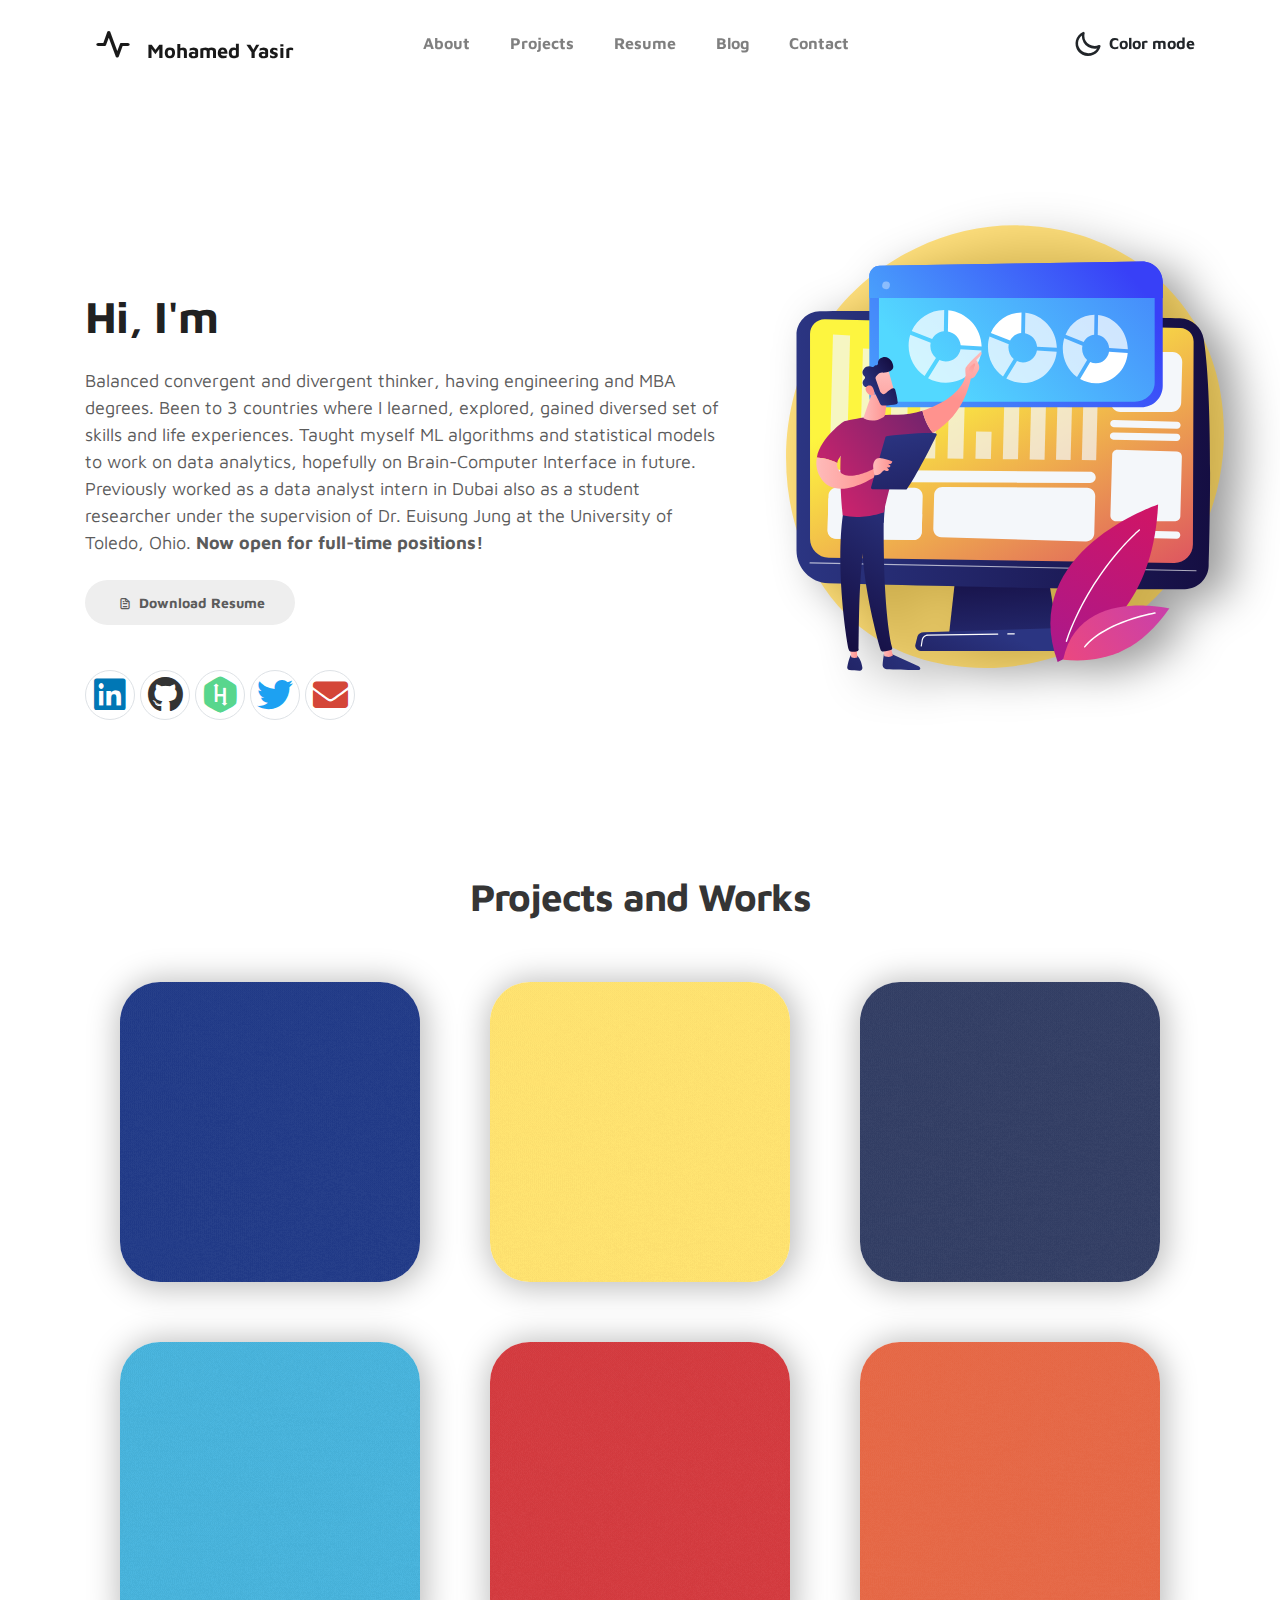
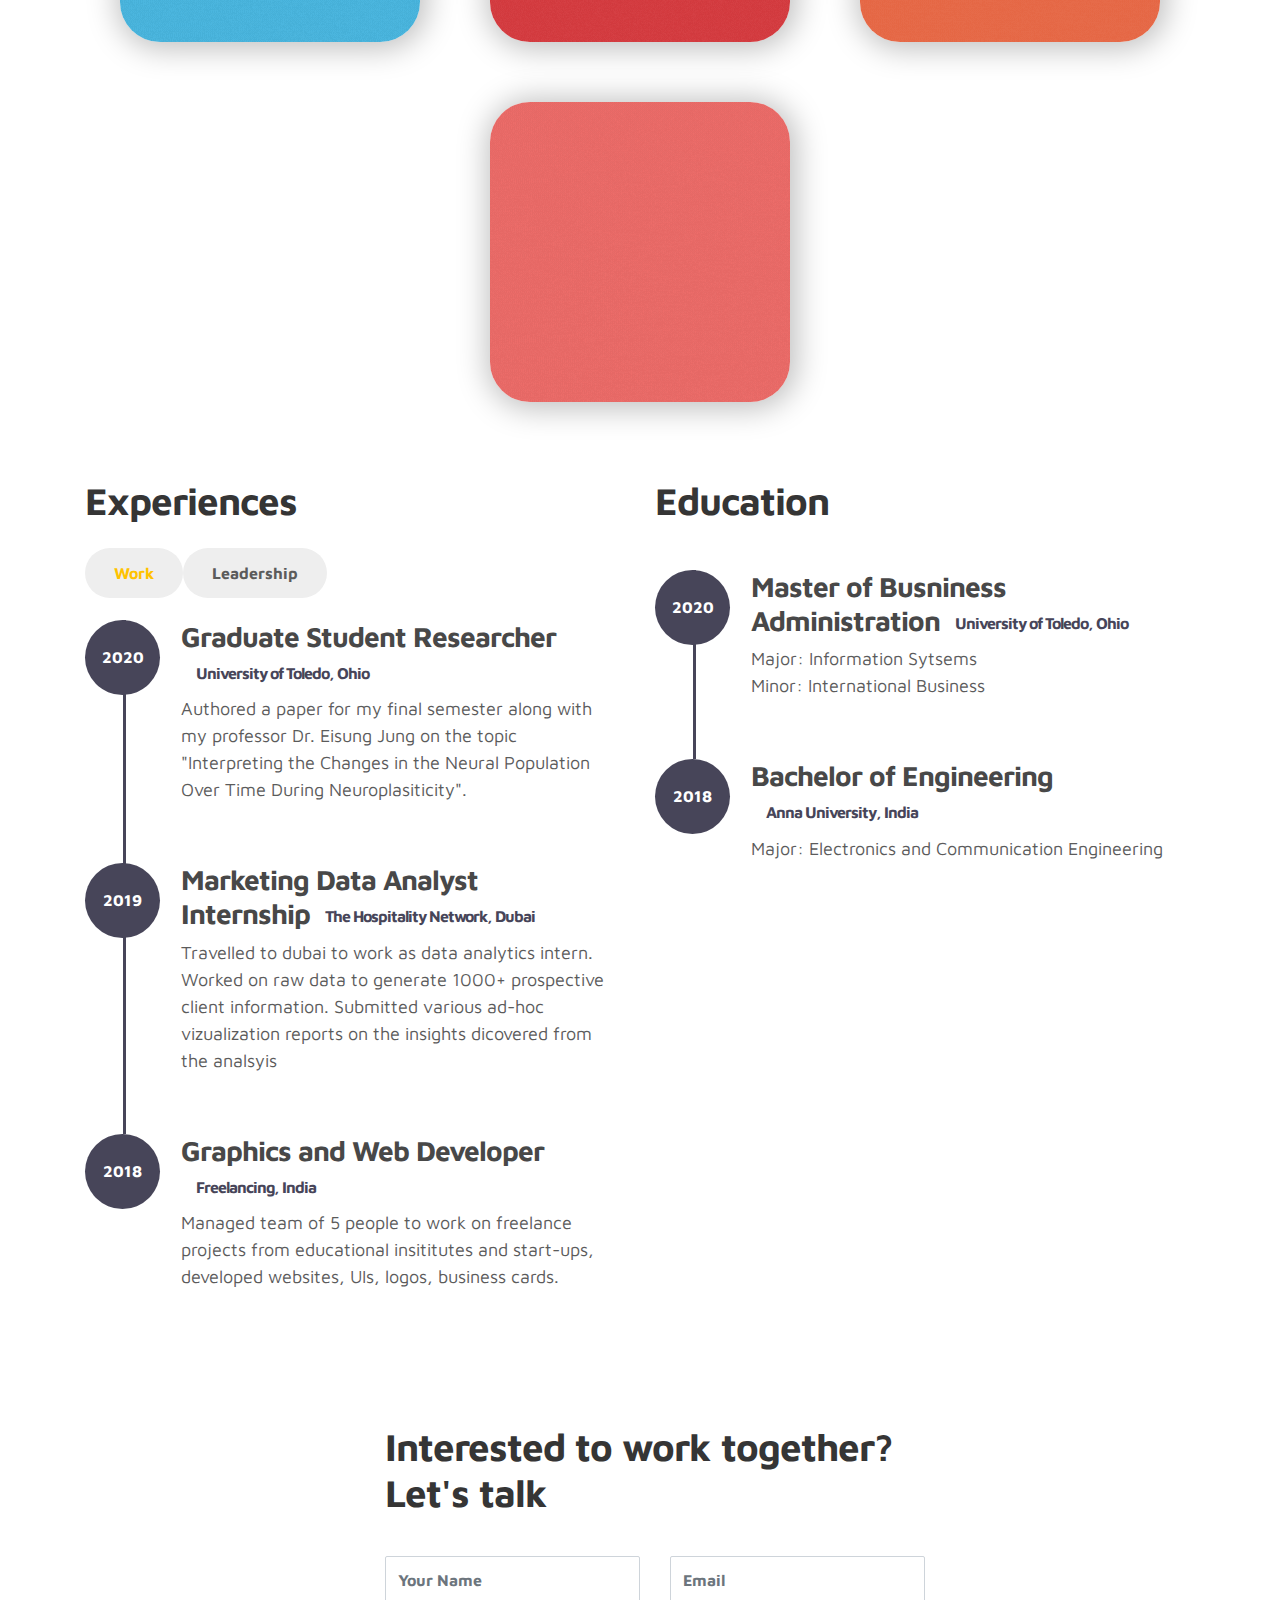
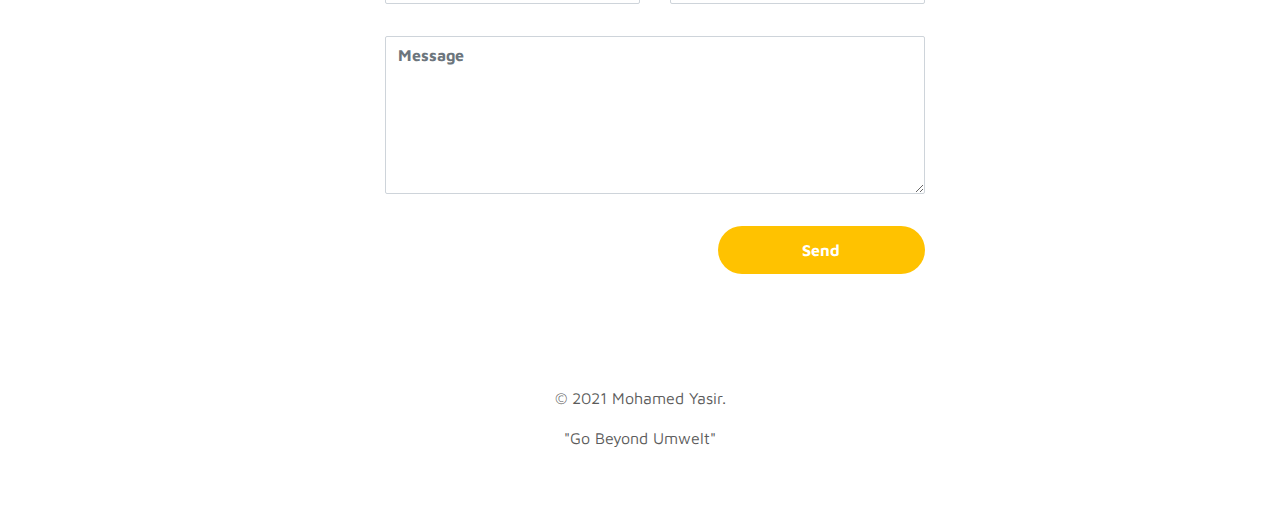
==== index.html @ 0eb39ad0 "Incorporating google analytics" ====
<!doctype html>
<html lang="en">
  <head>
    <meta charset="utf-8">
    <meta name="viewport" content="width=device-width, initial-scale=1, shrink-to-fit=no">
    <meta name="description" content="portfolio of mohamed yasir">
    <meta name="author" content="Mohamed Yasir">
    <meta name="keywords" content="Data Analyst, Data Analysis, MBA graduate, Information Systems, Electronics, Communication, Engineering, AI, Artificial Intelligence, Open, opentowork, Open to work, Openforfultimeopportunities, open for full-time opportunities, university of toledo, universityoftoledo, saranathancollegeofengineering, saranathan college of engineering, anna university, annauniversity, ETL, statistical analysis"

    <link rel="shortcut icon" type="image/x-icon" href="%PUBLIC_URL%/favicon.ico">
    
    <title>Mohamed Yasir</title>

    <link rel="stylesheet" href="css/bootstrap.min.css">
    <link rel="stylesheet" href="css/unicons.css">
    <link rel="stylesheet" href="css/owl.carousel.min.css">
    <link rel="stylesheet" href="css/owl.theme.default.min.css">
    <link rel="stylesheet" href="css/icons.css">
    <link rel="stylesheet" href="https://use.fontawesome.com/releases/v5.8.1/css/all.css">
    <link  rel="stylesheet" href="https://fonts.googleapis.com/icon?family=Material+Icons">
   
    

    <!-- MAIN STYLE -->
    <link rel="stylesheet" href="css/myasir-style.css">
    <!-- Global site tag (gtag.js) - Google Analytics -->
<script async src="https://www.googletagmanager.com/gtag/js?id=G-NYSW6CGJ9Y"></script>
<script>
  window.dataLayer = window.dataLayer || [];
  function gtag(){dataLayer.push(arguments);}
  gtag('js', new Date());

  gtag('config', 'G-NYSW6CGJ9Y');
</script>
    

  </head>
  <body><div id="wrapper">

    <!-- MENU -->
    <nav class="navbar navbar-expand-sm navbar-light">
        <div class="container">
            <a class="navbar-brand" href="index.html"><i class='uil uil-heart-rate'></i> Mohamed Yasir</a>

            <button class="navbar-toggler" type="button" data-toggle="collapse" data-target="#navbarNav" aria-controls="navbarNav" aria-expanded="false"
                aria-label="Toggle navigation">
                <span class="navbar-toggler-icon"></span>
                <span class="navbar-toggler-icon"></span>
                <span class="navbar-toggler-icon"></span>
            </button>

            <div class="collapse navbar-collapse" id="navbarNav">
                <ul class="navbar-nav mx-auto">
                    <li class="nav-item">
                        <a href="#about" class="nav-link"><span data-hover="About">About</span></a>
                    </li>
                    <li class="nav-item">
                        <a href="#project" class="nav-link"><span data-hover="Projects">Projects</span></a>
                    </li>
                    <li class="nav-item">
                        <a href="#resume" class="nav-link"><span data-hover="Resume">Resume</span></a>
                    </li>
                    <li class="nav-item">
                      <a href="blog.html" class="nav-link"><span data-hover="Blog">Blog </span></a>
                  </li>
                    
                    <li class="nav-item">
                        <a href="#contact" class="nav-link"><span data-hover="Contact">Contact</span></a>
                    </li>
                </ul>

                <ul class="navbar-nav ml-lg-auto">
                    <div class="ml-lg-4">
                      <div class="color-mode d-lg-flex justify-content-center align-items-center">
                        <i class="color-mode-icon"></i>
                        Color mode
                      </div>
                    </div>
                </ul>
            </div>
        </div>
    </nav>

    <!-- ABOUT -->
    <section class="about full-screen d-lg-flex justify-content-center align-items-center" id="about">
        <div class="container">
            <div class="row">
                
                <div class="col-lg-7 col-md-12 col-12 d-flex align-items-center">
                    <div class="about-text">
                        <h1 class="animated animated-text">
                            <span class="mr-2">Hi, I'm</span>
                                <div class="animated-info">
                                    <span class="animated-item">Mohamed Yasir</span>
                                    <span class="animated-item">a Data Analyst</span>
                                    <span class="animated-item">a Researcher</span>
                                    <span class="animated-item">Multipotentialite</span>
                                </div>
                        </h1>

                        <p>Balanced <a href="https://doi.org/10.1007/978-1-4614-3858-8_362">convergent and divergent thinker</a>, having engineering and MBA degrees. Been to 3 countries where I learned, explored, gained diversed set of skills and life experiences. Taught myself ML algorithms and statistical models to work on data analytics, hopefully on Brain-Computer Interface in future. Previously worked as a data analyst intern in Dubai also as a student researcher under the supervision of <a href="https://www.utoledo.edu/business/faculty/iotm/EuisungJung.html">Dr. Euisung Jung</a> at the University of Toledo, Ohio. <b>Now open for full-time positions!</b></p>
                        
                        <div class="custom-btn-group mt-4">
                          <a href="asset/Mohamed_Yasir Mohamed_Maideen Resume.pdf" class="btn mr-lg-2 custom-btn" target="_blank"><i class='uil uil-file-alt'></i> Download Resume</a>
                          
                        </div>
                        <div id="social">
                          <ul>
                            <li class="linkedin">
                              <a href="https://www.linkedin.com/in/mohamedyasir96/" target="_blank"><button class="border"><i class="fab fa-linkedin" style='font-size:36px'></i></button></a>
                            </li>
                        
                            <li class="github">
                              <a href="https://github.com/mohamedyasirmm" target="_blank"><button class="border"><i class="fab fa-github" style='font-size:36px'></i></button></a>
                            </li>
                        
                            <li class="hackerrank">
                              <a href="https://www.hackerrank.com/yasir_rockets" target="_blank"><button class="border"><i class="fab fa-hackerrank" style='font-size:36px'></i></button></a>
                            </li>
                            <li class="twitter">
                              <a href="https://twitter.com/mmdyasir" target="_blank"><button class="border"><i class="fab fa-twitter" style='font-size:36px'></i></button></a>
                            </li>
                            
                            <li class="email">
                              <a href="mailto:mohamedyasirmm@gmail.com" target="_blank"><button class="border"><i class="fas fa-envelope" style='font-size:35px'></i></button></a>
                            </li>
                          </ul>
                        </div>
                        
                    </div>
                </div>
                <div class="col-lg-5 col-md-12 col-12">
                  <div class="about-image">
                      <img src="images/photo/abo.svg" >
                  </div>
              </div>

                

            </div>
            
        </div>
    </section>

    <!-- PROJECTS -->
    <section class="project py-2" id="project">
        <div class="container">
                
                <div class="row">
                  <div class="col-lg-12 text-center mx-auto col-12">

                      <div class="col-lg-6 mx-auto">
                        <h2>Projects and Works</h2><br>
                      </div>

                      
                        <div class="cards-list">
  
                         <div class="card 1">
                         <div class="card_image">
                           <button data-toggle="modal" data-target="#open-modal"><img src="images/photo/A.gif" /></button>
                          </div>
                            
                            <div class="card_title title-black">
                            </div>
                          </div>
                                               
                            <div class="card 2">
                            <div class="card_image">
                              <button  data-toggle="modal" data-target="#open-modal2"><img src="images/photo/C.gif"></button>
                              </div>
                            <div class="card_title title-white">
                
                            </div>
                          </div>
                          
                          <div class="card 3">
                            <div class="card_image">
                              <button  data-toggle="modal" data-target="#open-modal3"><img src="images/photo/D.gif" /></button>
                            </div>
                            <div class="card_title">
                            </div>
                          </div>
                            
                            <div class="card 4">
                            <div class="card_image">
                              <button  data-toggle="modal" data-target="#open-modal4"><img src="images/photo/F.gif" /></button>
                              </div>
                            <div class="card_title title-black">
                            </div>
                            </div>
                            <div class="card 5">
                              <div class="card_image">
                                <button  data-toggle="modal" data-target="#open-modal5"><img src="images/photo/E.gif" /></button>
                                </div>
                              <div class="card_title title-black">
                              </div>
                              </div>
                              <div class="card 6">
                                <div class="card_image">
                                  <button  data-toggle="modal" data-target="#open-modal6"><img src="images/photo/G.gif" /></button>
                                  </div>
                                <div class="card_title title-black">
                                </div>
                                </div>
                          <div class="card 7">
                                  <div class="card_image">
                                    <button  data-toggle="modal" data-target="#open-modal7"><img src="images/photo/H.gif" /></button>
                                    </div>
                                  <div class="card_title title-black">
                                  </div>
                                  </div>
                          
                          </div>
                    
                      

                  </div>
                </div>
        </div>
        
        
        
        
    </section>
   

    <!-- resume -->
    <section class="resume py-5 d-lg-flex justify-content-center align-items-center" id="resume">
        <div class="container">
            <div class="row">

                <div class="col-lg-6 col-12">
                  <h2 class="mb-4">Experiences</h2>
                  <div id="myBtnContainerss">
                    <div class="btns-group">
                    <button class="btns activate" onclick="filterSelection('work')">Work</button>
                    <button class="btns" onclick="filterSelection('leadership')">Leadership</button>
                  </div>
                  </div>
                  <div class="timeline">
                    <div class="f work">
                    <div class="timeline-wrapper">
                        
                     
                        <div class="timeline-yr">
                             <span>2020</span>
                        </div>
                        <div class="timeline-info">
                             <h3><span>Graduate Student Researcher</span><small>University of Toledo, Ohio</small></h3>
                             <p>Authored a paper for my final semester along with my professor Dr. Eisung Jung on the topic "Interpreting the Changes in the Neural Population Over Time During Neuroplasiticity". </p>
                        </div>
                    </div>
                    <div class="timeline-wrapper">
                        <div class="timeline-yr">
                            <span>2019</span>
                        </div>
                        <div class="timeline-info">
                            <h3><span>Marketing Data Analyst Internship</span><small>The Hospitality Network, Dubai</small></h3>
                            <p>Travelled to dubai to work as data analytics intern. Worked on raw data to generate 1000+ prospective client information. Submitted various ad-hoc vizualization reports on the insights dicovered from the analsyis</p>
                        </div>
                    </div>
                    <div class="timeline-wrapper">
                      <div class="timeline-yr">
                          <span>2018</span>
                      </div>
                      <div class="timeline-info">
                          <h3><span>Graphics and Web Developer</span><small>Freelancing, India</small></h3>
                          <p>Managed team of 5 people to work on freelance projects from educational insititutes and start-ups, developed websites, UIs, logos, business cards. </p>
                      </div>
                  </div>
                  </div>
                    <div class="f leadership">
                    <div class="timeline-wrapper">
                        <div class="timeline-yr">
                            <span>2019</span>
                        </div>
                        <div class="timeline-info">
                            <h3><span>Event Coordinator and Speaker</span><small>Asian Studies Program, University of Toledo</small></h3>
                            <p>Programmed topics and time slots for speakers, prepared and delivered presentation. Budgeted, planned, and marketed along with the team members to gather 75+ audience. Collaborated with student organizations for wider reach.</p>
                        </div>
                        </div>
                        <div class="timeline-wrapper">
                            <div class="timeline-yr">
                                <span>2018</span>
                            </div>
                            <div class="timeline-info">
                                <h3><span>Student Placement Coordinator</span><small>PSG Institute of Management, India</small></h3>
                                <p>Oversaw variety of job placement and work-based learning activities for fellow students, helped college and recruiters to conduct interviews.</p>
                            </div>
                    </div></div></div></div>
                    <div class="col-lg-6 col-16">
                        <h2 class="mb-4 mobile-mt-z">Education</h2>
                    
                        <div class="timeline">
                            
                          <div class="timeline-wrapper">
                            <div class="timeline-yr">
                              <span>2020</span>
                            </div>
                            <div class="timeline-info">
                              <h3><span>Master of Busniness Administration</span><small>University of Toledo, Ohio</small></h3>
                                <p>Major: Information Sytsems<br> Minor: International Business </p>
                            </div>
                          </div>
                    
                          <div class="timeline-wrapper">
                            <div class="timeline-yr">
                              <span>2018</span>
                            </div>
                            <div class="timeline-info">
                              <h3><span>Bachelor of Engineering</span><small>Anna University, India</small></h3>
                                <p>Major: Electronics and Communication Engineering</p>
                                </div>
                                </div>
                                </div>
                            </div>
                        </div>
                        </div>
                    
                    
                    
    </section>

    <!-- CONTACT -->
    <section class="contact py-5" id="contact">
      <div class="container">
        <div class="row">
          
          

          <div class="col-lg-6 col-12">
            <div class="contact-form">
              <h2 class="mb-4">Interested to work together? Let's talk</h2>

              <form action="https://formcarry.com/s/ohJl9uE-f6S" method="post" target="_blank">
                <div class="row">
                  <div class="col-lg-6 col-12">
                    <input type="text" class="form-control" name="name" placeholder="Your Name" id="name">
                  </div>

                  <div class="col-lg-6 col-12">
                    <input type="email" class="form-control" name="email" placeholder="Email" id="email">
                  </div>

                  <div class="col-12">
                    <textarea name="message" rows="6" class="form-control" id="message" placeholder="Message"></textarea>
                  </div>

                  <div class="ml-lg-auto col-lg-5 col-12">
                    <input type="submit" class="form-control submit-btn" value="Send">
                  </div>
                </div>
              </form>
            </div>
          </div>

        </div>
      </div>
      
    </section>

    <!-- FOOTER -->
     <footer class="footer py-5">
          <div class="container">
               <div class="row">

                    <div class="col-lg-12 col-12">                                
                        <p class="copyright-text text-center">&copy; 2021 Mohamed Yasir.</p>
                        <p class="copyright-text text-center">"Go Beyond Umwelt"</a></p>
                    </div>
                    
               </div>
          </div>
          <div class="modal fade"  id="open-modal"  role="contentinfo"   aria-hidden="true" data-backdrop="false" data-keyboard="true" >
            <div class="modal-dialog modal-lg" >
              <div class="modal-dialog" role="document">
             
             
                <div class="modal-contents">
                  <button type="button"  class="modal-close" data-dismiss="modal">Close</button>
                  <h1>US Census 2020 Employee Assignment Application</h1>
                  <div class="description">A tool for US Census Bureau to handle data of employees, their assigned region, and collected resident’s information. It summarizes the process of collecting, recording, and retrieving the resident’s and employee’s information based on the conditions</div>
                  <div class="used"><ul><li><img src="images/photo/visio.svg"><img src="images/photo/vs.png"><img src="images/photo/sql.png"></li></ul></div> 
                 <div class="form_image"> <img src="images/photo/B.jpg"></div>
                  <a href="https://github.com/mohamedyasirmm/census2020formsapp" target="_blank" class="lin1" >👉 See more >> </a></div>
                </div>      
          </div>
        </div>
        <div class="modal fade" id="open-modal2"  role="contentinfo"   aria-hidden="true" data-backdrop="false" data-keyboard="true" >
          <div class="modal-dialog modal-lg">
            <div class="modal-dialog" role="document">
           
           
              <div class="modal-contents">
                <button type="button"  class="modal-close" data-dismiss="modal">Close</button>
                <h1>Automatic Public Distribution System <br>(APDS)</h1>
                <div class="description_apds">Engineered a smart dispensing system prototype to replace India’s current subsidiary goods distribution methods, intending to eliminate adulteration and errors caused by the middlemen. Won 1st place in national-level project symposium.</div>
                <div class="used1"><ul><li><img src="images/photo/apds1.png"><img src="images/photo/apds2.svg"><img src="images/photo/apds3.png"><img src="images/photo/apds4.jpg"></li></ul></div> 
               <div class="form_video">  <video controls >
                <source src="images/photo/vid1.mp4" type="video/mp4">
                
              Your browser does not support the video tag.
              </video> </div>
                <a href="https://www.ijert.org/research/automatic-public-distribution-system-IJERTV7IS020161.pdf" class="lin" target="_blank" >👉 read published article >> </a></div>
              
              </div>
   
        </div>
      </div>
      <div class="modal fade"  id="open-modal3"  role="contentinfo"   aria-hidden="true" data-backdrop="false" data-keyboard="true" >
        <div class="modal-dialog modal-lg" >
          <div class="modal-dialog" role="document">
         
         
            <div class="modal-contents">
              <button type="button"  class="modal-close" data-dismiss="modal">Close</button>
              <h1>Sales Preditiction and analysis<br>using Marketing Channel Metrics</h1>
              <div class="description_sda">Performed Exploratory Data Analysis(EDA) on sales data based on different marketing channels, Applied various regression models on the same data to predict sales by eliminating less important features using PCA, Also compared error rates of each model to choose the best suitable model. Calculated different market metrics that pictures the efficiency of the marketing channels from the given market sales data.
            </div>
            <div class="used2"><ul><li><img src="images/photo/python.svg"><img src="images/photo/sklearn.png"><img src="images/photo/numpy.svg"><img src="images/photo/pandas.png"><img src="images/photo/jupyter.png"></li></ul></div> 

             <div class="form_sda"> <img src="images/photo/graph.png"></div>
              <a href="https://github.com/mohamedyasirmm/DAsolution" target="_blank" class="lin2">👉 See more >> </a></div>  
            </div>      
      </div>
    </div>
    <div class="modal fade"  id="open-modal4"  role="contentinfo"   aria-hidden="true" data-backdrop="false" data-keyboard="true" >
      <div class="modal-dialog modal-lg" >
        <div class="modal-dialog" role="document">
       
       
          <div class="modal-contents">
            <button type="button"  class="modal-close" data-dismiss="modal">Close</button>
            <h1>Interpreting Neural Population Dynamics <br>over time During Neuroplasiticity</h1>
            <div class="description_research">Human brain is the inspiration for the advent of artificial intelligence which solves problems that human cannot handle. Still achieving human level intelligence and consciousness in a manmade machine is somewhere in distant future. Perception of the entire surrounding for a human being is just encoded as different patterns of neuronal excitations. Even triggering one of these excitations artificially would create a fake memory which is not even experienced by the brain in its lifetime. </div>
            <div class="description_research1 ">This natural data representation and information processing inside brain enables high level optimization and adaptation to behave with respect to the environment. The goal of this paper is to review the evolution of experiments that proved actions, thoughts and memories are being encoded as different neural excitation patterns and referring current works on internal dynamics of the neural populations while performing activities. Finally arriving at the hypotheses that the way brain encodes information can be interpreted by recording neural population that evolves while learning a new activity. Each updation through time recorded and labelled along with the movements that caused the excitations. Using this data repository to identify the general motifs that brain follows in encoding information and create memories.
          </div>
           <div class="form_pic"> <img src="images/photo/Chart1.png"></div>
           <div class="form_pic1"> <img src="images/photo/chart.png"></div>
            </div>  
          </div>      
    </div>
  </div>
    <div class="modal fade"  id="open-modal5"  role="contentinfo"   aria-hidden="true" data-backdrop="false" data-keyboard="true" >
      <div class="modal-dialog modal-lg" >
        <div class="modal-dialog" role="document">
       
       
          <div class="modal-contents">
            <button type="button"  class="modal-close" data-dismiss="modal">Close</button>
            <h1>Exploring India: <br> Culture - People - Relationship</h1>
            <div class="description1">Orchestrated an event to educate and discuss India’s culture, history, and geography among students and faculties from different countries as a part of Asian Studies Program.Worked along with distiguished professors from asian countries to present their views and experiences to the crowd.
          </div>
          <div class="description2">Designed this well received flyer which helped in gathering around 70+ audience who also gave positve feedback 
          </div>
            <div class="form_event"> <img  src="images/photo/event.jpeg"></div>
           <div class="form_event1"> <img  src="images/photo/flyer.jpg"></div>
           <div class="form_event2"> <img  src="images/photo/event1.jpeg"></div>

</div>  
          </div>      
    </div>
  </div>
  <div class="modal fade"  id="open-modal6"  role="contentinfo"   aria-hidden="true" data-backdrop="false" data-keyboard="true" >
    <div class="modal-dialog modal-lg" >
      <div class="modal-dialog" role="document">
     
     
        <div class="modal-contents">
          <button type="button"  class="modal-close" data-dismiss="modal">Close</button>
          <h1>Portfolio website</h1>
          <div class="description_web">Designed this personal porfolio website to showcase my data analysis, machine learning, research and designing skills. Having inspired from current apple's MacOS and Windows 11 frosted glass designs, I desinged this blurry backgrounds and glass slab looks for modal windows that showcases my works.   </div>
          <div class="used1"><ul><li><img src="images/photo/html.png"><img src="images/photo/css3.svg"><img src="images/photo/js.png"></li></ul></div> 
          <a href="https://github.com/mohamedyasirmm/myasir.github.io" target="_blank" class="lin3">👉<b> See more >></b> </a>
         <div class="form_web"> <img src="images/photo/web1.png"></div>
          </div>  
        </div>      
  </div>
    </div>
    <div class="modal fade"  id="open-modal7"  role="contentinfo"   aria-hidden="true" data-backdrop="false" data-keyboard="true" >
        <div class="modal-dialog modal-lg" >
          <div class="modal-dialog" role="document">
         
         
            <div class="modal-contents">
              <button type="button"  class="modal-close" data-dismiss="modal">Close</button>
              <h1>Covid-19 Infection Rate Analysis and Visualization</h1>
              <div class="description_web">Acquired dataset from CDC website and loaded to MS SQL server to perform data cleaning and calculations. Conducted time series analysis on death rate and visualized the findings using dashboards on Tableau.</div>
              <div class="used1"><ul><li><img src="images/photo/sql.png"><img src="images/photo/tableau1.svg"></li></ul></div> 
              <a href="https://github.com/mohamedyasirmm/CovidInfectionRateAnalysis" target="_blank" class="lin3">👉<b> See more >></b> </a>
             <div class="form_web"><img src="images/photo/Tab1.png"></div>
              </div>  
            </div>      
      </div>
    </div>
</div>

     </footer>

    
    <script src="js/jquery-3.3.1.min.js"></script>
    <script src="js/popper.min.js"></script>
    <script src="js/bootstrap.min.js"></script>
    <script src="js/Headroom.js"></script>
    <script src="js/jQuery.headroom.js"></script>
    <script src="js/owl.carousel.min.js"></script>
    <script src="js/smoothscroll.js"></script>
    <script src="js/custom.js"></script>
    <script src="js/button.js"></script>
    <script src="js/modal_blurr.js"></script>
    <script src="https://code.jquery.com/jquery-3.4.1.min.js" integrity="sha384-vk5WoKIaW/vJyUAd9n/wmopsmNhiy+L2Z+SBxGYnUkunIxVxAv/UtMOhba/xskxh" crossorigin="anonymous"></script>
</div>
  </body>
</html>
---- css/unicons.css ----
@font-face {
  font-family: 'unicons';
  src: url('../font/unicons.eot?42479262');
  src: url('../font/unicons.eot?42479262#iefix') format('embedded-opentype'),
       url('../font/unicons.woff2?42479262') format('woff2'),
       url('../font/unicons.woff?42479262') format('woff'),
       url('../font/unicons.ttf?42479262') format('truetype'),
       url('../font/unicons.svg?42479262#unicons') format('svg');
  font-weight: normal;
  font-style: normal;
}
/* Chrome hack: SVG is rendered more smooth in Windozze. 100% magic, uncomment if you need it. */
/* Note, that will break hinting! In other OS-es font will be not as sharp as it could be */
/*
@media screen and (-webkit-min-device-pixel-ratio:0) {
  @font-face {
    font-family: 'unicons';
    src: url('../font/unicons.svg?42479262#unicons') format('svg');
  }
}
*/
 
 [class^="uil-"]:before, [class*=" uil-"]:before {
  font-family: "unicons";
  font-style: normal;
  font-weight: normal;
  
 
  display: inline-block;
  text-decoration: inherit;
  width: 1em;
  margin-right: .2em;
  text-align: center;
  /* opacity: .8; */
 
  /* For safety - reset parent styles, that can break glyph codes*/
  font-variant: normal;
  text-transform: none;
 
  /* fix buttons height, for twitter bootstrap */
  line-height: 1em;
 
  /* Animation center compensation - margins should be symmetric */
  /* remove if not needed */
  margin-left: .2em;
 
  /* you can be more comfortable with increased icons size */
  /* font-size: 120%; */
 
  /* Font smoothing. That was taken from TWBS */
  -webkit-font-smoothing: antialiased;
  -moz-osx-font-smoothing: grayscale;
 
  /* Uncomment for 3D effect */
  /* text-shadow: 1px 1px 1px rgba(127, 127, 127, 0.3); */
}
 
.uil-abacus:before { content: '\e800'; } /* '' */
.uil-accessible-icon-alt:before { content: '\e801'; } /* '' */
.uil-adjust-alt:before { content: '\e802'; } /* '' */
.uil-adjust-circle:before { content: '\e803'; } /* '' */
.uil-adjust-half:before { content: '\e804'; } /* '' */
.uil-adjust:before { content: '\e805'; } /* '' */
.uil-airplay:before { content: '\e806'; } /* '' */
.uil-align-alt:before { content: '\e807'; } /* '' */
.uil-align-center-alt:before { content: '\e808'; } /* '' */
.uil-align-center-h:before { content: '\e809'; } /* '' */
.uil-align-center-justify:before { content: '\e80a'; } /* '' */
.uil-align-center-v:before { content: '\e80b'; } /* '' */
.uil-align-center:before { content: '\e80c'; } /* '' */
.uil-align-justify:before { content: '\e80d'; } /* '' */
.uil-align-left-justify:before { content: '\e80e'; } /* '' */
.uil-align-left:before { content: '\e80f'; } /* '' */
.uil-align-letter-right:before { content: '\e810'; } /* '' */
.uil-align-right-justify:before { content: '\e811'; } /* '' */
.uil-align-right:before { content: '\e812'; } /* '' */
.uil-align:before { content: '\e813'; } /* '' */
.uil-ambulance:before { content: '\e814'; } /* '' */
.uil-analysis:before { content: '\e815'; } /* '' */
.uil-analytics:before { content: '\e816'; } /* '' */
.uil-anchor:before { content: '\e817'; } /* '' */
.uil-android-phone-slash:before { content: '\e818'; } /* '' */
.uil-angle-double-down:before { content: '\e819'; } /* '' */
.uil-angle-double-left:before { content: '\e81a'; } /* '' */
.uil-angle-double-right:before { content: '\e81b'; } /* '' */
.uil-angle-double-up:before { content: '\e81c'; } /* '' */
.uil-angle-down:before { content: '\e81d'; } /* '' */
.uil-angle-left:before { content: '\e81e'; } /* '' */
.uil-angle-right-b:before { content: '\e81f'; } /* '' */
.uil-angle-right:before { content: '\e820'; } /* '' */
.uil-angle-up:before { content: '\e821'; } /* '' */
.uil-annoyed-alt:before { content: '\e822'; } /* '' */
.uil-annoyed:before { content: '\e823'; } /* '' */
.uil-apps:before { content: '\e824'; } /* '' */
.uil-archive-alt:before { content: '\e825'; } /* '' */
.uil-archive:before { content: '\e826'; } /* '' */
.uil-arrow-break:before { content: '\e827'; } /* '' */
.uil-arrow-circle-down:before { content: '\e828'; } /* '' */
.uil-arrow-circle-left:before { content: '\e829'; } /* '' */
.uil-arrow-circle-right:before { content: '\e82a'; } /* '' */
.uil-arrow-circle-up:before { content: '\e82b'; } /* '' */
.uil-arrow-compress-h:before { content: '\e82c'; } /* '' */
.uil-arrow-down-left:before { content: '\e82d'; } /* '' */
.uil-arrow-down-right:before { content: '\e82e'; } /* '' */
.uil-arrow-down:before { content: '\e82f'; } /* '' */
.uil-arrow-from-right:before { content: '\e830'; } /* '' */
.uil-arrow-from-top:before { content: '\e831'; } /* '' */
.uil-arrow-growth:before { content: '\e832'; } /* '' */
.uil-arrow-left:before { content: '\e833'; } /* '' */
.uil-arrow-random:before { content: '\e834'; } /* '' */
.uil-arrow-resize-diagonal:before { content: '\e835'; } /* '' */
.uil-arrow-right:before { content: '\e836'; } /* '' */
.uil-arrow-to-bottom:before { content: '\e837'; } /* '' */
.uil-arrow-to-right:before { content: '\e838'; } /* '' */
.uil-arrow-up-left:before { content: '\e839'; } /* '' */
.uil-arrow-up-right:before { content: '\e83a'; } /* '' */
.uil-arrow-up:before { content: '\e83b'; } /* '' */
.uil-arrows-h-alt:before { content: '\e83c'; } /* '' */
.uil-arrows-h:before { content: '\e83d'; } /* '' */
.uil-arrows-left-down:before { content: '\e83e'; } /* '' */
.uil-arrows-maximize:before { content: '\e83f'; } /* '' */
.uil-arrows-merge:before { content: '\e840'; } /* '' */
.uil-arrows-resize-h:before { content: '\e841'; } /* '' */
.uil-arrows-resize-v:before { content: '\e842'; } /* '' */
.uil-arrows-resize:before { content: '\e843'; } /* '' */
.uil-arrows-right-down:before { content: '\e844'; } /* '' */
.uil-arrows-shrink-h:before { content: '\e845'; } /* '' */
.uil-arrows-shrink-v:before { content: '\e846'; } /* '' */
.uil-arrows-up-right:before { content: '\e847'; } /* '' */
.uil-arrows-v-alt:before { content: '\e848'; } /* '' */
.uil-arrows-v:before { content: '\e849'; } /* '' */
.uil-at:before { content: '\e84a'; } /* '' */
.uil-atm-card:before { content: '\e84b'; } /* '' */
.uil-atom:before { content: '\e84c'; } /* '' */
.uil-auto-flash:before { content: '\e84d'; } /* '' */
.uil-award-alt:before { content: '\e84e'; } /* '' */
.uil-award:before { content: '\e84f'; } /* '' */
.uil-baby-carriage:before { content: '\e850'; } /* '' */
.uil-backpack:before { content: '\e851'; } /* '' */
.uil-backspace:before { content: '\e852'; } /* '' */
.uil-backward:before { content: '\e853'; } /* '' */
.uil-bag-alt:before { content: '\e854'; } /* '' */
.uil-bag-slash:before { content: '\e855'; } /* '' */
.uil-bag:before { content: '\e856'; } /* '' */
.uil-ball:before { content: '\e857'; } /* '' */
.uil-ban:before { content: '\e858'; } /* '' */
.uil-bars:before { content: '\e859'; } /* '' */
.uil-basketball-hoop:before { content: '\e85a'; } /* '' */
.uil-basketball:before { content: '\e85b'; } /* '' */
.uil-battery-bolt:before { content: '\e85c'; } /* '' */
.uil-battery-empty:before { content: '\e85d'; } /* '' */
.uil-bed-double:before { content: '\e85e'; } /* '' */
.uil-bed:before { content: '\e85f'; } /* '' */
.uil-bell-school:before { content: '\e860'; } /* '' */
.uil-bell-slash:before { content: '\e861'; } /* '' */
.uil-bill:before { content: '\e862'; } /* '' */
.uil-bitcoin-circle:before { content: '\e863'; } /* '' */
.uil-bitcoin:before { content: '\e864'; } /* '' */
.uil-bluetooth-b:before { content: '\e865'; } /* '' */
.uil-bolt-alt:before { content: '\e866'; } /* '' */
.uil-bolt-slash:before { content: '\e867'; } /* '' */
.uil-bolt:before { content: '\e868'; } /* '' */
.uil-book-alt:before { content: '\e869'; } /* '' */
.uil-book-medical:before { content: '\e86a'; } /* '' */
.uil-book-open:before { content: '\e86b'; } /* '' */
.uil-book-reader:before { content: '\e86c'; } /* '' */
.uil-book:before { content: '\e86d'; } /* '' */
.uil-bookmark-full:before { content: '\e86e'; } /* '' */
.uil-bookmark:before { content: '\e86f'; } /* '' */
.uil-books:before { content: '\e870'; } /* '' */
.uil-boombox:before { content: '\e871'; } /* '' */
.uil-border-alt:before { content: '\e872'; } /* '' */
.uil-border-bottom:before { content: '\e873'; } /* '' */
.uil-border-clear:before { content: '\e874'; } /* '' */
.uil-border-horizontal:before { content: '\e875'; } /* '' */
.uil-border-inner:before { content: '\e876'; } /* '' */
.uil-border-left:before { content: '\e877'; } /* '' */
.uil-border-out:before { content: '\e878'; } /* '' */
.uil-border-right:before { content: '\e879'; } /* '' */
.uil-border-top:before { content: '\e87a'; } /* '' */
.uil-border-vertical:before { content: '\e87b'; } /* '' */
.uil-box:before { content: '\e87c'; } /* '' */
.uil-briefcase-alt:before { content: '\e87d'; } /* '' */
.uil-briefcase:before { content: '\e87e'; } /* '' */
.uil-bright:before { content: '\e87f'; } /* '' */
.uil-brightness-empty:before { content: '\e880'; } /* '' */
.uil-brightness-half:before { content: '\e881'; } /* '' */
.uil-brightness-low:before { content: '\e882'; } /* '' */
.uil-brightness-minus:before { content: '\e883'; } /* '' */
.uil-brightness-plus:before { content: '\e884'; } /* '' */
.uil-brightness:before { content: '\e885'; } /* '' */
.uil-bring-bottom:before { content: '\e886'; } /* '' */
.uil-bring-front:before { content: '\e887'; } /* '' */
.uil-brush-alt:before { content: '\e888'; } /* '' */
.uil-bug:before { content: '\e889'; } /* '' */
.uil-building:before { content: '\e88a'; } /* '' */
.uil-bullseye:before { content: '\e88b'; } /* '' */
.uil-bus-alt:before { content: '\e88c'; } /* '' */
.uil-bus-school:before { content: '\e88d'; } /* '' */
.uil-bus:before { content: '\e88e'; } /* '' */
.uil-calcualtor:before { content: '\e88f'; } /* '' */
.uil-calculator-alt:before { content: '\e890'; } /* '' */
.uil-calendar-alt:before { content: '\e891'; } /* '' */
.uil-calendar-slash:before { content: '\e892'; } /* '' */
.uil-calender:before { content: '\e893'; } /* '' */
.uil-calling:before { content: '\e894'; } /* '' */
.uil-camera-plus:before { content: '\e895'; } /* '' */
.uil-camera-slash:before { content: '\e896'; } /* '' */
.uil-camera:before { content: '\e897'; } /* '' */
.uil-cancel:before { content: '\e898'; } /* '' */
.uil-capsule:before { content: '\e899'; } /* '' */
.uil-capture:before { content: '\e89a'; } /* '' */
.uil-car-sideview:before { content: '\e89b'; } /* '' */
.uil-car-slash:before { content: '\e89c'; } /* '' */
.uil-car-wash:before { content: '\e89d'; } /* '' */
.uil-car:before { content: '\e89e'; } /* '' */
.uil-card-atm:before { content: '\e89f'; } /* '' */
.uil-caret-right:before { content: '\e8a0'; } /* '' */
.uil-cart:before { content: '\e8a1'; } /* '' */
.uil-cell:before { content: '\e8a2'; } /* '' */
.uil-celsius:before { content: '\e8a3'; } /* '' */
.uil-chart-bar-alt:before { content: '\e8a4'; } /* '' */
.uil-chart-bar:before { content: '\e8a5'; } /* '' */
.uil-chart-down:before { content: '\e8a6'; } /* '' */
.uil-chart-growth-alt:before { content: '\e8a7'; } /* '' */
.uil-chart-growth:before { content: '\e8a8'; } /* '' */
.uil-chart-line:before { content: '\e8a9'; } /* '' */
.uil-chart-pie-alt:before { content: '\e8aa'; } /* '' */
.uil-chart-pie:before { content: '\e8ab'; } /* '' */
.uil-chart:before { content: '\e8ac'; } /* '' */
.uil-chat-bubble-user:before { content: '\e8ad'; } /* '' */
.uil-chat-info:before { content: '\e8ae'; } /* '' */
.uil-chat:before { content: '\e8af'; } /* '' */
.uil-check-circle:before { content: '\e8b0'; } /* '' */
.uil-check-square:before { content: '\e8b1'; } /* '' */
.uil-check:before { content: '\e8b2'; } /* '' */
.uil-circle-layer:before { content: '\e8b3'; } /* '' */
.uil-circle:before { content: '\e8b4'; } /* '' */
.uil-circuit:before { content: '\e8b5'; } /* '' */
.uil-clapper-board:before { content: '\e8b6'; } /* '' */
.uil-clipboard-alt:before { content: '\e8b7'; } /* '' */
.uil-clipboard-blank:before { content: '\e8b8'; } /* '' */
.uil-clipboard-notes:before { content: '\e8b9'; } /* '' */
.uil-clipboard:before { content: '\e8ba'; } /* '' */
.uil-clock-eight:before { content: '\e8bb'; } /* '' */
.uil-clock-five:before { content: '\e8bc'; } /* '' */
.uil-clock-nine:before { content: '\e8bd'; } /* '' */
.uil-clock-seven:before { content: '\e8be'; } /* '' */
.uil-clock-ten:before { content: '\e8bf'; } /* '' */
.uil-clock-three:before { content: '\e8c0'; } /* '' */
.uil-clock-two:before { content: '\e8c1'; } /* '' */
.uil-clock:before { content: '\e8c2'; } /* '' */
.uil-closed-captioning:before { content: '\e8c3'; } /* '' */
.uil-cloud-block:before { content: '\e8c4'; } /* '' */
.uil-cloud-bookmark:before { content: '\e8c5'; } /* '' */
.uil-cloud-check:before { content: '\e8c6'; } /* '' */
.uil-cloud-computing:before { content: '\e8c7'; } /* '' */
.uil-cloud-data-connection:before { content: '\e8c8'; } /* '' */
.uil-cloud-database-tree:before { content: '\e8c9'; } /* '' */
.uil-cloud-download:before { content: '\e8ca'; } /* '' */
.uil-cloud-drizzle:before { content: '\e8cb'; } /* '' */
.uil-cloud-exclamation:before { content: '\e8cc'; } /* '' */
.uil-cloud-hail:before { content: '\e8cd'; } /* '' */
.uil-cloud-heart:before { content: '\e8ce'; } /* '' */
.uil-cloud-info:before { content: '\e8cf'; } /* '' */
.uil-cloud-lock:before { content: '\e8d0'; } /* '' */
.uil-cloud-meatball:before { content: '\e8d1'; } /* '' */
.uil-cloud-moon-hail:before { content: '\e8d2'; } /* '' */
.uil-cloud-moon-meatball:before { content: '\e8d3'; } /* '' */
.uil-cloud-moon-rain:before { content: '\e8d4'; } /* '' */
.uil-cloud-moon-showers:before { content: '\e8d5'; } /* '' */
.uil-cloud-moon:before { content: '\e8d6'; } /* '' */
.uil-cloud-question:before { content: '\e8d7'; } /* '' */
.uil-cloud-rain-sun:before { content: '\e8d8'; } /* '' */
.uil-cloud-rain:before { content: '\e8d9'; } /* '' */
.uil-cloud-redo:before { content: '\e8da'; } /* '' */
.uil-cloud-set:before { content: '\e8db'; } /* '' */
.uil-cloud-share:before { content: '\e8dc'; } /* '' */
.uil-cloud-shield:before { content: '\e8dd'; } /* '' */
.uil-cloud-showers-alt:before { content: '\e8de'; } /* '' */
.uil-cloud-showers-heavy:before { content: '\e8df'; } /* '' */
.uil-cloud-showers:before { content: '\e8e0'; } /* '' */
.uil-cloud-slash:before { content: '\e8e1'; } /* '' */
.uil-cloud-sun-hail:before { content: '\e8e2'; } /* '' */
.uil-cloud-sun-meatball:before { content: '\e8e3'; } /* '' */
.uil-cloud-sun-rain-alt:before { content: '\e8e4'; } /* '' */
.uil-cloud-sun-rain:before { content: '\e8e5'; } /* '' */
.uil-cloud-sun-tear:before { content: '\e8e6'; } /* '' */
.uil-cloud-sun:before { content: '\e8e7'; } /* '' */
.uil-cloud-times:before { content: '\e8e8'; } /* '' */
.uil-cloud-unlock:before { content: '\e8e9'; } /* '' */
.uil-cloud-upload:before { content: '\e8ea'; } /* '' */
.uil-cloud-wifi:before { content: '\e8eb'; } /* '' */
.uil-cloud-wind:before { content: '\e8ec'; } /* '' */
.uil-cloud:before { content: '\e8ed'; } /* '' */
.uil-clouds:before { content: '\e8ee'; } /* '' */
.uil-club:before { content: '\e8ef'; } /* '' */
.uil-code:before { content: '\e8f0'; } /* '' */
.uil-coffee:before { content: '\e8f1'; } /* '' */
.uil-cog:before { content: '\e8f2'; } /* '' */
.uil-coins:before { content: '\e8f3'; } /* '' */
.uil-columns:before { content: '\e8f4'; } /* '' */
.uil-comment-alt-block:before { content: '\e8f5'; } /* '' */
.uil-comment-alt-chart-lines:before { content: '\e8f6'; } /* '' */
.uil-comment-alt-check:before { content: '\e8f7'; } /* '' */
.uil-comment-alt-dots:before { content: '\e8f8'; } /* '' */
.uil-comment-alt-download:before { content: '\e8f9'; } /* '' */
.uil-comment-alt-edit:before { content: '\e8fa'; } /* '' */
.uil-comment-alt-exclamation:before { content: '\e8fb'; } /* '' */
.uil-comment-alt-heart:before { content: '\e8fc'; } /* '' */
.uil-comment-alt-image:before { content: '\e8fd'; } /* '' */
.uil-comment-alt-info:before { content: '\e8fe'; } /* '' */
.uil-comment-alt-lines:before { content: '\e8ff'; } /* '' */
.uil-comment-alt-lock:before { content: '\e900'; } /* '' */
.uil-comment-alt-medical:before { content: '\e901'; } /* '' */
.uil-comment-alt-message:before { content: '\e902'; } /* '' */
.uil-comment-alt-notes:before { content: '\e903'; } /* '' */
.uil-comment-alt-plus:before { content: '\e904'; } /* '' */
.uil-comment-alt-question:before { content: '\e905'; } /* '' */
.uil-comment-alt-redo:before { content: '\e906'; } /* '' */
.uil-comment-alt-search:before { content: '\e907'; } /* '' */
.uil-comment-alt-share:before { content: '\e908'; } /* '' */
.uil-comment-alt-shield:before { content: '\e909'; } /* '' */
.uil-comment-alt-upload:before { content: '\e90a'; } /* '' */
.uil-comment-alt-verify:before { content: '\e90b'; } /* '' */
.uil-comment-alt:before { content: '\e90c'; } /* '' */
.uil-comment-block:before { content: '\e90d'; } /* '' */
.uil-comment-chart-line:before { content: '\e90e'; } /* '' */
.uil-comment-check:before { content: '\e90f'; } /* '' */
.uil-comment-dots:before { content: '\e910'; } /* '' */
.uil-comment-download:before { content: '\e911'; } /* '' */
.uil-comment-edit:before { content: '\e912'; } /* '' */
.uil-comment-exclamation:before { content: '\e913'; } /* '' */
.uil-comment-heart:before { content: '\e914'; } /* '' */
.uil-comment-image:before { content: '\e915'; } /* '' */
.uil-comment-info-alt:before { content: '\e916'; } /* '' */
.uil-comment-info:before { content: '\e917'; } /* '' */
.uil-comment-lines:before { content: '\e918'; } /* '' */
.uil-comment-lock:before { content: '\e919'; } /* '' */
.uil-comment-medical:before { content: '\e91a'; } /* '' */
.uil-comment-message:before { content: '\e91b'; } /* '' */
.uil-comment-notes:before { content: '\e91c'; } /* '' */
.uil-comment-plus:before { content: '\e91d'; } /* '' */
.uil-comment-question:before { content: '\e91e'; } /* '' */
.uil-comment-redo:before { content: '\e91f'; } /* '' */
.uil-comment-search:before { content: '\e920'; } /* '' */
.uil-comment-share:before { content: '\e921'; } /* '' */
.uil-comment-shield:before { content: '\e922'; } /* '' */
.uil-comment-slash:before { content: '\e923'; } /* '' */
.uil-comment-upload:before { content: '\e924'; } /* '' */
.uil-comment-verify:before { content: '\e925'; } /* '' */
.uil-comment:before { content: '\e926'; } /* '' */
.uil-comments-alt:before { content: '\e927'; } /* '' */
.uil-comments:before { content: '\e928'; } /* '' */
.uil-commnet-alt-slash:before { content: '\e929'; } /* '' */
.uil-compact-disc:before { content: '\e92a'; } /* '' */
.uil-compass:before { content: '\e92b'; } /* '' */
.uil-compress-alt-left:before { content: '\e92c'; } /* '' */
.uil-compress-alt:before { content: '\e92d'; } /* '' */
.uil-compress-arrows:before { content: '\e92e'; } /* '' */
.uil-compress-lines:before { content: '\e92f'; } /* '' */
.uil-compress-point:before { content: '\e930'; } /* '' */
.uil-compress-v:before { content: '\e931'; } /* '' */
.uil-compress:before { content: '\e932'; } /* '' */
.uil-computer-mouse:before { content: '\e933'; } /* '' */
.uil-confused:before { content: '\e934'; } /* '' */
.uil-constructor:before { content: '\e935'; } /* '' */
.uil-copy-alt:before { content: '\e936'; } /* '' */
.uil-copy-landscape:before { content: '\e937'; } /* '' */
.uil-copy:before { content: '\e938'; } /* '' */
.uil-copyright:before { content: '\e939'; } /* '' */
.uil-corner-down-left:before { content: '\e93a'; } /* '' */
.uil-corner-down-right-alt:before { content: '\e93b'; } /* '' */
.uil-corner-down-right:before { content: '\e93c'; } /* '' */
.uil-corner-left-down:before { content: '\e93d'; } /* '' */
.uil-corner-right-down:before { content: '\e93e'; } /* '' */
.uil-corner-up-left-alt:before { content: '\e93f'; } /* '' */
.uil-corner-up-left:before { content: '\e940'; } /* '' */
.uil-corner-up-right-alt:before { content: '\e941'; } /* '' */
.uil-corner-up-right:before { content: '\e942'; } /* '' */
.uil-creative-commons-pd-alt:before { content: '\e943'; } /* '' */
.uil-creative-commons-pd:before { content: '\e944'; } /* '' */
.uil-crockery:before { content: '\e945'; } /* '' */
.uil-crop-alt-rotate-left:before { content: '\e946'; } /* '' */
.uil-crop-alt-rotate-right:before { content: '\e947'; } /* '' */
.uil-crop-alt:before { content: '\e948'; } /* '' */
.uil-crosshair-alt:before { content: '\e949'; } /* '' */
.uil-crosshair:before { content: '\e94a'; } /* '' */
.uil-crosshairs:before { content: '\e94b'; } /* '' */
.uil-cube:before { content: '\e94c'; } /* '' */
.uil-data-sharing:before { content: '\e94d'; } /* '' */
.uil-database-alt:before { content: '\e94e'; } /* '' */
.uil-database:before { content: '\e94f'; } /* '' */
.uil-desert:before { content: '\e950'; } /* '' */
.uil-desktop-alt-slash:before { content: '\e951'; } /* '' */
.uil-desktop-alt:before { content: '\e952'; } /* '' */
.uil-desktop-cloud-alt:before { content: '\e953'; } /* '' */
.uil-desktop-slash:before { content: '\e954'; } /* '' */
.uil-desktop:before { content: '\e955'; } /* '' */
.uil-dialpad-alt:before { content: '\e956'; } /* '' */
.uil-dialpad:before { content: '\e957'; } /* '' */
.uil-diamond:before { content: '\e958'; } /* '' */
.uil-diary-alt:before { content: '\e959'; } /* '' */
.uil-diary:before { content: '\e95a'; } /* '' */
.uil-dice-five:before { content: '\e95b'; } /* '' */
.uil-dice-four:before { content: '\e95c'; } /* '' */
.uil-dice-one:before { content: '\e95d'; } /* '' */
.uil-dice-six:before { content: '\e95e'; } /* '' */
.uil-dice-three:before { content: '\e95f'; } /* '' */
.uil-dice-two:before { content: '\e960'; } /* '' */
.uil-direction:before { content: '\e961'; } /* '' */
.uil-directions:before { content: '\e962'; } /* '' */
.uil-dizzy-meh:before { content: '\e963'; } /* '' */
.uil-dna:before { content: '\e964'; } /* '' */
.uil-document-layout-center:before { content: '\e965'; } /* '' */
.uil-document-layout-left:before { content: '\e966'; } /* '' */
.uil-document-layout-right:before { content: '\e967'; } /* '' */
.uil-document:before { content: '\e968'; } /* '' */
.uil-dollar-alt:before { content: '\e969'; } /* '' */
.uil-dollar-sign-alt:before { content: '\e96a'; } /* '' */
.uil-dollar-sign:before { content: '\e96b'; } /* '' */
.uil-down-arrow:before { content: '\e96c'; } /* '' */
.uil-download-alt:before { content: '\e96d'; } /* '' */
.uil-dribbble:before { content: '\e96e'; } /* '' */
.uil-drill:before { content: '\e96f'; } /* '' */
.uil-dropbox:before { content: '\e970'; } /* '' */
.uil-dumbbell:before { content: '\e971'; } /* '' */
.uil-edit-alt:before { content: '\e972'; } /* '' */
.uil-edit:before { content: '\e973'; } /* '' */
.uil-ellipsis-h:before { content: '\e974'; } /* '' */
.uil-ellipsis-v:before { content: '\e975'; } /* '' */
.uil-emoji:before { content: '\e976'; } /* '' */
.uil-enter:before { content: '\e977'; } /* '' */
.uil-entry:before { content: '\e978'; } /* '' */
.uil-envelope-add:before { content: '\e979'; } /* '' */
.uil-envelope-alt:before { content: '\e97a'; } /* '' */
.uil-envelope-block:before { content: '\e97b'; } /* '' */
.uil-envelope-bookmark:before { content: '\e97c'; } /* '' */
.uil-envelope-check:before { content: '\e97d'; } /* '' */
.uil-envelope-download-alt:before { content: '\e97e'; } /* '' */
.uil-envelope-download:before { content: '\e97f'; } /* '' */
.uil-envelope-edit:before { content: '\e980'; } /* '' */
.uil-envelope-exclamation:before { content: '\e981'; } /* '' */
.uil-envelope-heart:before { content: '\e982'; } /* '' */
.uil-envelope-info:before { content: '\e983'; } /* '' */
.uil-envelope-lock:before { content: '\e984'; } /* '' */
.uil-envelope-minus:before { content: '\e985'; } /* '' */
.uil-envelope-open:before { content: '\e986'; } /* '' */
.uil-envelope-question:before { content: '\e987'; } /* '' */
.uil-envelope-receive:before { content: '\e988'; } /* '' */
.uil-envelope-redo:before { content: '\e989'; } /* '' */
.uil-envelope-search:before { content: '\e98a'; } /* '' */
.uil-envelope-send:before { content: '\e98b'; } /* '' */
.uil-envelope-share:before { content: '\e98c'; } /* '' */
.uil-envelope-shield:before { content: '\e98d'; } /* '' */
.uil-envelope-star:before { content: '\e98e'; } /* '' */
.uil-envelope-times:before { content: '\e98f'; } /* '' */
.uil-envelope-upload-alt:before { content: '\e990'; } /* '' */
.uil-envelope-upload:before { content: '\e991'; } /* '' */
.uil-envelope:before { content: '\e992'; } /* '' */
.uil-envelopes:before { content: '\e993'; } /* '' */
.uil-equal-circle:before { content: '\e994'; } /* '' */
.uil-euro-circle:before { content: '\e995'; } /* '' */
.uil-euro:before { content: '\e996'; } /* '' */
.uil-exchange-alt:before { content: '\e997'; } /* '' */
.uil-exchange:before { content: '\e998'; } /* '' */
.uil-exclamation-circle:before { content: '\e999'; } /* '' */
.uil-exclamation-octagon:before { content: '\e99a'; } /* '' */
.uil-exclamation-triangle:before { content: '\e99b'; } /* '' */
.uil-exclude:before { content: '\e99c'; } /* '' */
.uil-exit:before { content: '\e99d'; } /* '' */
.uil-expand-alt:before { content: '\e99e'; } /* '' */
.uil-expand-arrows-alt:before { content: '\e99f'; } /* '' */
.uil-expand-arrows:before { content: '\e9a0'; } /* '' */
.uil-expand-from-corner:before { content: '\e9a1'; } /* '' */
.uil-expand-left:before { content: '\e9a2'; } /* '' */
.uil-export:before { content: '\e9a3'; } /* '' */
.uil-exposure-alt:before { content: '\e9a4'; } /* '' */
.uil-exposure-increase:before { content: '\e9a5'; } /* '' */
.uil-external-link-alt:before { content: '\e9a6'; } /* '' */
.uil-eye-slash:before { content: '\e9a7'; } /* '' */
.uil-eye:before { content: '\e9a8'; } /* '' */
.uil-facebook:before { content: '\e9a9'; } /* '' */
.uil-fahrenheit:before { content: '\e9aa'; } /* '' */
.uil-fast-mail-alt:before { content: '\e9ab'; } /* '' */
.uil-fast-mail:before { content: '\e9ac'; } /* '' */
.uil-favorite:before { content: '\e9ad'; } /* '' */
.uil-feedback:before { content: '\e9ae'; } /* '' */
.uil-file-alt:before { content: '\e9af'; } /* '' */
.uil-file-blank:before { content: '\e9b0'; } /* '' */
.uil-file-block-alt:before { content: '\e9b1'; } /* '' */
.uil-file-bookmark-alt:before { content: '\e9b2'; } /* '' */
.uil-file-check-alt:before { content: '\e9b3'; } /* '' */
.uil-file-check:before { content: '\e9b4'; } /* '' */
.uil-file-contract-dollar:before { content: '\e9b5'; } /* '' */
.uil-file-copy-alt:before { content: '\e9b6'; } /* '' */
.uil-file-download-alt:before { content: '\e9b7'; } /* '' */
.uil-file-download:before { content: '\e9b8'; } /* '' */
.uil-file-edit-alt:before { content: '\e9b9'; } /* '' */
.uil-file-exclamation-alt:before { content: '\e9ba'; } /* '' */
.uil-file-exclamation:before { content: '\e9bb'; } /* '' */
.uil-file-heart:before { content: '\e9bc'; } /* '' */
.uil-file-info-alt:before { content: '\e9bd'; } /* '' */
.uil-file-landscape-alt:before { content: '\e9be'; } /* '' */
.uil-file-landscape:before { content: '\e9bf'; } /* '' */
.uil-file-lanscape-slash:before { content: '\e9c0'; } /* '' */
.uil-file-lock-alt:before { content: '\e9c1'; } /* '' */
.uil-file-medical-alt:before { content: '\e9c2'; } /* '' */
.uil-file-medical:before { content: '\e9c3'; } /* '' */
.uil-file-minus-alt:before { content: '\e9c4'; } /* '' */
.uil-file-minus:before { content: '\e9c5'; } /* '' */
.uil-file-network:before { content: '\e9c6'; } /* '' */
.uil-file-plus-alt:before { content: '\e9c7'; } /* '' */
.uil-file-plus:before { content: '\e9c8'; } /* '' */
.uil-file-question-alt:before { content: '\e9c9'; } /* '' */
.uil-file-question:before { content: '\e9ca'; } /* '' */
.uil-file-redo-alt:before { content: '\e9cb'; } /* '' */
.uil-file-search-alt:before { content: '\e9cc'; } /* '' */
.uil-file-share-alt:before { content: '\e9cd'; } /* '' */
.uil-file-shield-alt:before { content: '\e9ce'; } /* '' */
.uil-file-slash:before { content: '\e9cf'; } /* '' */
.uil-file-times-alt:before { content: '\e9d0'; } /* '' */
.uil-file-times:before { content: '\e9d1'; } /* '' */
.uil-file-upload-alt:before { content: '\e9d2'; } /* '' */
.uil-file-upload:before { content: '\e9d3'; } /* '' */
.uil-file:before { content: '\e9d4'; } /* '' */
.uil-files-landscapes-alt:before { content: '\e9d5'; } /* '' */
.uil-files-landscapes:before { content: '\e9d6'; } /* '' */
.uil-film:before { content: '\e9d7'; } /* '' */
.uil-filter-slash:before { content: '\e9d8'; } /* '' */
.uil-filter:before { content: '\e9d9'; } /* '' */
.uil-flask-potion:before { content: '\e9da'; } /* '' */
.uil-flask:before { content: '\e9db'; } /* '' */
.uil-flip-h-alt:before { content: '\e9dc'; } /* '' */
.uil-flip-h:before { content: '\e9dd'; } /* '' */
.uil-flip-v-alt:before { content: '\e9de'; } /* '' */
.uil-flip-v:before { content: '\e9df'; } /* '' */
.uil-flower:before { content: '\e9e0'; } /* '' */
.uil-focus-add:before { content: '\e9e1'; } /* '' */
.uil-focus-target:before { content: '\e9e2'; } /* '' */
.uil-focus:before { content: '\e9e3'; } /* '' */
.uil-folder-check:before { content: '\e9e4'; } /* '' */
.uil-folder-download:before { content: '\e9e5'; } /* '' */
.uil-folder-exclamation:before { content: '\e9e6'; } /* '' */
.uil-folder-heart:before { content: '\e9e7'; } /* '' */
.uil-folder-info:before { content: '\e9e8'; } /* '' */
.uil-folder-lock:before { content: '\e9e9'; } /* '' */
.uil-folder-medical:before { content: '\e9ea'; } /* '' */
.uil-folder-minus:before { content: '\e9eb'; } /* '' */
.uil-folder-network:before { content: '\e9ec'; } /* '' */
.uil-folder-plus:before { content: '\e9ed'; } /* '' */
.uil-folder-question:before { content: '\e9ee'; } /* '' */
.uil-folder-slash:before { content: '\e9ef'; } /* '' */
.uil-folder-times:before { content: '\e9f0'; } /* '' */
.uil-folder-upload:before { content: '\e9f1'; } /* '' */
.uil-folder:before { content: '\e9f2'; } /* '' */
.uil-food:before { content: '\e9f3'; } /* '' */
.uil-football-american:before { content: '\e9f4'; } /* '' */
.uil-football-ball:before { content: '\e9f5'; } /* '' */
.uil-football:before { content: '\e9f6'; } /* '' */
.uil-forecastcloud-moon-tear:before { content: '\e9f7'; } /* '' */
.uil-forwaded-call:before { content: '\e9f8'; } /* '' */
.uil-forward:before { content: '\e9f9'; } /* '' */
.uil-frown:before { content: '\e9fa'; } /* '' */
.uil-game-structure:before { content: '\e9fb'; } /* '' */
.uil-game:before { content: '\e9fc'; } /* '' */
.uil-gift:before { content: '\e9fd'; } /* '' */
.uil-glass-martini-alt-slash:before { content: '\e9fe'; } /* '' */
.uil-glass-martini-alt:before { content: '\e9ff'; } /* '' */
.uil-glass-martini:before { content: '\ea00'; } /* '' */
.uil-glass-tea:before { content: '\ea01'; } /* '' */
.uil-glass:before { content: '\ea02'; } /* '' */
.uil-globe:before { content: '\ea03'; } /* '' */
.uil-gold:before { content: '\ea04'; } /* '' */
.uil-google-drive:before { content: '\ea05'; } /* '' */
.uil-graduation-hat:before { content: '\ea06'; } /* '' */
.uil-graph-bar:before { content: '\ea07'; } /* '' */
.uil-grid:before { content: '\ea08'; } /* '' */
.uil-grids:before { content: '\ea09'; } /* '' */
.uil-grin-tongue-wink-alt:before { content: '\ea0a'; } /* '' */
.uil-grin-tongue-wink:before { content: '\ea0b'; } /* '' */
.uil-grin:before { content: '\ea0c'; } /* '' */
.uil-grip-horizontal-line:before { content: '\ea0d'; } /* '' */
.uil-hdd:before { content: '\ea0e'; } /* '' */
.uil-headphones-alt:before { content: '\ea0f'; } /* '' */
.uil-headphones:before { content: '\ea10'; } /* '' */
.uil-heart-alt:before { content: '\ea11'; } /* '' */
.uil-heart-medical:before { content: '\ea12'; } /* '' */
.uil-heart-rate:before { content: '\ea13'; } /* '' */
.uil-heart-sign:before { content: '\ea14'; } /* '' */
.uil-heart:before { content: '\ea15'; } /* '' */
.uil-heartbeat:before { content: '\ea16'; } /* '' */
.uil-history-alt:before { content: '\ea17'; } /* '' */
.uil-history:before { content: '\ea18'; } /* '' */
.uil-home-alt:before { content: '\ea19'; } /* '' */
.uil-home:before { content: '\ea1a'; } /* '' */
.uil-horizontal-align-center:before { content: '\ea1b'; } /* '' */
.uil-horizontal-align-left:before { content: '\ea1c'; } /* '' */
.uil-horizontal-align-right:before { content: '\ea1d'; } /* '' */
.uil-horizontal-distribution-center:before { content: '\ea1e'; } /* '' */
.uil-horizontal-distribution-left:before { content: '\ea1f'; } /* '' */
.uil-horizontal-distribution-right:before { content: '\ea20'; } /* '' */
.uil-hunting:before { content: '\ea21'; } /* '' */
.uil-image-alt-slash:before { content: '\ea22'; } /* '' */
.uil-image-block:before { content: '\ea23'; } /* '' */
.uil-image-broken:before { content: '\ea24'; } /* '' */
.uil-image-check:before { content: '\ea25'; } /* '' */
.uil-image-download:before { content: '\ea26'; } /* '' */
.uil-image-edit:before { content: '\ea27'; } /* '' */
.uil-image-lock:before { content: '\ea28'; } /* '' */
.uil-image-minus:before { content: '\ea29'; } /* '' */
.uil-image-plus:before { content: '\ea2a'; } /* '' */
.uil-image-question:before { content: '\ea2b'; } /* '' */
.uil-image-redo:before { content: '\ea2c'; } /* '' */
.uil-image-resize-landscape:before { content: '\ea2d'; } /* '' */
.uil-image-resize-square:before { content: '\ea2e'; } /* '' */
.uil-image-search:before { content: '\ea2f'; } /* '' */
.uil-image-share:before { content: '\ea30'; } /* '' */
.uil-image-shield:before { content: '\ea31'; } /* '' */
.uil-image-slash:before { content: '\ea32'; } /* '' */
.uil-image-times:before { content: '\ea33'; } /* '' */
.uil-image-upload:before { content: '\ea34'; } /* '' */
.uil-image-v:before { content: '\ea35'; } /* '' */
.uil-image:before { content: '\ea36'; } /* '' */
.uil-images:before { content: '\ea37'; } /* '' */
.uil-incoming-call:before { content: '\ea38'; } /* '' */
.uil-info-circle:before { content: '\ea39'; } /* '' */
.uil-instagram:before { content: '\ea3a'; } /* '' */
.uil-invoice:before { content: '\ea3b'; } /* '' */
.uil-jackhammer:before { content: '\ea3c'; } /* '' */
.uil-kayak:before { content: '\ea3d'; } /* '' */
.uil-key-skeleton-alt:before { content: '\ea3e'; } /* '' */
.uil-key-skeleton:before { content: '\ea3f'; } /* '' */
.uil-keyboard-alt:before { content: '\ea40'; } /* '' */
.uil-keyboard-hide:before { content: '\ea41'; } /* '' */
.uil-keyboard-show:before { content: '\ea42'; } /* '' */
.uil-keyboard:before { content: '\ea43'; } /* '' */
.uil-keyhole-circle:before { content: '\ea44'; } /* '' */
.uil-keyhole-square-full:before { content: '\ea45'; } /* '' */
.uil-keyhole-square:before { content: '\ea46'; } /* '' */
.uil-kid:before { content: '\ea47'; } /* '' */
.uil-label-alt:before { content: '\ea48'; } /* '' */
.uil-label:before { content: '\ea49'; } /* '' */
.uil-lamp:before { content: '\ea4a'; } /* '' */
.uil-laptop-cloud:before { content: '\ea4b'; } /* '' */
.uil-laptop:before { content: '\ea4c'; } /* '' */
.uil-laughing:before { content: '\ea4d'; } /* '' */
.uil-layer-group-slash:before { content: '\ea4e'; } /* '' */
.uil-layer-group:before { content: '\ea4f'; } /* '' */
.uil-layers-alt:before { content: '\ea50'; } /* '' */
.uil-layers-slash:before { content: '\ea51'; } /* '' */
.uil-layers:before { content: '\ea52'; } /* '' */
.uil-left-arrow-from-left:before { content: '\ea53'; } /* '' */
.uil-left-arrow-to-left:before { content: '\ea54'; } /* '' */
.uil-left-indent-alt:before { content: '\ea55'; } /* '' */
.uil-left-indent:before { content: '\ea56'; } /* '' */
.uil-life-ring:before { content: '\ea57'; } /* '' */
.uil-lightbulb-alt:before { content: '\ea58'; } /* '' */
.uil-lightbulb:before { content: '\ea59'; } /* '' */
.uil-line-alt:before { content: '\ea5a'; } /* '' */
.uil-line-spacing:before { content: '\ea5b'; } /* '' */
.uil-link-alt:before { content: '\ea5c'; } /* '' */
.uil-link-broken:before { content: '\ea5d'; } /* '' */
.uil-link-h:before { content: '\ea5e'; } /* '' */
.uil-link:before { content: '\ea5f'; } /* '' */
.uil-list-ui-alt:before { content: '\ea60'; } /* '' */
.uil-list-ul:before { content: '\ea61'; } /* '' */
.uil-location-arrow-alt:before { content: '\ea62'; } /* '' */
.uil-location-arrow:before { content: '\ea63'; } /* '' */
.uil-location-pin-alt:before { content: '\ea64'; } /* '' */
.uil-location-point:before { content: '\ea65'; } /* '' */
.uil-location:before { content: '\ea66'; } /* '' */
.uil-lock-access:before { content: '\ea67'; } /* '' */
.uil-lock-alt:before { content: '\ea68'; } /* '' */
.uil-lock-open-alt:before { content: '\ea69'; } /* '' */
.uil-lock-slash:before { content: '\ea6a'; } /* '' */
.uil-lock:before { content: '\ea6b'; } /* '' */
.uil-mailbox-alt:before { content: '\ea6c'; } /* '' */
.uil-mailbox:before { content: '\ea6d'; } /* '' */
.uil-map-marker-alt:before { content: '\ea6e'; } /* '' */
.uil-map-marker-edit:before { content: '\ea6f'; } /* '' */
.uil-map-marker-info:before { content: '\ea70'; } /* '' */
.uil-map-marker-minus:before { content: '\ea71'; } /* '' */
.uil-map-marker-plus:before { content: '\ea72'; } /* '' */
.uil-map-marker-question:before { content: '\ea73'; } /* '' */
.uil-map-marker-shield:before { content: '\ea74'; } /* '' */
.uil-map-marker-slash:before { content: '\ea75'; } /* '' */
.uil-map-marker:before { content: '\ea76'; } /* '' */
.uil-map-pin-alt:before { content: '\ea77'; } /* '' */
.uil-map-pin:before { content: '\ea78'; } /* '' */
.uil-map:before { content: '\ea79'; } /* '' */
.uil-mars:before { content: '\ea7a'; } /* '' */
.uil-maximize-left:before { content: '\ea7b'; } /* '' */
.uil-medal:before { content: '\ea7c'; } /* '' */
.uil-medical-drip:before { content: '\ea7d'; } /* '' */
.uil-medical-square-full:before { content: '\ea7e'; } /* '' */
.uil-medical-square:before { content: '\ea7f'; } /* '' */
.uil-medical:before { content: '\ea80'; } /* '' */
.uil-medkit:before { content: '\ea81'; } /* '' */
.uil-meeting-board:before { content: '\ea82'; } /* '' */
.uil-meh-alt:before { content: '\ea83'; } /* '' */
.uil-meh-closed-eye:before { content: '\ea84'; } /* '' */
.uil-meh:before { content: '\ea85'; } /* '' */
.uil-message:before { content: '\ea86'; } /* '' */
.uil-microphone-slash:before { content: '\ea87'; } /* '' */
.uil-microphone:before { content: '\ea88'; } /* '' */
.uil-minus-circle:before { content: '\ea89'; } /* '' */
.uil-minus-path:before { content: '\ea8a'; } /* '' */
.uil-minus-square-full:before { content: '\ea8b'; } /* '' */
.uil-minus-square:before { content: '\ea8c'; } /* '' */
.uil-minus:before { content: '\ea8d'; } /* '' */
.uil-missed-call:before { content: '\ea8e'; } /* '' */
.uil-mobey-bill-slash:before { content: '\ea8f'; } /* '' */
.uil-mobile-android-alt:before { content: '\ea90'; } /* '' */
.uil-mobile-android:before { content: '\ea91'; } /* '' */
.uil-mobile-vibrate:before { content: '\ea92'; } /* '' */
.uil-modem:before { content: '\ea93'; } /* '' */
.uil-money-bill-stack:before { content: '\ea94'; } /* '' */
.uil-money-bill:before { content: '\ea95'; } /* '' */
.uil-money-insert:before { content: '\ea96'; } /* '' */
.uil-money-stack:before { content: '\ea97'; } /* '' */
.uil-money-withdraw:before { content: '\ea98'; } /* '' */
.uil-money-withdrawal:before { content: '\ea99'; } /* '' */
.uil-moneybag-alt:before { content: '\ea9a'; } /* '' */
.uil-moneybag:before { content: '\ea9b'; } /* '' */
.uil-monitor-heart-rate:before { content: '\ea9c'; } /* '' */
.uil-monitor:before { content: '\ea9d'; } /* '' */
.uil-moon-eclipse:before { content: '\ea9e'; } /* '' */
.uil-moon:before { content: '\ea9f'; } /* '' */
.uil-moonset:before { content: '\eaa0'; } /* '' */
.uil-mountains-sun:before { content: '\eaa1'; } /* '' */
.uil-mountains:before { content: '\eaa2'; } /* '' */
.uil-mouse-alt:before { content: '\eaa3'; } /* '' */
.uil-mouse:before { content: '\eaa4'; } /* '' */
.uil-multiply:before { content: '\eaa5'; } /* '' */
.uil-music-note:before { content: '\eaa6'; } /* '' */
.uil-music-tune-slash:before { content: '\eaa7'; } /* '' */
.uil-music:before { content: '\eaa8'; } /* '' */
.uil-n-a:before { content: '\eaa9'; } /* '' */
.uil-navigator:before { content: '\eaaa'; } /* '' */
.uil-nerd:before { content: '\eaab'; } /* '' */
.uil-newspaper:before { content: '\eaac'; } /* '' */
.uil-ninja:before { content: '\eaad'; } /* '' */
.uil-no-entry:before { content: '\eaae'; } /* '' */
.uil-notebooks:before { content: '\eaaf'; } /* '' */
.uil-notes:before { content: '\eab0'; } /* '' */
.uil-object-group:before { content: '\eab1'; } /* '' */
.uil-object-ungroup:before { content: '\eab2'; } /* '' */
.uil-octagon:before { content: '\eab3'; } /* '' */
.uil-outgoing-call:before { content: '\eab4'; } /* '' */
.uil-package:before { content: '\eab5'; } /* '' */
.uil-padlock:before { content: '\eab6'; } /* '' */
.uil-paint-tool:before { content: '\eab7'; } /* '' */
.uil-panorama-h-alt:before { content: '\eab8'; } /* '' */
.uil-panorama-h:before { content: '\eab9'; } /* '' */
.uil-panorama-v:before { content: '\eaba'; } /* '' */
.uil-paperclip:before { content: '\eabb'; } /* '' */
.uil-paragraph:before { content: '\eabc'; } /* '' */
.uil-parcel:before { content: '\eabd'; } /* '' */
.uil-parking-square:before { content: '\eabe'; } /* '' */
.uil-pathfinder-unite:before { content: '\eabf'; } /* '' */
.uil-pathfinder:before { content: '\eac0'; } /* '' */
.uil-pause-circle:before { content: '\eac1'; } /* '' */
.uil-pause:before { content: '\eac2'; } /* '' */
.uil-pen:before { content: '\eac3'; } /* '' */
.uil-pentagon:before { content: '\eac4'; } /* '' */
.uil-phone-alt:before { content: '\eac5'; } /* '' */
.uil-phone-pause:before { content: '\eac6'; } /* '' */
.uil-phone-slash:before { content: '\eac7'; } /* '' */
.uil-phone-times:before { content: '\eac8'; } /* '' */
.uil-phone-volume:before { content: '\eac9'; } /* '' */
.uil-phone:before { content: '\eaca'; } /* '' */
.uil-picture:before { content: '\eacb'; } /* '' */
.uil-plane-arrival:before { content: '\eacc'; } /* '' */
.uil-plane-departure:before { content: '\eacd'; } /* '' */
.uil-plane-fly:before { content: '\eace'; } /* '' */
.uil-plane:before { content: '\eacf'; } /* '' */
.uil-play-circle:before { content: '\ead0'; } /* '' */
.uil-play:before { content: '\ead1'; } /* '' */
.uil-plug:before { content: '\ead2'; } /* '' */
.uil-plus-circle:before { content: '\ead3'; } /* '' */
.uil-plus-square:before { content: '\ead4'; } /* '' */
.uil-plus:before { content: '\ead5'; } /* '' */
.uil-podium:before { content: '\ead6'; } /* '' */
.uil-polygon:before { content: '\ead7'; } /* '' */
.uil-post-stamp:before { content: '\ead8'; } /* '' */
.uil-postcard:before { content: '\ead9'; } /* '' */
.uil-pound-circle:before { content: '\eada'; } /* '' */
.uil-pound:before { content: '\eadb'; } /* '' */
.uil-power:before { content: '\eadc'; } /* '' */
.uil-prescription-bottle:before { content: '\eadd'; } /* '' */
.uil-presentation-check:before { content: '\eade'; } /* '' */
.uil-presentation-edit:before { content: '\eadf'; } /* '' */
.uil-presentation-line:before { content: '\eae0'; } /* '' */
.uil-presentation-lines-alt:before { content: '\eae1'; } /* '' */
.uil-presentation-minus:before { content: '\eae2'; } /* '' */
.uil-presentation-play:before { content: '\eae3'; } /* '' */
.uil-presentation-plus:before { content: '\eae4'; } /* '' */
.uil-presentation-times:before { content: '\eae5'; } /* '' */
.uil-presentation:before { content: '\eae6'; } /* '' */
.uil-previous:before { content: '\eae7'; } /* '' */
.uil-pricetag-alt:before { content: '\eae8'; } /* '' */
.uil-print-slash:before { content: '\eae9'; } /* '' */
.uil-print:before { content: '\eaea'; } /* '' */
.uil-processor:before { content: '\eaeb'; } /* '' */
.uil-pump:before { content: '\eaec'; } /* '' */
.uil-puzzle-piece:before { content: '\eaed'; } /* '' */
.uil-question-circle:before { content: '\eaee'; } /* '' */
.uil-rainbow:before { content: '\eaef'; } /* '' */
.uil-raindrops-alt:before { content: '\eaf0'; } /* '' */
.uil-raindrops:before { content: '\eaf1'; } /* '' */
.uil-receipt-alt:before { content: '\eaf2'; } /* '' */
.uil-receipt:before { content: '\eaf3'; } /* '' */
.uil-record-audio:before { content: '\eaf4'; } /* '' */
.uil-redo:before { content: '\eaf5'; } /* '' */
.uil-refresh:before { content: '\eaf6'; } /* '' */
.uil-registered:before { content: '\eaf7'; } /* '' */
.uil-repeat:before { content: '\eaf8'; } /* '' */
.uil-restaurant:before { content: '\eaf9'; } /* '' */
.uil-right-indent-alt:before { content: '\eafa'; } /* '' */
.uil-rope-way:before { content: '\eafb'; } /* '' */
.uil-rotate-360:before { content: '\eafc'; } /* '' */
.uil-rss-alt:before { content: '\eafd'; } /* '' */
.uil-rss-interface:before { content: '\eafe'; } /* '' */
.uil-rss:before { content: '\eaff'; } /* '' */
.uil-ruler-combined:before { content: '\eb00'; } /* '' */
.uil-ruler:before { content: '\eb01'; } /* '' */
.uil-sad-cry:before { content: '\eb02'; } /* '' */
.uil-sad-crying:before { content: '\eb03'; } /* '' */
.uil-sad-dizzy:before { content: '\eb04'; } /* '' */
.uil-sad-squint:before { content: '\eb05'; } /* '' */
.uil-sad:before { content: '\eb06'; } /* '' */
.uil-scaling-left:before { content: '\eb07'; } /* '' */
.uil-scaling-right:before { content: '\eb08'; } /* '' */
.uil-scenery:before { content: '\eb09'; } /* '' */
.uil-schedule:before { content: '\eb0a'; } /* '' */
.uil-science:before { content: '\eb0b'; } /* '' */
.uil-screw:before { content: '\eb0c'; } /* '' */
.uil-scroll-h:before { content: '\eb0d'; } /* '' */
.uil-scroll:before { content: '\eb0e'; } /* '' */
.uil-search-alt:before { content: '\eb0f'; } /* '' */
.uil-search-minus:before { content: '\eb10'; } /* '' */
.uil-search-plus:before { content: '\eb11'; } /* '' */
.uil-search:before { content: '\eb12'; } /* '' */
.uil-server-alt:before { content: '\eb13'; } /* '' */
.uil-server-connection:before { content: '\eb14'; } /* '' */
.uil-server-network-alt:before { content: '\eb15'; } /* '' */
.uil-server-network:before { content: '\eb16'; } /* '' */
.uil-server:before { content: '\eb17'; } /* '' */
.uil-servers:before { content: '\eb18'; } /* '' */
.uil-servicemark:before { content: '\eb19'; } /* '' */
.uil-share-alt:before { content: '\eb1a'; } /* '' */
.uil-shield-check:before { content: '\eb1b'; } /* '' */
.uil-shield-exclamation:before { content: '\eb1c'; } /* '' */
.uil-shield-question:before { content: '\eb1d'; } /* '' */
.uil-shield-slash:before { content: '\eb1e'; } /* '' */
.uil-shield:before { content: '\eb1f'; } /* '' */
.uil-ship:before { content: '\eb20'; } /* '' */
.uil-shop:before { content: '\eb21'; } /* '' */
.uil-shopping-basket:before { content: '\eb22'; } /* '' */
.uil-shopping-cart-alt:before { content: '\eb23'; } /* '' */
.uil-shopping-trolley:before { content: '\eb24'; } /* '' */
.uil-shovel:before { content: '\eb25'; } /* '' */
.uil-shrink:before { content: '\eb26'; } /* '' */
.uil-shuffle:before { content: '\eb27'; } /* '' */
.uil-shutter-alt:before { content: '\eb28'; } /* '' */
.uil-shutter:before { content: '\eb29'; } /* '' */
.uil-sick:before { content: '\eb2a'; } /* '' */
.uil-sign-alt:before { content: '\eb2b'; } /* '' */
.uil-sign-in-alt:before { content: '\eb2c'; } /* '' */
.uil-sign-left:before { content: '\eb2d'; } /* '' */
.uil-sign-out-alt:before { content: '\eb2e'; } /* '' */
.uil-sign-right:before { content: '\eb2f'; } /* '' */
.uil-signal-alt-3:before { content: '\eb30'; } /* '' */
.uil-signal-alt:before { content: '\eb31'; } /* '' */
.uil-signal:before { content: '\eb32'; } /* '' */
.uil-silence:before { content: '\eb33'; } /* '' */
.uil-silent-squint:before { content: '\eb34'; } /* '' */
.uil-sim-card:before { content: '\eb35'; } /* '' */
.uil-sitemap:before { content: '\eb36'; } /* '' */
.uil-skip-forward-alt:before { content: '\eb37'; } /* '' */
.uil-skip-forward-circle:before { content: '\eb38'; } /* '' */
.uil-skip-forward:before { content: '\eb39'; } /* '' */
.uil-sliders-v-alt:before { content: '\eb3a'; } /* '' */
.uil-sliders-v:before { content: '\eb3b'; } /* '' */
.uil-smile-beam:before { content: '\eb3c'; } /* '' */
.uil-smile-dizzy:before { content: '\eb3d'; } /* '' */
.uil-smile-squint-wink-alt:before { content: '\eb3e'; } /* '' */
.uil-smile-squint-wink:before { content: '\eb3f'; } /* '' */
.uil-smile-wink-alt:before { content: '\eb40'; } /* '' */
.uil-smile-wink:before { content: '\eb41'; } /* '' */
.uil-smile:before { content: '\eb42'; } /* '' */
.uil-snow-flake:before { content: '\eb43'; } /* '' */
.uil-snowflake-alt:before { content: '\eb44'; } /* '' */
.uil-snowflake:before { content: '\eb45'; } /* '' */
.uil-sort-amount-down:before { content: '\eb46'; } /* '' */
.uil-sort-amount-up:before { content: '\eb47'; } /* '' */
.uil-sort:before { content: '\eb48'; } /* '' */
.uil-sorting:before { content: '\eb49'; } /* '' */
.uil-space-key:before { content: '\eb4a'; } /* '' */
.uil-spade:before { content: '\eb4b'; } /* '' */
.uil-sperms:before { content: '\eb4c'; } /* '' */
.uil-spin:before { content: '\eb4d'; } /* '' */
.uil-sport:before { content: '\eb4e'; } /* '' */
.uil-square-full:before { content: '\eb4f'; } /* '' */
.uil-square-shape:before { content: '\eb50'; } /* '' */
.uil-square:before { content: '\eb51'; } /* '' */
.uil-squint:before { content: '\eb52'; } /* '' */
.uil-star-half-alt:before { content: '\eb53'; } /* '' */
.uil-star:before { content: '\eb54'; } /* '' */
.uil-step-backward-alt:before { content: '\eb55'; } /* '' */
.uil-step-backward-circle:before { content: '\eb56'; } /* '' */
.uil-step-backward:before { content: '\eb57'; } /* '' */
.uil-step-forward:before { content: '\eb58'; } /* '' */
.uil-stop-circle:before { content: '\eb59'; } /* '' */
.uil-stopwatch-slash:before { content: '\eb5a'; } /* '' */
.uil-stopwatch:before { content: '\eb5b'; } /* '' */
.uil-store-alt:before { content: '\eb5c'; } /* '' */
.uil-store:before { content: '\eb5d'; } /* '' */
.uil-streering:before { content: '\eb5e'; } /* '' */
.uil-stretcher:before { content: '\eb5f'; } /* '' */
.uil-subject:before { content: '\eb60'; } /* '' */
.uil-subway-alt:before { content: '\eb61'; } /* '' */
.uil-subway:before { content: '\eb62'; } /* '' */
.uil-suitcase-alt:before { content: '\eb63'; } /* '' */
.uil-suitcase:before { content: '\eb64'; } /* '' */
.uil-sun:before { content: '\eb65'; } /* '' */
.uil-sunset:before { content: '\eb66'; } /* '' */
.uil-surprise:before { content: '\eb67'; } /* '' */
.uil-swatchbook:before { content: '\eb68'; } /* '' */
.uil-swimmer:before { content: '\eb69'; } /* '' */
.uil-symbol:before { content: '\eb6a'; } /* '' */
.uil-sync-exclamation:before { content: '\eb6b'; } /* '' */
.uil-sync-slash:before { content: '\eb6c'; } /* '' */
.uil-sync:before { content: '\eb6d'; } /* '' */
.uil-syringe:before { content: '\eb6e'; } /* '' */
.uil-table:before { content: '\eb6f'; } /* '' */
.uil-tablet:before { content: '\eb70'; } /* '' */
.uil-tablets:before { content: '\eb71'; } /* '' */
.uil-tachometer-fast:before { content: '\eb72'; } /* '' */
.uil-tag-alt:before { content: '\eb73'; } /* '' */
.uil-tag:before { content: '\eb74'; } /* '' */
.uil-tape:before { content: '\eb75'; } /* '' */
.uil-taxi:before { content: '\eb76'; } /* '' */
.uil-tear:before { content: '\eb77'; } /* '' */
.uil-technology:before { content: '\eb78'; } /* '' */
.uil-telescope:before { content: '\eb79'; } /* '' */
.uil-temperature-empty:before { content: '\eb7a'; } /* '' */
.uil-temperature-half:before { content: '\eb7b'; } /* '' */
.uil-temperature-minus:before { content: '\eb7c'; } /* '' */
.uil-temperature-plus:before { content: '\eb7d'; } /* '' */
.uil-temperature-quarter:before { content: '\eb7e'; } /* '' */
.uil-temperature-three-quarter:before { content: '\eb7f'; } /* '' */
.uil-temperature:before { content: '\eb80'; } /* '' */
.uil-text:before { content: '\eb81'; } /* '' */
.uil-th-large:before { content: '\eb82'; } /* '' */
.uil-th-slash:before { content: '\eb83'; } /* '' */
.uil-th:before { content: '\eb84'; } /* '' */
.uil-thermometer:before { content: '\eb85'; } /* '' */
.uil-thumbs-down:before { content: '\eb86'; } /* '' */
.uil-thumbs-up:before { content: '\eb87'; } /* '' */
.uil-thunderstorm-moon:before { content: '\eb88'; } /* '' */
.uil-thunderstorm-sun:before { content: '\eb89'; } /* '' */
.uil-thunderstorm:before { content: '\eb8a'; } /* '' */
.uil-ticket:before { content: '\eb8b'; } /* '' */
.uil-times-circle:before { content: '\eb8c'; } /* '' */
.uil-times-square:before { content: '\eb8d'; } /* '' */
.uil-times:before { content: '\eb8e'; } /* '' */
.uil-toggle-off:before { content: '\eb8f'; } /* '' */
.uil-toggle-on:before { content: '\eb90'; } /* '' */
.uil-top-arrow-from-top:before { content: '\eb91'; } /* '' */
.uil-top-arrow-to-top:before { content: '\eb92'; } /* '' */
.uil-tornado:before { content: '\eb93'; } /* '' */
.uil-trademark-circle:before { content: '\eb94'; } /* '' */
.uil-trademark:before { content: '\eb95'; } /* '' */
.uil-traffic-barrier:before { content: '\eb96'; } /* '' */
.uil-trash-alt:before { content: '\eb97'; } /* '' */
.uil-trash:before { content: '\eb98'; } /* '' */
.uil-trees:before { content: '\eb99'; } /* '' */
.uil-triangle:before { content: '\eb9a'; } /* '' */
.uil-trophy:before { content: '\eb9b'; } /* '' */
.uil-trowel:before { content: '\eb9c'; } /* '' */
.uil-truck-case:before { content: '\eb9d'; } /* '' */
.uil-truck-loading:before { content: '\eb9e'; } /* '' */
.uil-truck:before { content: '\eb9f'; } /* '' */
.uil-tv-retro-slash:before { content: '\eba0'; } /* '' */
.uil-tv-retro:before { content: '\eba1'; } /* '' */
.uil-umbrella:before { content: '\eba2'; } /* '' */
.uil-unamused:before { content: '\eba3'; } /* '' */
.uil-unlock-alt:before { content: '\eba4'; } /* '' */
.uil-unlock:before { content: '\eba5'; } /* '' */
.uil-upload-alt:before { content: '\eba6'; } /* '' */
.uil-upload:before { content: '\eba7'; } /* '' */
.uil-usd-circle:before { content: '\eba8'; } /* '' */
.uil-usd-square:before { content: '\eba9'; } /* '' */
.uil-user-check:before { content: '\ebaa'; } /* '' */
.uil-user-circle:before { content: '\ebab'; } /* '' */
.uil-user-exclamation:before { content: '\ebac'; } /* '' */
.uil-user-hard-hat:before { content: '\ebad'; } /* '' */
.uil-user-minus:before { content: '\ebae'; } /* '' */
.uil-user-plus:before { content: '\ebaf'; } /* '' */
.uil-user-square:before { content: '\ebb0'; } /* '' */
.uil-user-times:before { content: '\ebb1'; } /* '' */
.uil-user:before { content: '\ebb2'; } /* '' */
.uil-users-alt:before { content: '\ebb3'; } /* '' */
.uil-utensils-alt:before { content: '\ebb4'; } /* '' */
.uil-utensils:before { content: '\ebb5'; } /* '' */
.uil-vector-square-alt:before { content: '\ebb6'; } /* '' */
.uil-vector-square:before { content: '\ebb7'; } /* '' */
.uil-venus:before { content: '\ebb8'; } /* '' */
.uil-vertical-align-bottom:before { content: '\ebb9'; } /* '' */
.uil-vertical-align-center:before { content: '\ebba'; } /* '' */
.uil-vertical-align-top:before { content: '\ebbb'; } /* '' */
.uil-vertical-distribute-bottom:before { content: '\ebbc'; } /* '' */
.uil-vertical-distribution-center:before { content: '\ebbd'; } /* '' */
.uil-vertical-distribution-top:before { content: '\ebbe'; } /* '' */
.uil-video-slash:before { content: '\ebbf'; } /* '' */
.uil-video:before { content: '\ebc0'; } /* '' */
.uil-voicemail-rectangle:before { content: '\ebc1'; } /* '' */
.uil-voicemail:before { content: '\ebc2'; } /* '' */
.uil-volleyball:before { content: '\ebc3'; } /* '' */
.uil-volume-down:before { content: '\ebc4'; } /* '' */
.uil-volume-mute:before { content: '\ebc5'; } /* '' */
.uil-volume-off:before { content: '\ebc6'; } /* '' */
.uil-volume-up:before { content: '\ebc7'; } /* '' */
.uil-volume:before { content: '\ebc8'; } /* '' */
.uil-wall:before { content: '\ebc9'; } /* '' */
.uil-wallet:before { content: '\ebca'; } /* '' */
.uil-watch-alt:before { content: '\ebcb'; } /* '' */
.uil-watch:before { content: '\ebcc'; } /* '' */
.uil-water-drop-slash:before { content: '\ebcd'; } /* '' */
.uil-water-glass:before { content: '\ebce'; } /* '' */
.uil-water:before { content: '\ebcf'; } /* '' */
.uil-web-grid-alt:before { content: '\ebd0'; } /* '' */
.uil-web-grid:before { content: '\ebd1'; } /* '' */
.uil-web-section-alt:before { content: '\ebd2'; } /* '' */
.uil-web-section:before { content: '\ebd3'; } /* '' */
.uil-webcam:before { content: '\ebd4'; } /* '' */
.uil-weight:before { content: '\ebd5'; } /* '' */
.uil-wheel-barrow:before { content: '\ebd6'; } /* '' */
.uil-wheelchair-alt:before { content: '\ebd7'; } /* '' */
.uil-wheelchair:before { content: '\ebd8'; } /* '' */
.uil-wifi-router:before { content: '\ebd9'; } /* '' */
.uil-wifi-slash:before { content: '\ebda'; } /* '' */
.uil-wifi:before { content: '\ebdb'; } /* '' */
.uil-wind:before { content: '\ebdc'; } /* '' */
.uil-window-grid:before { content: '\ebdd'; } /* '' */
.uil-window-maximize:before { content: '\ebde'; } /* '' */
.uil-window-restore:before { content: '\ebdf'; } /* '' */
.uil-window-section:before { content: '\ebe0'; } /* '' */
.uil-window:before { content: '\ebe1'; } /* '' */
.uil-windsock:before { content: '\ebe2'; } /* '' */
.uil-wrench:before { content: '\ebe3'; } /* '' */
.uil-yellow:before { content: '\ebe4'; } /* '' */
.uil-yen-circle:before { content: '\ebe5'; } /* '' */
.uil-yen:before { content: '\ebe6'; } /* '' */
.uil-youtube-alt:before { content: '\ebe7'; } /* '' */
.uil-youtube:before { content: '\ebe8'; } /* '' */
---- css/myasir-style.css ----
@import url("https://fonts.googleapis.com/css?family=Maven+Pro:400,700");
body {
  font-family: "Maven Pro", sans-serif;
  padding-top: 70px;
  
}

*{
  margin: 0;
  padding: 0;
  text-decoration: none;
  color: inherit;

}
.full-screen {
  padding: 8rem 0;
  
}
.coming_soon img{
  position: relative;
  height:550px;
  width: 550px;
  top:-100px;
}
.note p{
  text-align: center;
  top:500px;
  left: 250px;
  position: absolute;
  width: 1000px;

}
.project{
  margin-top: -50px;
  margin-bottom: 10px;
}
.resume{
  margin-top: -20px;
}.small-text {
  color: #5b5b5b;
  font-size: 14px;
  font-weight: bold;
  padding: 8px 16px;
  border-radius: 50px;
  letter-spacing: 0.2px;
}

ul {
  margin: 0;
  padding: 0;
}
ul li {
  list-style: none;
}

a {
  color: #5b5b5b;
  font-weight: normal;
  text-decoration: none !important;
  transition: all 0.4s ease;
}
a:hover {
  color: #ffc200 !important;
}

.navbar-brand .uil {
  font-size: 40px;
}

p {
  font-size: 18px;
  font-weight: 300;
  line-height: 1.5;
  color: #5b5b5b;
}

h1, h2, h3, h4, h5, h6 {
  font-weight: bold;
  letter-spacing: -1px;
}

h1 {
  color: #212121;
  font-size: 2.8em;
  margin: 24px 0;
}

h2 {
  color: #353535;
  font-size: 2.4em;
  font-weight: bold;
}

h3 {
  color: #484848;
}

h3,
b, strong {
  font-weight: bold;
}

.custom-btn {
  background: #eee;
  color: #5b5b5b;
  font-weight: bold;
  border-radius: 50px;
  padding: 13px 29px;
  font-size: 14px;
  line-height: normal;
  overflow: hidden;
  transition: all 0.4s ease;
}
.custom-btn:hover {
  color: #ffc200;
}
.custom-btn.custom-btn-bg {
  background: #474559;
  color: #ffffff;
}
.custom-btn.custom-btn-bg:hover {
  background: #ffc200;
  color: #ffffff !important;
}

.animated {
  position: relative;
}

.animated-info {
  display: inline-block;
  vertical-align: top;
  margin-top: 5px;
  min-width: 300px;
  position: relative;
}

.animated-item {
  color: #ffc200;
}

.animated-item {
  font-size: 39px;
  line-height: inherit;
  display: block;
  opacity: 0;
  overflow: hidden;
  position: absolute;
  top: 0;
  right: 0;
  left: 0;
  animation: BottomTotop 8s linear infinite 0s;
}
.animated-item:nth-child(2n+2) {
  animation-delay: 2s;
}
.animated-item:nth-child(3n+3) {
  animation-delay: 4s;
}
.animated-item:nth-child(4n+4) {
  animation-delay: 6s;
}

@keyframes BottomTotop {
  0% {
    opacity: 0;
  }
  5% {
    opacity: 0;
    transform: translateY(5px);
  }
  10% {
    opacity: 1;
    transform: translateY(0px);
  }
  25% {
    opacity: 1;
    transform: translateY(0px);
  }
  30% {
    opacity: 0;
    transform: translateY(5px);
  }
  80% {
    opacity: 0;
  }
  100% {
    opacity: 0;
  }
}
.about-image img{
  height:590px;
  width:590px;
  position: relative; 
  top:-45px; 
  left:-40px; 
  filter: drop-shadow(22px 10px 22px  rgb(0,0,0,0.4))
}
.cards-list_pics {
 
  display: flex;  
  flex-wrap: wrap;
}

.cards {
  margin: 30px auto;
  width: 480px;
  height: 750px;
  border:transparent;
  background:transparent;
  border-radius: 30px;
  box-shadow: 2px 2px 30px 5px rgba(0,0,0,0.25);
  transition: 0.4s;
  object-fit: fill;
}
.cards .card_images img{
  width: 480px;
  height: 750px;
  border-radius: 30px;
}

.cards:hover {
  transform: scale(0.9, 0.9);
  box-shadow: 2px 2px 30px 10px rgba(0,0,0,0.25);
  outline: none;
}


.cards-list {
  z-index: 0;
  width: 100%;
  display: flex;
  justify-content: space-around;
  flex-wrap: wrap;
}

.card {
  margin: 30px auto;
  width: 300px;
  height: 300px;
  border:transparent;
  background:transparent;
  border-radius: 40px;
  box-shadow: 2px 2px 30px 5px rgba(0,0,0,0.25);
  cursor: pointer;
  transition: 0.4s;
}


.card .card_image {
  width: inherit;
  height: inherit;
  border-radius: 40px;
}
.card .card_image button{
 
  
  border:transparent;
  background:transparent;
  color: transparent;
  border-radius: 40px;
  object-fit:fill;
  margin: -0px 0px 0px 0px;

}

.card .card_image img {
  width: 300px;
  height:300px;
  border:transparent;
  background:transparent;
  color: transparent;
  border-radius: 40px;
  object-fit: cover;
}

.card .card_title {
  text-align: center;
  border-radius: 0px 0px 40px 40px;
  font-weight: bold;
  font-size: 30px;
  margin-top: -60px;
  height: 40px;
}

.card:hover {
  transform: scale(0.9, 0.9);
  box-shadow: 2px 2px 30px 10px rgba(0,0,0,0.25);
  outline: none;
}

.title-white {
  color: white;
}

.title-black {
  color: black;
}





  .modal > div {
    margin: 35px 0px 0px center;
    position:relative;
    top: 10%;
    transform: translate(-50%, -50%);
    padding: 2em;
    pointer-events: visible;
    background: rgba( 91, 91, 91, 0.50 );
    border-radius: 2rem;
    border: 1px solid rgba( 255, 255, 255, 0.18 );
    box-shadow: 0 5px 28px 3px rgb(93, 93, 93, 0.38);
    width: 900px;
    -ms-overflow-style: none;  /* IE and Edge */
    scrollbar-width: none; 
    overflow-x: hidden;
    
  }
  .modal::-webkit-scrollbar {
    display: none;
  }
  


  .modal-lg{
    position: relative;
    max-width: 80% !important;
    
  }
  .modal-dialog{
    
    pointer-events: visible;
    color:white;
    font-weight: bold;
    position: absolute; 
    width: inherit; 
    
  }
.modal .modal-contents{
    position: relative;
    width:inherit;
    left: 10px; 
    
    
  }
  .modal h1{
   position:relative;
   top:-45px;
   color:black;
   bottom: 0px;
   left: 20px;
   text-shadow: 0 5px 32px 3px rgb(85, 85, 85, 0.58);


  }
 
.modal-contents .description{
  position: inherit;
  top: 30px;
  width: 320px;
  left:20px;
  text-align:justify;
  background:transparent;
  color:rgb(250,250,250);
  text-shadow: 0 5px 32px  rgb(85, 85, 85, 0.58);

}
.modal-contents .description_apds{
  position: inherit;
  top: 20px;
  width: 320px;
  left:20px;
  text-align:justify;
  background:transparent;
  color:rgb(250,250,250);
  text-shadow: 0 5px 32px  rgb(85, 85, 85, 0.58);

}
.modal-contents .description_sda{
  position: inherit;
  top: px;
  width: 330px;
  left:20px;
  text-align:justify;
  background:transparent;
  color:rgb(250,250,250);
  text-shadow: 0 5px 32px  rgb(85, 85, 85, 0.58);

}
.modal-contents .description_web{
  position: inherit;
  top: px;
  width: 330px;
  left:20px;
  text-align:justify;
  background:transparent;
  color:rgb(250,250,250);
  text-shadow: 0 5px 32px  rgb(85, 85, 85, 0.58);

}
.modal-dialog .used img{
  position: relative;
  top: 50px;
  left: 13px;
  padding:10px;
  height: 80px;
  width: 80px;

}
.modal-dialog .used1 img{
  position: relative;
  top: 55px;
  left: 10px;
  padding:10px;
  height: 80px;
  width: 80px;

}
.modal-dialog .used2 img{
  position: relative;
  top: 30px;
  left: 15px;
  padding:10px;
  height: 80px;
  width: 80px;
}

 
.modal-contents .description1{
  position: relative;
  top: 5px;
  width: 420px;
  left: 25px;
  text-align:justify;
  
  background:transparent;
  color:rgb(250,250,250);
  text-shadow: 0 5px 32px 3px rgb(85, 85, 85, 0.58);

}

.modal-contents .description2{  
  
  width: 400px;
  position: relative;
  text-align:justify;
  top: 195px;
  left: 490px;
  background:transparent;
  color:rgb(250,250,250);
  text-shadow: 0 5px 32px 3px  rgb(85, 85, 85, 0.58);

}

.modal-contents .description_research{  
  
  width: 320px;
  position: absolute;
  text-align:justify;
  top: 160px;
  right:100px;
  background:transparent;
  color:rgb(250,250,250);
  text-shadow: 0 5px 32px 3px  rgb(85, 85, 85, 0.58);

}
.modal-contents .description_research1{  
  
  width: 830px;
  position: absolute;
  text-align:justify;
  top: 875px;
  left:40px;
  padding-bottom:30px;
  background:transparent;
  color:rgb(250,250,250);
  text-shadow: 0 5px 32px 3px  rgb(85, 85, 85, 0.58);

}
.modal-contents .description_web{
  position: relative;
  top: 30px;
  width: 375px;
  left: 15px;
  text-align:justify;
  
  background:transparent;
  color:rgb(250,250,250);
  text-shadow: 0 5px 32px 3px rgb(85, 85, 85, 0.58);

}

.modal-contents .form_image img{
  position: absolute;
  height: 310px;
  width:500px;
  left:370px;
  top:162px;
  box-shadow: 0 5px 32px 3px rgb(85, 85, 85, 0.48);
  border-radius: 1rem;
  border: 1px solid rgba( 255, 255, 255, 0.18 );

}
.modal-contents .form_sda img{
  position: absolute;
  height: 300px;
  width:490px;
  left:380px;
  top:162px;
  box-shadow: 0 5px 32px rgb(85, 85, 85, 0.48);
  border-radius: 1rem;
  border: 1px solid rgba( 255, 255, 255, 0.18 );

}
.modal-contents .form_pic img{
  position: absolute;
  height: 290px;
  width:535px;
  left:22px;
  top:164px;
  box-shadow: 0 5px 32px 3px rgb(85, 85, 85, 0.48);
  border-radius: 1rem;
  border: 1px solid rgba( 255, 255, 255, 0.18 );

}
.modal-contents .form_pic1 img{
  position: absolute;
  height: 340px;
  width:635px;
  left:140px;
  top:510px;
  box-shadow: 0 5px 32px 3px rgb(85, 85, 85, 0.48);
  border-radius: 1rem;
  border: 1px solid rgba( 255, 255, 255, 0.18 );

}

.modal-contents .form_web img{
  position: absolute;
  height: 305px;
  width:500px;
  right:90px;
  top:120px;
  box-shadow: 0 5px 32px 3px rgb(85, 85, 85, 0.48);
  border-radius: 1rem;
  border: 1px solid rgba( 255, 255, 255, 0.18 );

}



.modal-contents .form_video video{
  position: absolute;
  height: 300px;
  width:500px;
  left:370px;
  top: 162px;
  object-fit: cover;
  box-shadow: 0 5px 32px rgb(85, 85, 85, 0.58);
  border-radius: 1rem;
  border: 1px solid rgba( 255, 255, 255, 0.18 );

}



.modal-close  {
    background-color: transparent;
    border-color:transparent;    
    cursor: pointer;  
    line-height: 1px;
    height: 15px;
    border-radius: 2em;
    font-size: 15px;
    color: black;
    font-weight:bold;
    text-shadow: 0 5px 32px rgb(85, 85, 85, 0.58);

    text-align: center;
    text-decoration: none;
    pointer-events: visible;
    
    top:-24px;
    left:865px;
    position: relative;
  }
  .modal-close:hover {
      color: #ffc200;
      border-color:transparent;
          text-shadow: 0 4px 32px rgba(255, 194, 0, 0.40);
  

      outline: none;
    
          }
  
  .modal > div {
      height: 700px;
      width: 1000px !important;
      

    }
.modal-contents .lin{
  color:brown; 
  top:70px; 
  left:25px;
   position: relative; 
   text-shadow: 0px 1px 15px rgb(0, 0, 0, 0.40);
             
}
.modal-contents .lin1{
  color:brown;
   top:80px; 
   left:20px; 
   position: relative;
}
.modal-contents .lin2{
  color:brown; 
  top:50px; 
  left:25px; 
  position: relative;
}
.modal-contents .lin3{
  color:brown; 
  top:80px; 
  left:30px; 
  position: relative;
}
.modal-contents .form_event img{
  position: absolute;
  left: 500px;
  height:293px; 
  width: 370px;
  top: 140px;
  box-shadow: 0 5px 32px 3px rgb(85, 85, 85, 0.48);
  border-radius: 1rem;
  border: 1px solid rgba( 255, 255, 255, 0.18 );
}
.modal-contents .form_event1 img{
  height:515px; 
  width: 410px;
  left: 30px;
  box-shadow: 0 5px 32px 3px rgb(85, 85, 85, 0.48);
  border-radius: 1rem;
  border: 1px solid rgba( 255, 255, 255, 0.18 );
  position: relative;
}
.modal-contents .form_event2 img{
  height:315px; 
  width: 445px;
  box-shadow: 0 5px 32px 3px rgb(85, 85, 85, 0.48);
  border-radius: 1rem;
  border: 1px solid rgba( 255, 255, 255, 0.18 );
  position: absolute;
  left: 470px;
  top:650px;
}
 

.modalBlur > *:not(.modal) {
  filter: blur(7px);
}
.container.modalDesaturate > *:not(.modal) {
  filter: blur(7px);
}
/* === SOFTEN THE MODAL BACKDROP SO THE EFFECT IS MORE VISIBLE === */





#social {
  display: table-cell;
  vertical-align: middle;
}

#social ul {
  text-align: center;
  padding-left: 0px;
  margin: 0 auto;
  
}

#social li {
  display: inline-block;
  list-style-type: none;
  margin-left: 0px;
  margin-top: 45px;
  
}

/** Linkedin **/

.linkedin {
  width: 50px;
  height: 50px; 
  
}

.linkedin .border {
  background: transparent;
  outline:none;
  color: #0077b5;
  width: 50px;
  height: 50px;
  -webkit-border-radius: 100px;
  -moz-border-radius: 100px;
  border-radius: 100px;  
  transition: all .2s ease-in-out;
}

.linkedin .border:hover {
  background: #0077b5;
  border-color: #436aaf;
  color: rgba(255,255,255, 0.9);
  transform: scale(1.2);
}

.fa.fa-linkedin {
  font-size: 25px;
}

/** Github **/

.github {
  width: 50px;
  height: 50px;
}

.github .border {
  background: transparent;
  outline: none;
  color:#333;
  width: 50px;
  height: 50px;
  -webkit-border-radius: 100px;
  -moz-border-radius: 100px;
  border-radius: 100px;
  border: 2px solid rgba(255,255,255, 0.3);
  transition: all .2s ease-in-out;
}

.github .border:hover {
  background: #333;
  border-color: #72c6e6;
  color: rgba(255,255,255, 0.9);
  transform: scale(1.2);
}

.fa.fa-github{
  font-size: 25px;
}

/** HackerRank **/

.hackerrank {
  width: 50px;
  height: 50px;
}

.hackerrank .border {
  background: transparent;
  outline: none;
  color: #58d68d ;
  width: 50px;
  height: 50px;
  -webkit-border-radius: 100px;
  -moz-border-radius: 100px;
  border-radius: 100px;
  border: 2px solid rgba(255,255,255, 0.3);
  transition: all .2s ease-in-out;
}

.hackerrank .border:hover {
  background:  #58d68d ;
  border-color: #7495af;
  color: rgba(255,255,255, 0.9);
  transform: scale(1.2);
}

.fa.fa-hackerrank{
  font-size: 25px;
}
/* Twitter */
.twitter {
  width: 50px;
  height: 50px;  
}

.twitter .border {
  background: transparent;
  outline:none;
  color: #1DA1F2;
  width: 50px;
  height: 50px;
  border-radius: 100px; 
  transition: all .2s ease-in-out;
}

.twitter .border:hover {
  background: #1DA1F2;
  border-color: #436aaf;
  color: rgba(255,255,255, 0.9);
  transform: scale(1.2);
}

.fa.fa-twitter {
  font-size: 25px;
}

/** email **/

.email {
  width: 50px;
  height: 50px;
}

.email .border {
  background: transparent;
  outline: none;
  color:#d44638;
  width: 50px;
  height: 50px;
  -webkit-border-radius: 100px;
  -moz-border-radius: 100px;
  border-radius: 100px;
  border: 2px solid rgba(255,255,255, 0.3);
  transition: all .2s ease-in-out;
}

.email .border:hover {
  background: #d44638;
  border-color: #ff78ac;
  color: rgba(255,255,255, 0.9);
  transform: scale(1.2);
}

.fa.fa-dribbble {
  font-size: 25px;
}

#social ul li {
  transition: ease .3s;
}

#social ul:hover > li {
  opacity: 0.5;
}

#social ul:hover > li:hover {
  opacity: 1;
}
.navbar {
  position: fixed;
  top: 0;
  right: 0;
  left: 0;
  z-index: 999999;
  will-change: transform;
  transition: transform 200ms linear;
}
.navbar[class*="-unpinned"] {
  transform: translate(0, -150%);
}
.navbar[class*="-pinned"] {
  transform: translate(0, 0);
}
.navbar[class*="headroom--not-top"] {
  background: #ffffff;
  border-bottom: 1px solid #f0f0f0;
  padding-top: 0;
  padding-bottom: 0;
}

.navbar-brand {
  font-weight: bold;
}

.navbar-expand-sm .navbar-nav .nav-link {
  padding: 0 20px;
}

.nav-link {
  font-weight: bold;
  font-size: 16px;
  overflow: hidden;
}
.nav-link span {
  position: relative;
  display: inline-block;
  transition: transform 0.3s;
}
.nav-link span:before {
  position: absolute;
  top: 100%;
  content: attr(data-hover);
  transform: translate3d(0, 0, 0);
}

.navbar-light .navbar-nav .nav-link:focus,
.navbar-light .navbar-nav .nav-link:hover {
  color: #ffc200;
  font-weight: bold;
}
.navbar-light .navbar-nav .nav-link:focus span,
.navbar-light .navbar-nav .nav-link:hover span {
  transform: translateY(-100%);
}

.navbar-light .navbar-toggler-icon {
  background: none;
}

.navbar-toggler {
  border: 0;
  padding: 0;
  width: 32px;
  height: 32px;
  line-height: 32px;
  outline: none;
  cursor: pointer;
  margin-right: 10px;
}
.navbar-toggler:focus {
  outline: none;
}
.navbar-toggler[aria-expanded="true"] .navbar-toggler-icon:first-child {
  transform: rotate(45deg);
  top: 6px;
}
.navbar-toggler[aria-expanded="true"] .navbar-toggler-icon:nth-child(2) {
  display: none;
}
.navbar-toggler[aria-expanded="true"] .navbar-toggler-icon:last-child {
  transform: rotate(-45deg);
  bottom: 1px;
}
.navbar-toggler .navbar-toggler-icon {
  background: #212121;
  display: block;
  width: 100%;
  height: 2px;
  margin: 5px 0;
  transition: all 0.4s ease;
  position: relative;
}

.copyright-text {
  font-size: 16px;
  font-weight: normal;
  display: block;
}

.color-mode {
  font-weight: bold;
  cursor: pointer;
}

.color-mode-icon {
  position: relative;
  right: 6px;
}
.color-mode-icon:after {
  font-family: 'unicons';
  content: '\ea9f';
  font-size: 30px;
  font-weight: 300;
  font-style: normal;
}
.color-mode-icon.active:after {
  font-family: 'unicons';
  content: '\eb65';
  font-size: 30px;
  color: #ffffff;
}

.dark-mode {
  background: #0c0c0d;
}
.dark-mode .navbar-light .navbar-nav .nav-link {
  color: rgba(255, 255, 255, 0.8);
}
.dark-mode .navbar-light .navbar-nav .nav-link:hover {
  color: #ffc200;
}
.dark-mode .navbar[class*="headroom--not-top"] {
  background: #0c0c0d;
  border-bottom: 1px solid #1f1f1f;
}
.dark-mode .small-text {
  background: #0d0c15;
  color: #ffffff;
}
.dark-mode .feature-card .uil,
.dark-mode .navbar-light .navbar-brand,
.dark-mode h1, .dark-mode h2, .dark-mode h3, .dark-mode h4, .dark-mode h5, .dark-mode h6,
.dark-mode .color-mode {
  color: #ffffff;
}
.dark-mode .owl-carousel .owl-nav button.owl-next,
.dark-mode .owl-carousel .owl-nav button.owl-prev,
.dark-mode .owl-carousel button.owl-dot {
  color: #ffffff;
}

.timeline-wrapper {
  position: relative;
  padding: 22px 0;
}

.timeline-wrapper:last-child:before {
  height: 0;
}
.timeline-wrapper:before {
  content: "";
  background: #474559;
  width: 3px;
  height: 100%;
  position: absolute;
  left: 38px;
}
.f {
  
  display: none;
}


.show {
  display: block;
}



/* Style the buttons */

.btns-group button {
  background-color: #eee;
  border-radius: 50px; 
  border:none; 
  color: #5b5b5b; 
  font-weight: bold;
  padding: 13px 29px; 
  cursor: pointer; 
  float: left; 
}

.btns-group button:not(:last-child) {
  border-right: none; /* Prevent double borders */
}

/* Clear floats (clearfix hack) */
.btns-group:after {
  content: "";
  clear: both;
  display: table;
}

/* Add a background color on hover */
.btns-group button:hover {
  color: #ffc200;
}

.btns.activate {
  border: none;
  outline: none;
  background-color: #eee;
  color: #ffc200;
}

.timeline-yr {
  background: #474559;
  border-radius: 100%;
  position: absolute;
  width: 75px;
  height: 75px;
  line-height: 75px;
  text-align: center;
}
.timeline-yr span {
  color: #ffffff;
  font-size: 16px;
  font-weight: bold;
  display: block;
  line-height: 75px;
}

.timeline-info {
  display: inline-block;
  vertical-align: top;
  max-width: 432px;
  margin-left: 6em;
}
.timeline-info small {
  color: #474559;
  font-size: 16px;
  font-weight: bold;
  display: inline-block;
  vertical-align: middle;
  margin-left: 15px;
  
  
}


.contact-form {
  position: relative;
  left:300px;
}
.contact-form .form-control {
  background: transparent;
  border-radius: 2px;
  outline: none;
  box-shadow: none;
  font-weight: bold;
  margin: 16px 0;
}
.contact-form .form-control:not(textarea) {
  height: 48px;
}
.contact-form .form-control:hover, .contact-form .form-control:focus {
  border-color: #ffc200;
}
.contact-form .submit-btn {
  background: #ffc200;
  border-radius: 50px;
  color: #ffffff;
  font-weight: bold;
  border: 0;
  cursor: pointer;
  transition: all 0.4s ease;
}
.contact-form .submit-btn:hover {
  background: #474559;
}

.contact-info {
  background: #474559;
  border-radius: 0 0 3px 3px;
  position: relative;
  bottom: 8px;
}
.contact-info p, .contact-info a {
  color: #f7f3f3;
}
.card_top h2{
  position: relative;
  margin-top:-80px;
  text-align: center;
  font-size: 20px;
}
.cards-list_pics {
  margin-top: 0px;
}

@media (max-width: 991px) {
  .full-screen {
    padding-bottom: 4rem;
  }
  .about-text{
    margin-top: -100px;
  }

  .color-mode {
    display: none;
  }

  .about-image img {
    
    width: 600px;
    height: 600px;
  }

  .mobile-mt-2,
  .contact-form {
    left:0px;
  }

  .contact-info {
    padding: 0 2rem;
  }
  .modal-contents h1{
    font-size: 25px;
    left:5px;
    width: 720px;
    
  }
  .modal-close{
    left:550px;
    top:-40px;
  }
  .modal-contents .description{
    font-size: 15px;
    width: 575px;
    left:0px;
    top:270px;
  }
  .modal-contents .form_image img{
    
    width: 550px;
    height: 290px;
    top:60px;
    left:10px;
  }
  .modal-contents .used img{
    width: 60px;
    height: 60px;
    top:280px;
    left:0px;
  }
  .modal-contents .lin1 {
    top: 280px;
    left:460px; 
  }
 
  .modal-contents .form_video video{
    left:20px;
    top: 90px;
    height: 280px;
    width: 530px;
    
  }
  .modal-contents .description_apds{
    width: 570px;
    left:5px;
    top: 260px;
  }
  .modal-contents .used1 img{
    left: 0px;
    top:280px;
  
  }
  .modal-contents .lin{
    left: 365px;
    top: 250px;
    padding-bottom: 20px;
  
  }
  .modal-contents .description_sda{
    width: 570px;
    left: 0px;
    top:280px;
  }
  .modal-contents .form_sda img{
    left: 30px;
    top: 100px;
    width: 510px;
    height: 290px;
  
  }
  .modal-contents .used2 img{
    top : 290px;
    left: 0px;
    height: 60px;
    width: 60px;
  }
  .modal-contents .lin2{
    top: 245px;
    left: 440px;
    padding-bottom: 30px;
  }
  .modal-contents .form_pic img{
    width:570px;
    height: 250px;
    left: 5px;
    top: 90px;
  
  }
  .modal-contents .description_research{
    left:0px;
    top:360px;
    width: 585px;
  
  }
  .modal-contents .form_pic1 img{
    left:5px;
    width: 570px;
    height: 265px;
    top: 550px;
  }
  .modal-contents .description_research1{
   left:0px;
   width:585px;
   top:835px;
   padding-bottom: 30px; 
  
  }
  
  .modal-contents .form_event img{
    top: 110px;
    left: 100px;
    width: 350px;
    height: 270px;
  }
  .modal-contents .description1{
    top: 260px;
    left:0px;
    width: 585px;
    
  }
  .modal-contents .description2{
    top: 760px;
    left: 0px;
    width:585px;
  }
  .modal-contents .form_event1 img{
    left: 110px;
    top:230px;
    width: 340px;
    height: 460px;
  }
  
  .modal-contents .form_event2 img {
    left:110px;
    top:1055px;
    width:350px;
    height: 250px; 
    
      
  }
  .modal-contents .description_web{
    left:0px;
    top:285px;
    width: 580px;
  
  
  }
  .modal-contents .form_web img{
    left:35px;
    top:60px;
    width: 510px;
    height: 310px;
  }
  .modal-contents .lin3{
    top:240px;
    left:450px;
    padding-bottom: 30px;
  }
  .coming_soon img{
  
    height:380px;
    width: 400px;
    top:-120px;
    left: 200px;
  }
  .note p{
    position: relative;
    text-align: center;
    top:300px;
    left:10px;
    position: absolute;
    width: 800px;
    font-size: 15px;
  
  }
  .cards-list_pics{
    margin-top: -150px;
  }
  .cards {
    width: 380px;
    height: 700px;    
   
  }
  .cards .card_images img{
    
    width: 380px;
    height: 700px;
   
  }
  .cards-list{
    margin-top: -20px;  

  }
  .cards-list .card{
    height:160px;
    width:160px;
    border-radius: 20px;
   
  }
  .card .card_image img{
    height:160px;
    width:160px;
    border-radius: 20px;
  }
  .card .card_image button{
    height:160px;
    width:160px;
    border-radius: 20px;
    object-fit: fill;
  
  }
  .card_top h2{
    position: relative;
    top:-90px;
    left: 10px;   
   
  } 
  
}
@media (max-width: 767px) {
  h1 {
    font-size: 2.4em;
  }
  .about-text{
    margin-top:10px;
  }
  .about-image img{
    position: relative;
    left:-20px;
    height: 390px;
    width:390px;
    top:10px;
  }
  .about-text p{
    margin-top:40px;
  }
  h2 {
    font-size: 2em;
  }
  .animated{
    font-size: 35px;
    top: -20px;
  }

  .animated-info .animated-item {
    top:40px;
    font-size: 35px;
    width: 280px;
    left:-120px;

  }
  .navbar-collapse {
    background: #ffffff;
    text-align: center;
    padding-bottom: 20px;
  }

  .navbar-expand-sm .navbar-nav .nav-link {
    padding: 3px 20px;
  }
  .contact-form{
    left:0px;
  }
  


.modal-close{
  left:275px;
  top:-28px;
}
video{
  position:fixed;
  width:60%;
  height:30%;

}


.modal-contents h1{
  font-size: 25px;
  left:-30px;
  width: 320px;
  
}
.modal-contents .description{
  font-size: 15px;
  width: 275px;
  left:-30px;
  top:150px;
}
.modal-contents .form_image img{
  
  width: 300px;
  height: 190px;
  top:80px;
}
.modal-contents .used img{
  width: 60px;
  height: 60px;
  top:150px;
  left:-30px;
}
.modal-contents .lin1 {
  top: 160px;
  left:160px;
  padding-bottom: 20px;

}
.modal-contents .description_apds{
  left: -30px;
  width: 310px;
  top: 300px;
}
.modal-contents .form_video video{
  left:-35px;
  top: 110px;
  height: 210px;
  width: 330px;
  
}
.modal-contents .description_apds{
  width: 290px;
  left:-20px;
  top: 180px;
}
.modal-contents .used1 img{
  left: -40px;
  top:190px;

}
.modal-contents .lin{
  left: 65px;
  top: 200px;
  padding-bottom: 20px;

}
.modal-contents .description_sda{
  width: 310px;
  left: -30px;
  top:160px;
}
.modal-contents .form_sda img{
  left:-20px;
  top: 140px;
  width: 290px;
  height: 200px;

}
.modal-contents .used2 img{
  top : 180px;
  left: -30px;
  height: 60px;
  width: 60px;
}
.modal-contents .lin2{
  top: 185px;
  left: 150px;
  padding-bottom: 30px;
}
.modal-contents .form_pic img{
  width:310px;
  height: 200px;
  left: -30px;
  top: 140px;

}
.modal-contents .description_research{
  left:-30px;
  top:360px;
  width: 310px;

}
.modal-contents .form_pic1 img{
  left:-30px;
  width: 310px;
  height: 200px;
  top: 710px;
}
.modal-contents .description_research1{
 left:-30px;
 width:310px;
 top:925px;
 padding-bottom: 30px;


}

.modal-contents .form_event img{
  top: 110px;
  left: -30px;
  width: 310px;
  height: 260px;
}
.modal-contents .description1{
  top: 220px;
  left:-30px;
  width: 310px;
  
}
.modal-contents .description2{
  top: 750px;
  left: -30px;
  width:310px;
}
.modal-contents .form_event1 img{
  left: -30px;
  top:150px;
  width: 310px;
  height: 480px;
}
.modal-contents .form_event2 img {
  left:-30px;
  top:1215px;
  width:310px;
  height: 220px; 
  
  
  
}
.modal-contents .form_event2 img {
  left:-30px;
  top:1215px;
  width:310px;
  height: 220px; 
  
    
}
.modal-contents .description_web{
  left:-30px;
  top:180px;
  width: 310px;


}
.modal-contents .form_web img{
  left:-30px;
  top:60px;
  width: 310px;
  height: 210px;
}
.modal-contents .lin3{
  top:200px;
  left:150px;
  padding-bottom: 30px;
}
.coming_soon img{
  
  height:400px;
  width: 400px;
  top:-120px;
  left:10px;
}
.note p{
  position: relative;
  text-align: center;
  top:300px;
  left:10px;
  position: absolute;
  width: 390px;
  font-size: 15px;

}
.cards-list_pics {
  margin-top: -80px;
}

.cards {
  width: 380px;
  height: 700px;  
 
}
.cards .card_images img{
  
  width: 380px;
  height: 700px;
 
}

.card_top h2{
  position: relative;
  top:-40px;
  left: 0px; 
}
.cards-list{
  margin-top: -20px;
}
.cards-list .card{
  height:160px;
  width:160px;
  border-radius: 20px;
 
}
.card .card_image img{
  height:160px;
  width:160px;
  border-radius: 20px;
}
.card .card_image button{
  height:160px;
  width:160px;
  border-radius: 20px;
  object-fit: fill;
}
}
@media (max-width: 580px) {
	.animated-info {
		min-width: 200px;
	}
  
 
  .full-screen {
    padding: 2rem 0;
  }
  .animated-item {
    font-size: 30px;
    width: 225px;

  }

  .custom-btn-group {
    text-align: center;
  }

  .custom-btn {
    display: block;
    margin: 10px 0;
  }

  .owl-theme .owl-nav {
    display: none;
  }

  .timeline-info small {
    display: block;
    margin: 10px 0 0 0;
  }
  .modal>div{
  
    margin: 10px;
    margin-top:10px;
    margin-left: 35px;
    height: 550px;
    left: 50px;
    
    
  
    
  }
  .modal{
    left:-68px;
    width: 450px;
  }
  .modal-contents h1{
    font-size: 25px;
    left:-30px;
    width: 320px;
    
  }
  .modal-contents .description{
    font-size: 15px;
    width: 275px;
    left:-30px;
    top:150px;
  }
  .modal-contents .form_image img{
    left: -30px;
    width: 300px;
    height: 180px;
    top:80px;
  }
  .modal-contents .used img{
    width: 60px;
    height: 60px;
    top:150px;
    left:-30px;
  }
  .modal-contents .lin1 {
    top: 160px;
    left:140px;
    padding-bottom: 20px;

  }
  .modal .modal-close{
    left:225px;
    top:-28px;
  }
  .modal-contents .form_video video{
   
    
    width: 315px;
  }
 
 
 
  
}
@media (max-width: 320px) {
  .animated-text {
    margin-top: 0;
  }
  .animated {
    font-size: 30px;
    top:5px;
  }
  .animated-info .animated-item{
    left:0px;
    width:240px;
    top:0px;
    font-size: 30px;;
  }
  .about-image img{
    width: 250px;
    height: 250px;
    left:5px;
    
  }
  
  .about-text p{
    text-align: left;
    font-size: 12px;
  }
  #social ul li {
    margin-top:5px;
    
    
  }

  .full-screen {
    padding: 2rem 0;
  }
.navbar-brand{
  font-size: 90%;;
}

  .mobile-block {
    display: block;
  }

  .contact-info {
    flex-direction: column;
  }
  .timeline-info h3{
    font-size: 20px;
  }
  .timeline-info p{
    font-size: 12px;
  }
  .modal>div{
  
    margin: 60px;
    margin-top:10px;
    margin-left: 35px;
    height: 550px;
    left: 40px;
   
    
  
    
  }
  .modal{
    left:-60px;
    width: 350px;
  }
  .modal-contents h1{
    font-size: 18px;
    left:-30px;
    width: 240px;
    
  }
  .modal-contents .description{
    font-size: 15px;
    width: 215px;
    left:-30px;
    top:150px;
  }
  .modal-contents .form_image img{
    left: -40px;
    width: 240px;
    height: 180px;
    top:75px;
  }
  .modal-contents .used img{
    width: 60px;
    height: 60px;
    top:150px;
    left:-30px;
  }
  .modal-contents .lin1 {
    top: 160px;
    left:50px;
    padding-bottom: 20px;

  }
  .modal .modal-close{
    left:145px;
    top:-28px;
  }
  .modal-contents .description_apds{
    
    width: 220px;
    font-size: 12px;
  }
 
  .modal-contents .form_video video{
    
    width: 235px;
    height: 190px;
    top:80px;
  }
  .modal-contents .description_apds{
    width: 230px;
    left:-30px;
    top: 150px;
    font-size: 12px;
  }
  .modal-contents .used1 img{
    left: -45px;
    top:150px;
    width: 65px;
    height: 65px;;

  }
  .modal-contents .lin{
    left: -10px;
    top: 150px;
  }
  .modal-contents .used2 img{
    
    height: 50px;
    width: 50px;
  }
  .modal-contents .form_sda img{
    left:-40px;
    top: 110px;
    width: 250px;
    height: 180px;
  
  }
  .modal-contents .description_sda{
    width: 280px;
    left: -30px;
    top:150px;
    font-size: 12px;
  }
  .modal-contents .lin2{
    
    left: 70px;
    
  }
  .modal-contents .form_pic img{
    width:245px;
    height: 155px;
    left: -40px;
    top: 110px;
  
  }
  .modal-contents .description_research{
    left:-35px;
    top:280px;
    width: 240px;
    font-size: 12px;
  
  }
  .modal-contents .form_pic1 img{
   
    width:245px;
    height: 155px;
    top: 530px;
    left: -40px;
  }
  .modal-contents .description_research1{
    left:-35px;
    top:700px;
    width: 240px;
    font-size: 12px;
   
  
  
  }
  .modal-contents .form_event img{
    top: 70px;
    width: 230px;
    height: 190px;
  }
  .modal-contents .description1{
    top: 160px;
    width: 230px;
    font-size: 12px;
    
  }
  .modal-contents .description2{
    top: 480px;
    width:230px;
    font-size:12px;
  }
  .modal-contents .form_event1 img{
    top:95px;
    width: 230px;
    height: 300px;
  }
  .modal-contents .form_event2 img {
    
    top:825px;
    width:310px;
    height: 220px;    
    
  }
   
  .modal-contents .description_web{
    
    top:130px;
    width: 230px;
    font-size: 12px;
  
  
  }
  .modal-contents .form_web img{
    
    top:40px;
    width: 235px;
    height: 170px;
  }
  .modal-contents .lin3{
    top:160px;
    left:60px;
    padding-bottom: 30px;
  }
  .coming_soon img{
    position: relative;
    height:270px;
    width: 270px;
    top:-70px;
  }
  .note p{
    position: relative;
    text-align: center;
    top:270px;
    left:0;
    position: absolute;
    width: 270px;
    font-size: 15px;
  
  }
  .cards-list_pics{
    margin-top: 80px;
    margin-left:5px;
  }
  .cards {
    
    width: 260px;
    height: 450px;
  
    
    
   
  }
  .cards .card_images img{
    width: 260px;
    height: 450px;
   
  }
  .cards .card_images{
    width: 260px;
    height: 450px;
    
   
  }
  .card_top h2{
    position: relative;
    top:120px;
    text-align: center;
    font-size: 20px;
    left:0px;
  }
  
  .cards-list{
    margin-top: -30px;
   

  }
  .cards-list .card{
    height:100px;
    width:100px;
    border-radius: 20px;
   
  }
  .card .card_image img{
    height:100px;
    width:100px;
    border-radius: 20px;
    


  }
  .card .card_image button{
    height:100px;
    width:100px;
    border-radius: 20px;
    object-fit: fill;
  
  }
  

 }
@media only screen 
  and (min-device-width: 375px) 
  and (max-device-width: 812px) 
  and (-webkit-min-device-pixel-ratio: 3)
  and (orientation: landscape) { 
    .full-screen {
      padding-bottom: 4rem;
    }
    .about-text{
      margin-top: -100px;
    }
  
    .color-mode {
      display: none;
    }
  
    .about-image img {
      
      width: 600px;
      height: 600px;
    }
  
    .mobile-mt-2,
    .contact-form {
      left:0px;
    }
  
    .contact-info {
      padding: 0 2rem;
    }
    .modal-contents h1{
      font-size: 25px;
      left:5px;
      width: 720px;
      
    }
    .modal-close{
      left:550px;
      top:-40px;
    }
    .modal-contents .description{
      font-size: 15px;
      width: 575px;
      left:0px;
      top:270px;
    }
    .modal-contents .form_image img{
      
      width: 550px;
      height: 290px;
      top:60px;
      left:10px;
    }
    .modal-contents .used img{
      width: 60px;
      height: 60px;
      top:280px;
      left:0px;
    }
    .modal-contents .lin1 {
      top: 280px;
      left:460px; 
    }
   
    .modal-contents .form_video video{
      left:20px;
      top: 90px;
      height: 280px;
      width: 530px;
      
    }
    .modal-contents .description_apds{
      width: 570px;
      left:5px;
      top: 260px;
    }
    .modal-contents .used1 img{
      left: 0px;
      top:280px;
    
    }
    .modal-contents .lin{
      left: 365px;
      top: 250px;
      padding-bottom: 20px;
    
    }
    .modal-contents .description_sda{
      width: 570px;
      left: 0px;
      top:280px;
    }
    .modal-contents .form_sda img{
      left: 30px;
      top: 100px;
      width: 510px;
      height: 290px;
    
    }
    .modal-contents .used2 img{
      top : 290px;
      left: 0px;
      height: 60px;
      width: 60px;
    }
    .modal-contents .lin2{
      top: 245px;
      left: 440px;
      padding-bottom: 30px;
    }
    .modal-contents .form_pic img{
      width:570px;
      height: 250px;
      left: 5px;
      top: 90px;
    
    }
    .modal-contents .description_research{
      left:0px;
      top:360px;
      width: 585px;
    
    }
    .modal-contents .form_pic1 img{
      left:5px;
      width: 570px;
      height: 265px;
      top: 550px;
    }
    .modal-contents .description_research1{
     left:0px;
     width:585px;
     top:835px;
     padding-bottom: 30px; 
    
    }
    
    .modal-contents .form_event img{
      top: 110px;
      left: 100px;
      width: 350px;
      height: 270px;
    }
    .modal-contents .description1{
      top: 260px;
      left:0px;
      width: 585px;
      
    }
    .modal-contents .description2{
      top: 760px;
      left: 0px;
      width:585px;
    }
    .modal-contents .form_event1 img{
      left: 110px;
      top:230px;
      width: 340px;
      height: 460px;
    }
    
    .modal-contents .form_event2 img {
      left:110px;
      top:1055px;
      width:350px;
      height: 250px; 
      
        
    }
    .modal-contents .description_web{
      left:0px;
      top:285px;
      width: 580px;
    
    
    }
    .modal-contents .form_web img{
      left:35px;
      top:60px;
      width: 510px;
      height: 310px;
    }
    .modal-contents .lin3{
      top:240px;
      left:450px;
      padding-bottom: 30px;
    }
    .coming_soon img{
    
      height:380px;
      width: 400px;
      top:-120px;
      left: 200px;
    }
    .note p{
      position: relative;
      text-align: center;
      top:300px;
      left:10px;
      position: absolute;
      width: 800px;
      font-size: 15px;
    
    }
    .cards-list_pics{
      margin-top: -150px;
    }
    .cards {
      width: 380px;
      height: 700px;    
     
    }
    .cards .card_images img{
      
      width: 380px;
      height: 700px;
     
    }
    .cards-list{
      margin-top: -20px;  
  
    }
    .cards-list .card{
      height:160px;
      width:160px;
      border-radius: 20px;
     
    }
    .card .card_image img{
      height:160px;
      width:160px;
      border-radius: 20px;
    }
    .card .card_image button{
      height:160px;
      width:160px;
      border-radius: 20px;
      object-fit: fill;
    
    }
    .card_top h2{
      position: relative;
      top:-90px;
      left: 10px;   
     
    } 

}
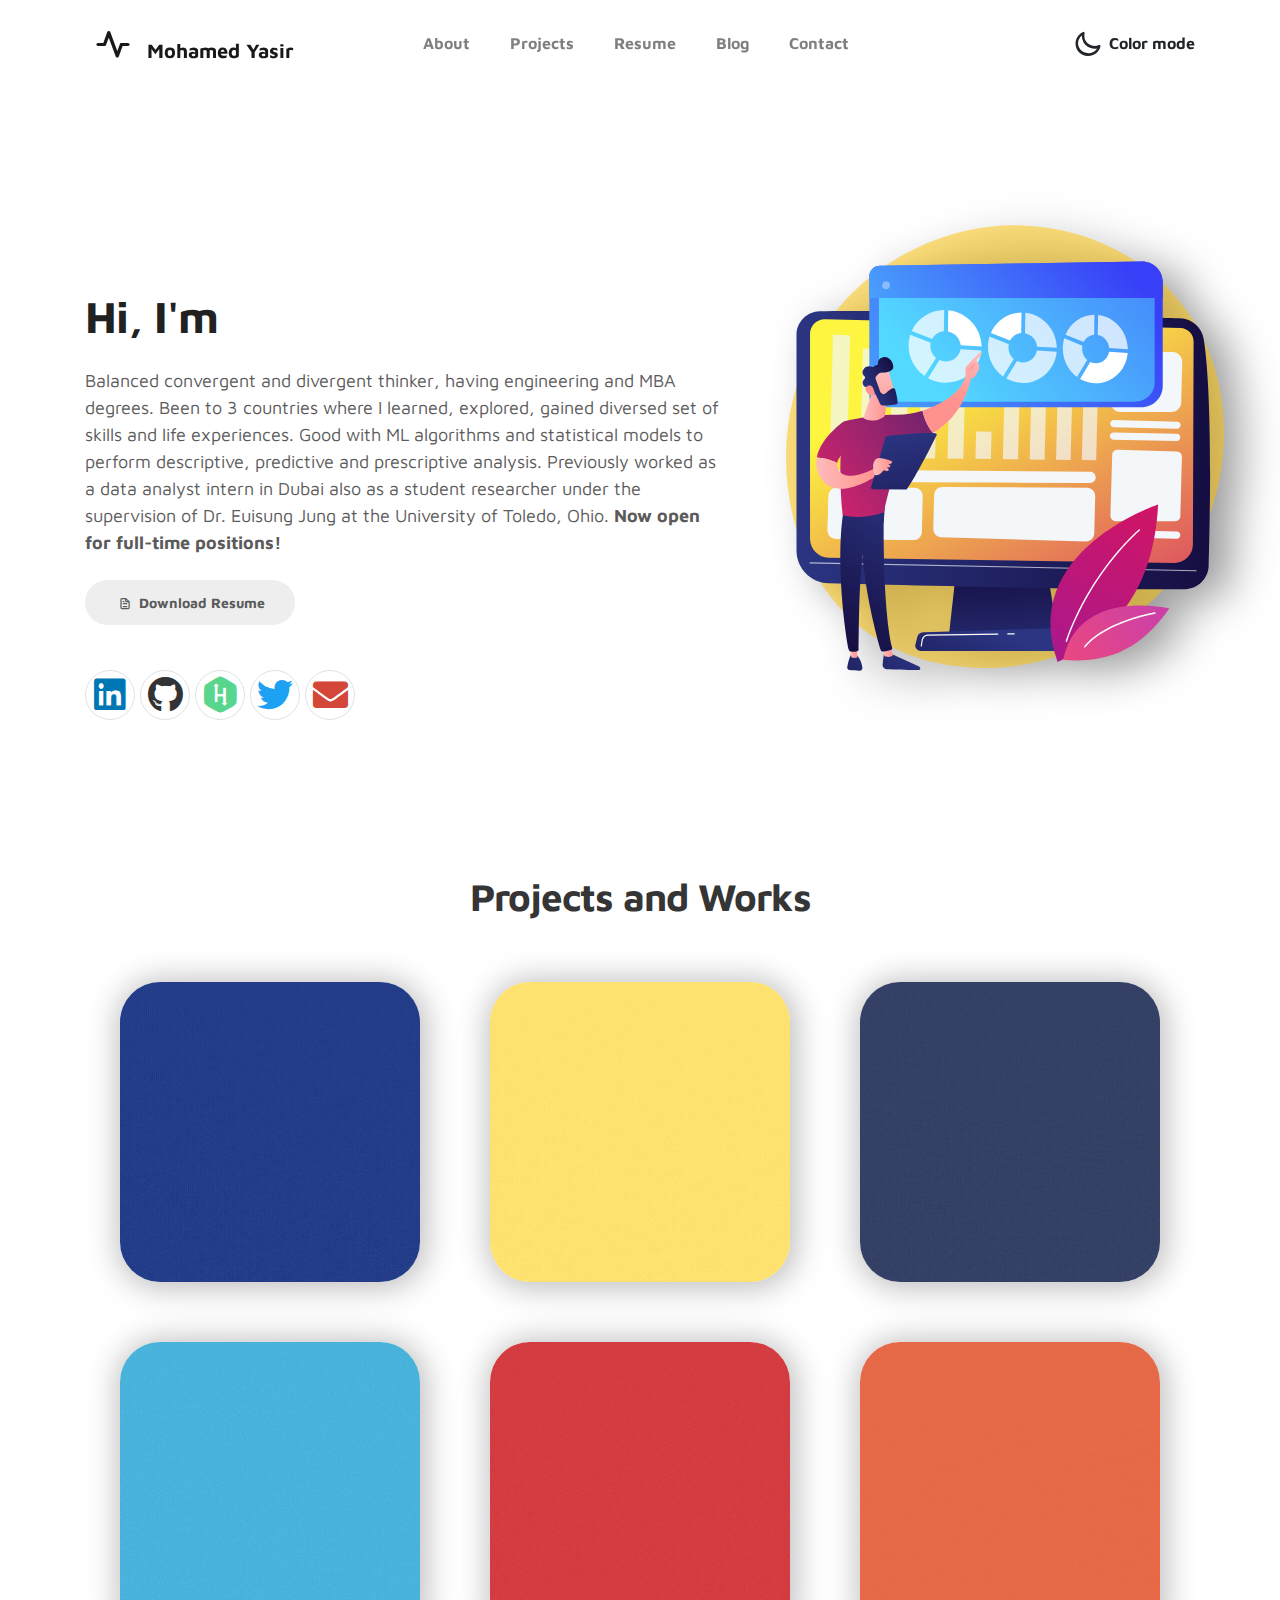
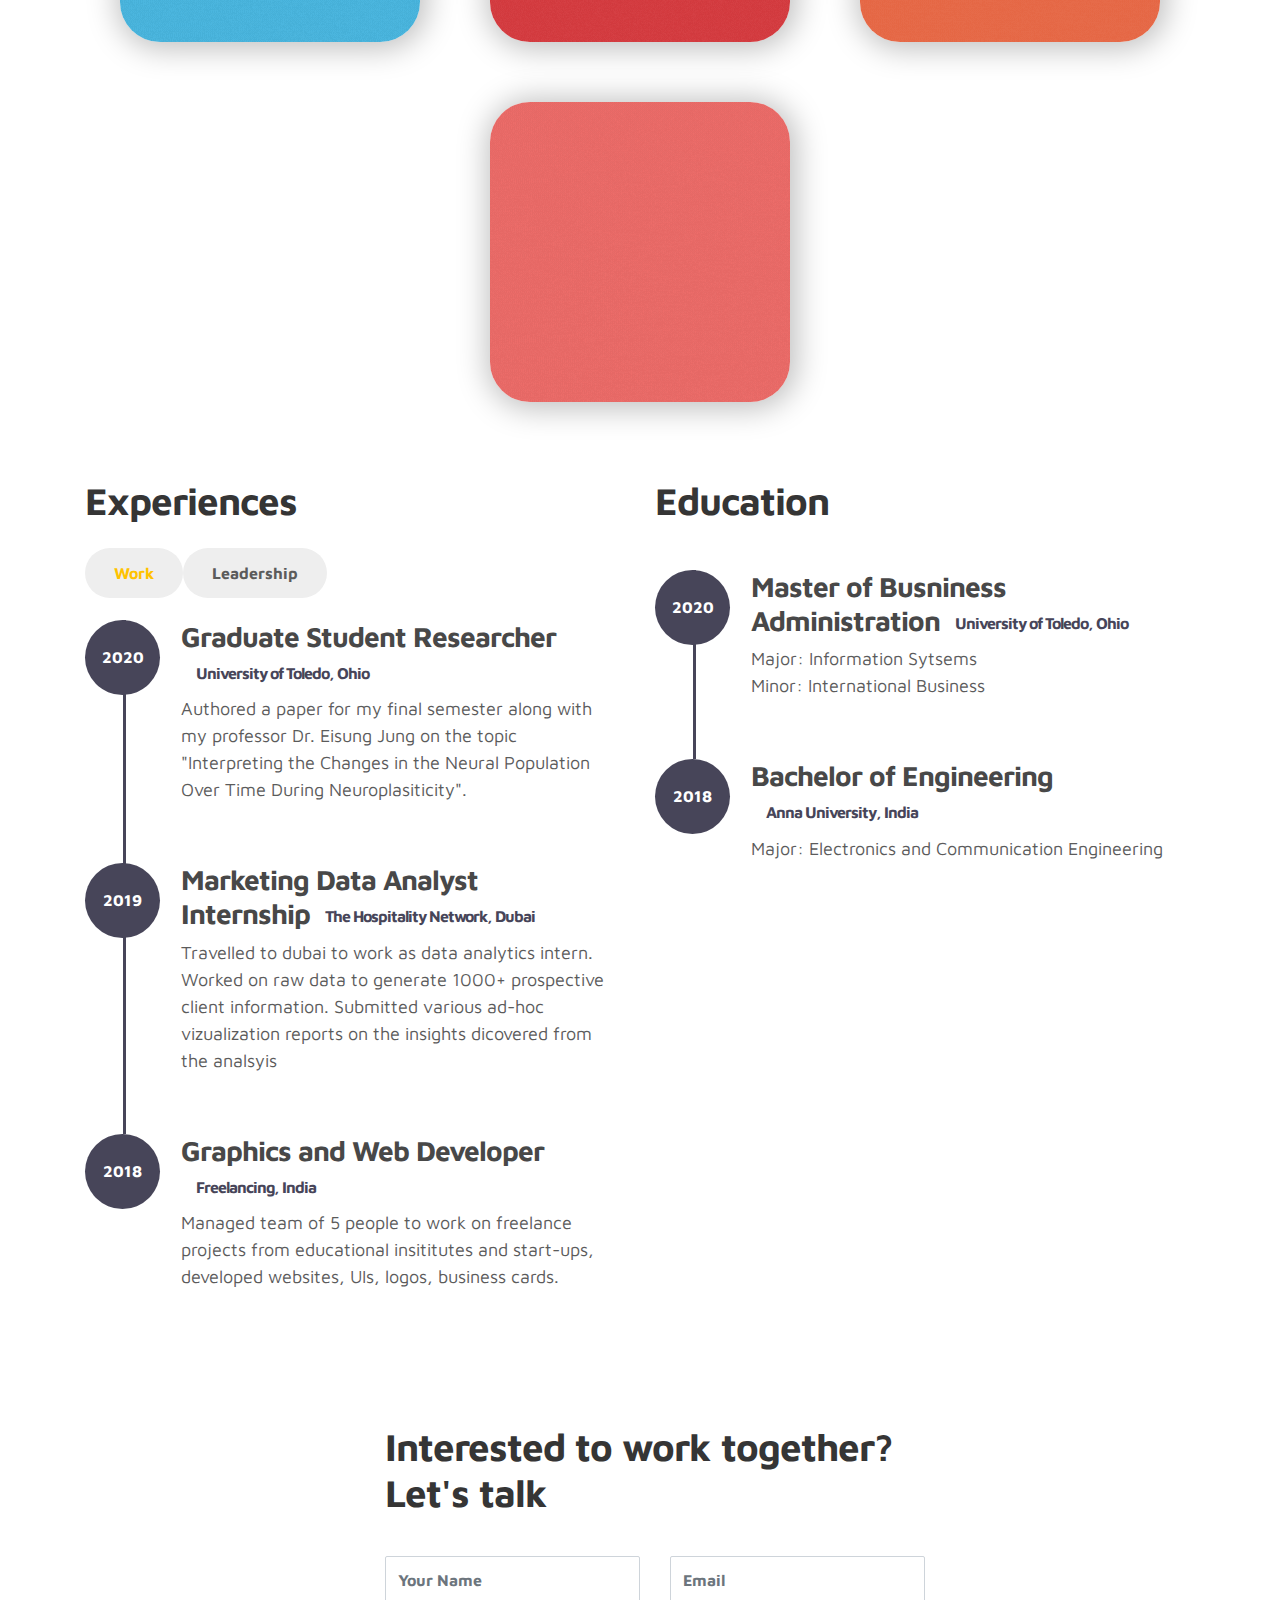
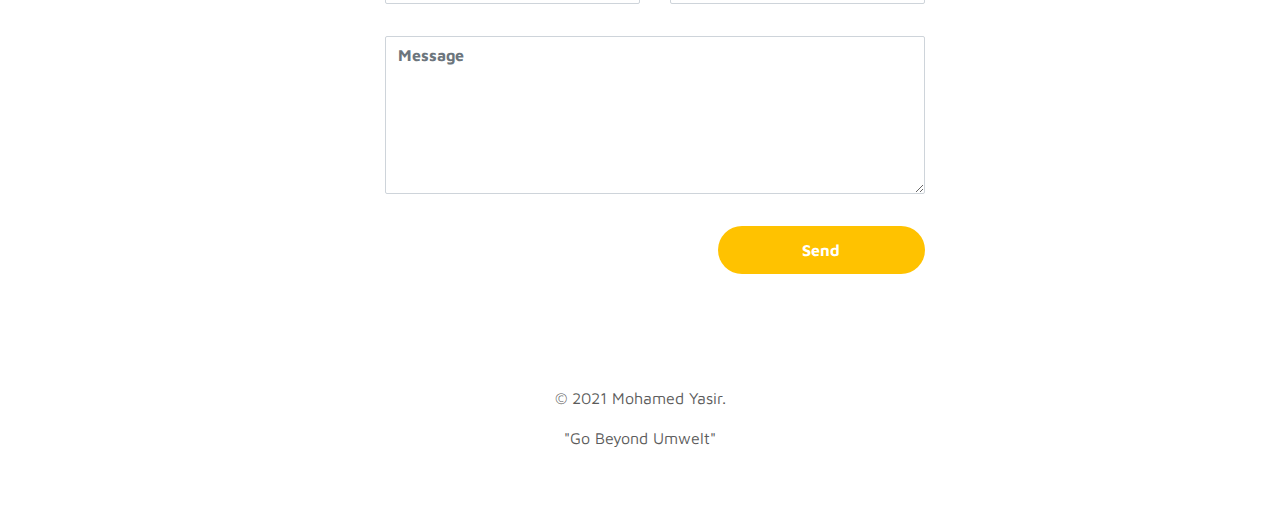
==== commit 3b59a618: "Update index.html" ====
--- a/index.html
+++ b/index.html
@@ -98,7 +98,7 @@
                                 </div>
                         </h1>
 
-                        <p>Balanced <a href="https://doi.org/10.1007/978-1-4614-3858-8_362">convergent and divergent thinker</a>, having engineering and MBA degrees. Been to 3 countries where I learned, explored, gained diversed set of skills and life experiences. Taught myself ML algorithms and statistical models to work on data analytics, hopefully on Brain-Computer Interface in future. Previously worked as a data analyst intern in Dubai also as a student researcher under the supervision of <a href="https://www.utoledo.edu/business/faculty/iotm/EuisungJung.html">Dr. Euisung Jung</a> at the University of Toledo, Ohio. <b>Now open for full-time positions!</b></p>
+                        <p>Balanced <a href="https://doi.org/10.1007/978-1-4614-3858-8_362">convergent and divergent thinker</a>, having engineering and MBA degrees. Been to 3 countries where I learned, explored, gained diversed set of skills and life experiences. Good with ML algorithms and statistical models to perform descriptive, predictive and prescriptive analysis. Previously worked as a data analyst intern in Dubai also as a student researcher under the supervision of <a href="https://www.utoledo.edu/business/faculty/iotm/EuisungJung.html">Dr. Euisung Jung</a> at the University of Toledo, Ohio. <b>Now open for full-time positions!</b></p>
                         
                         <div class="custom-btn-group mt-4">
                           <a href="asset/Mohamed_Yasir Mohamed_Maideen Resume.pdf" class="btn mr-lg-2 custom-btn" target="_blank"><i class='uil uil-file-alt'></i> Download Resume</a>
@@ -416,7 +416,7 @@
             <div class="modal-contents">
               <button type="button"  class="modal-close" data-dismiss="modal">Close</button>
               <h1>Sales Preditiction and analysis<br>using Marketing Channel Metrics</h1>
-              <div class="description_sda">Performed Exploratory Data Analysis(EDA) on sales data based on different marketing channels, Applied various regression models on the same data to predict sales by eliminating less important features using PCA, Also compared error rates of each model to choose the best suitable model. Calculated different market metrics that pictures the efficiency of the marketing channels from the given market sales data.
+              <div class="description_sda">Evaluated marketing channels by performing Exploratory Data Analysis in Jupyter Notebook. Eliminated less important channels in driving sales using PCA and applied 4+ regression models to predict future sales.
             </div>
             <div class="used2"><ul><li><img src="images/photo/python.svg"><img src="images/photo/sklearn.png"><img src="images/photo/numpy.svg"><img src="images/photo/pandas.png"><img src="images/photo/jupyter.png"></li></ul></div> 
 
@@ -486,7 +486,7 @@
             <div class="modal-contents">
               <button type="button"  class="modal-close" data-dismiss="modal">Close</button>
               <h1>Covid-19 Infection Rate Analysis and Visualization</h1>
-              <div class="description_web">Acquired dataset from CDC website and loaded to MS SQL server to perform data cleaning and calculations. Conducted time series analysis on death rate and visualized the findings using dashboards on Tableau.</div>
+              <div class="description_web">Acquired dataset from CDC resources and loaded to MS SQL server to perform data cleaning and aggregation. Forecasted worldwide infection rate and visualized the findings using the dashboard on Tableau.</div>
               <div class="used1"><ul><li><img src="images/photo/sql.png"><img src="images/photo/tableau1.svg"></li></ul></div> 
               <a href="https://github.com/mohamedyasirmm/CovidInfectionRateAnalysis" target="_blank" class="lin3">👉<b> See more >></b> </a>
              <div class="form_web"><img src="images/photo/Tab1.png"></div>
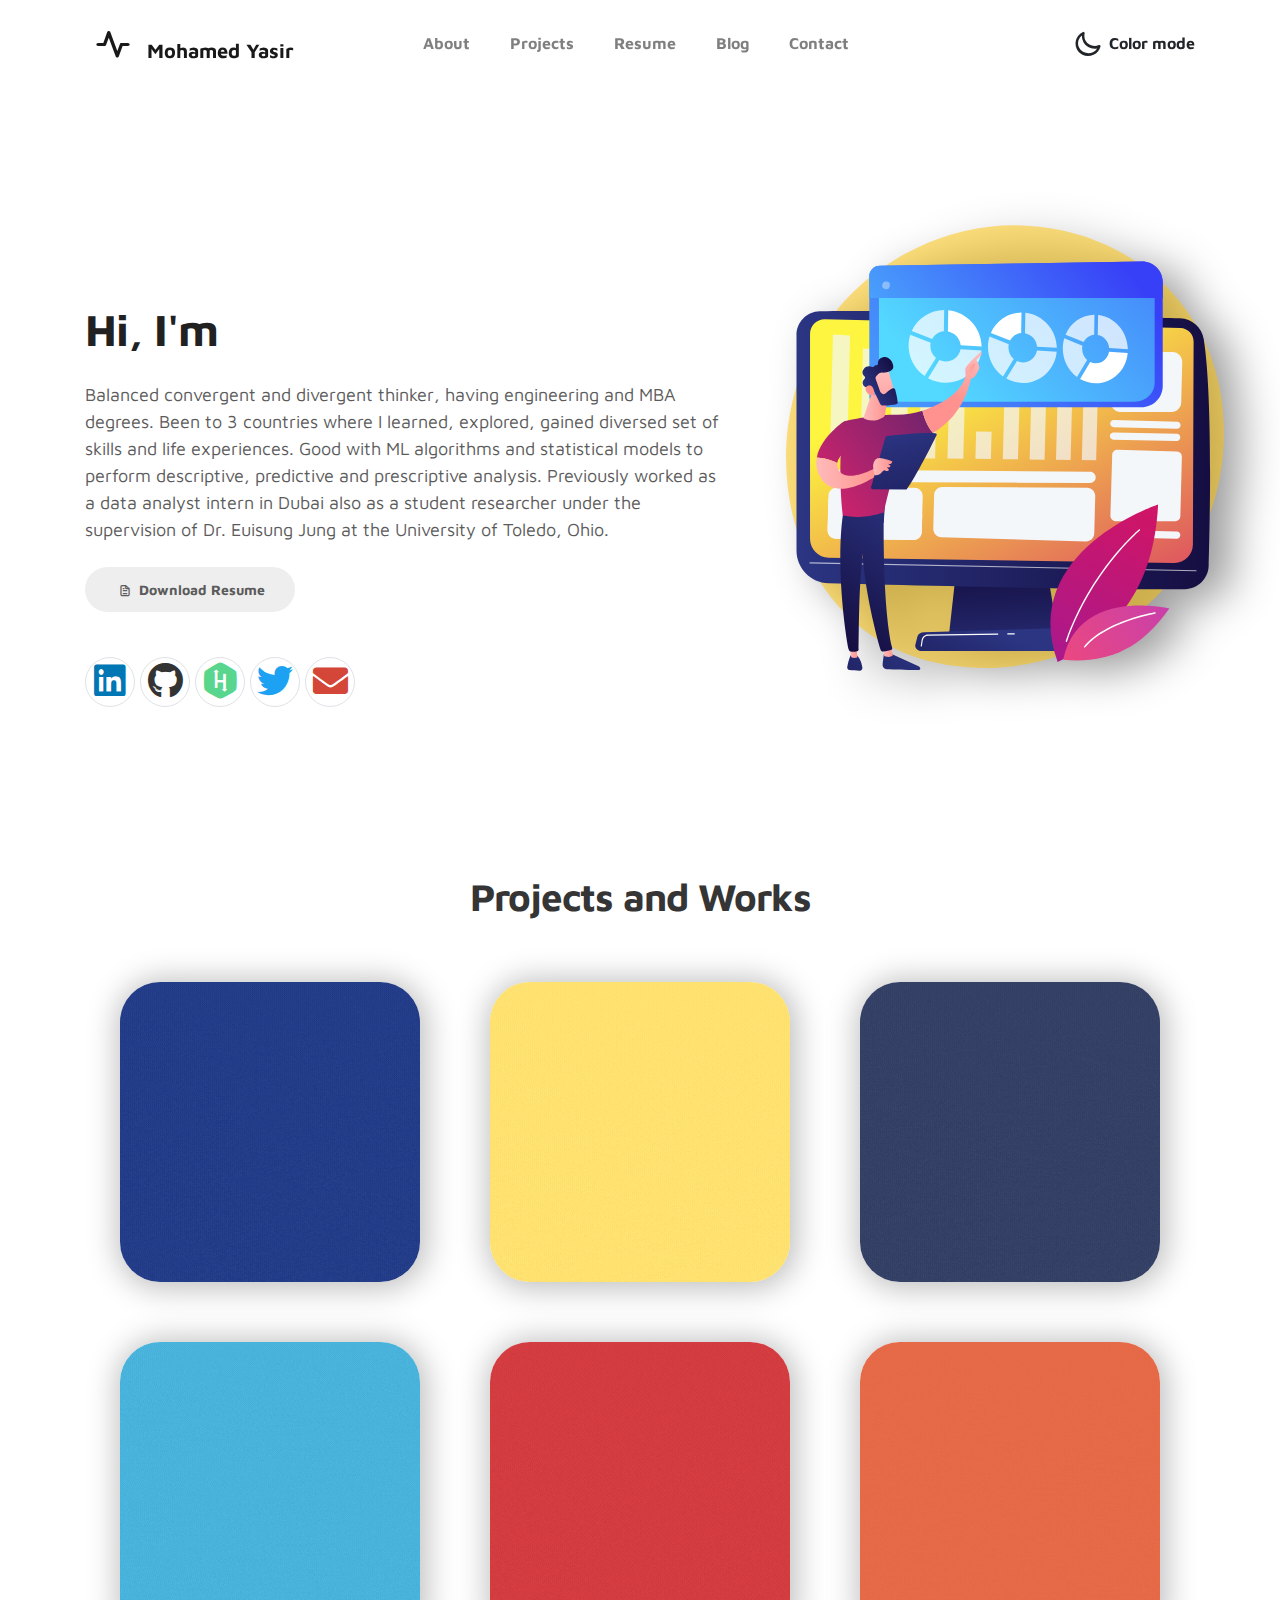
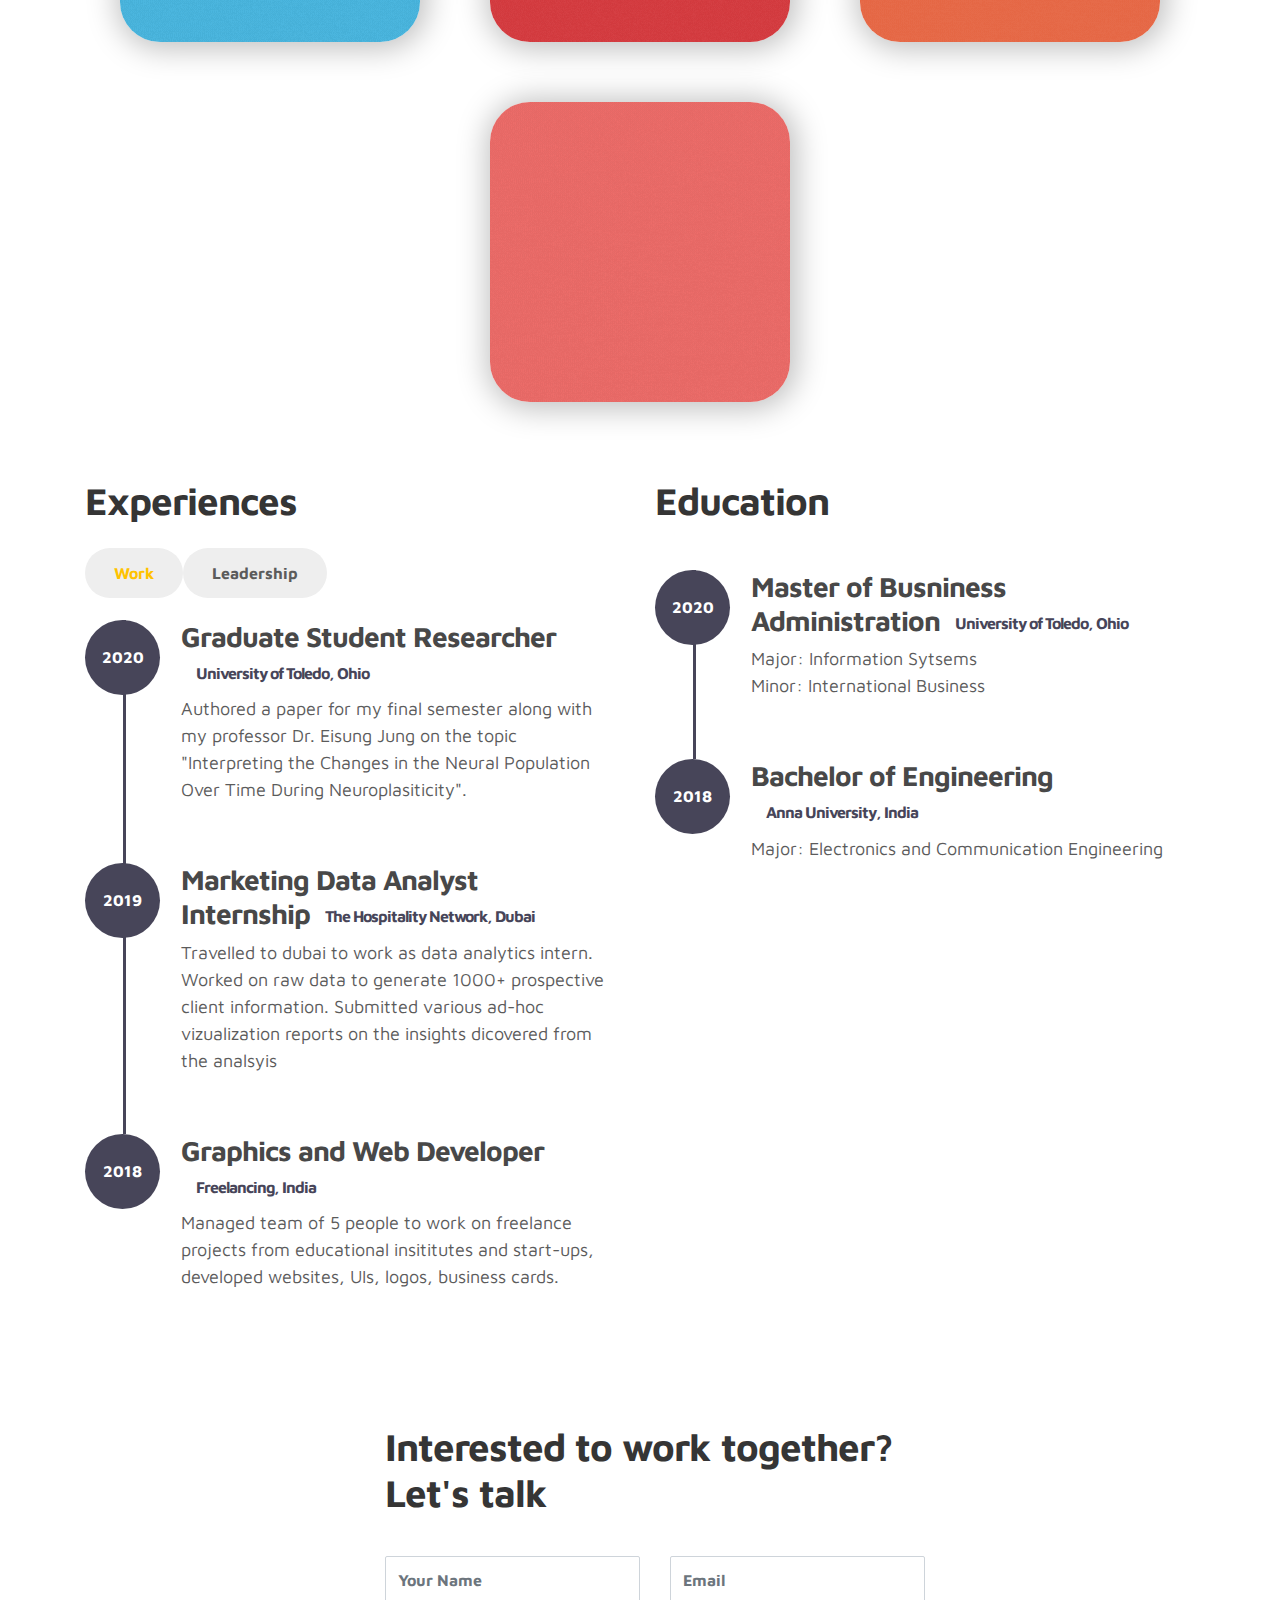
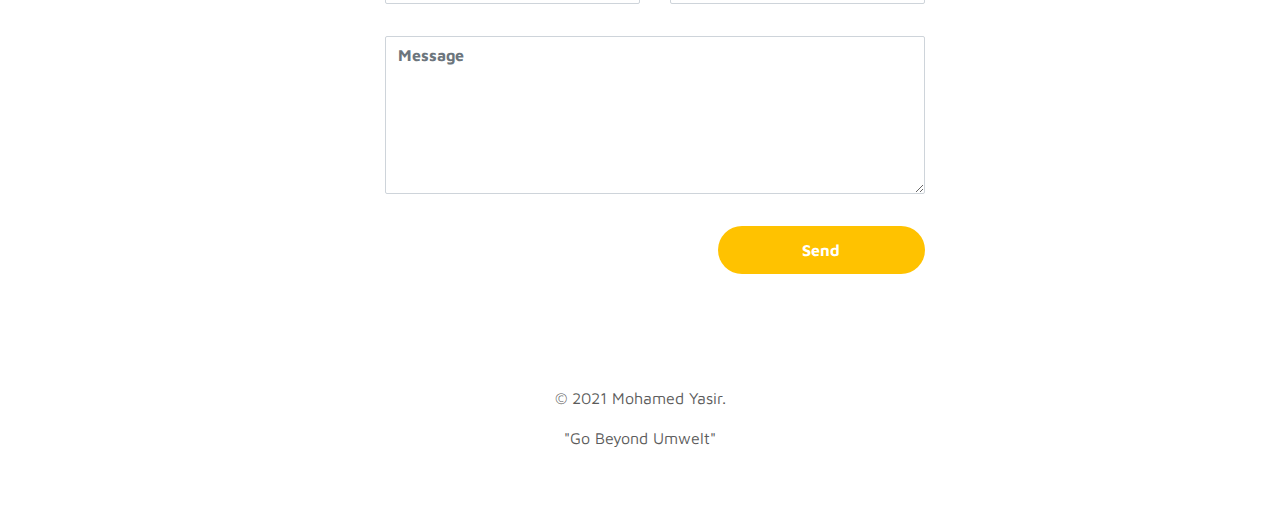
==== commit b6ffbfe2: "Update index.html" ====
--- a/index.html
+++ b/index.html
@@ -98,7 +98,7 @@
                                 </div>
                         </h1>
 
-                        <p>Balanced <a href="https://doi.org/10.1007/978-1-4614-3858-8_362">convergent and divergent thinker</a>, having engineering and MBA degrees. Been to 3 countries where I learned, explored, gained diversed set of skills and life experiences. Good with ML algorithms and statistical models to perform descriptive, predictive and prescriptive analysis. Previously worked as a data analyst intern in Dubai also as a student researcher under the supervision of <a href="https://www.utoledo.edu/business/faculty/iotm/EuisungJung.html">Dr. Euisung Jung</a> at the University of Toledo, Ohio. <b>Now open for full-time positions!</b></p>
+                        <p>Balanced <a href="https://doi.org/10.1007/978-1-4614-3858-8_362">convergent and divergent thinker</a>, having engineering and MBA degrees. Been to 3 countries where I learned, explored, gained diversed set of skills and life experiences. Good with ML algorithms and statistical models to perform descriptive, predictive and prescriptive analysis. Previously worked as a data analyst intern in Dubai also as a student researcher under the supervision of <a href="https://www.utoledo.edu/business/faculty/iotm/EuisungJung.html">Dr. Euisung Jung</a> at the University of Toledo, Ohio.</p>
                         
                         <div class="custom-btn-group mt-4">
                           <a href="asset/Mohamed_Yasir Mohamed_Maideen Resume.pdf" class="btn mr-lg-2 custom-btn" target="_blank"><i class='uil uil-file-alt'></i> Download Resume</a>
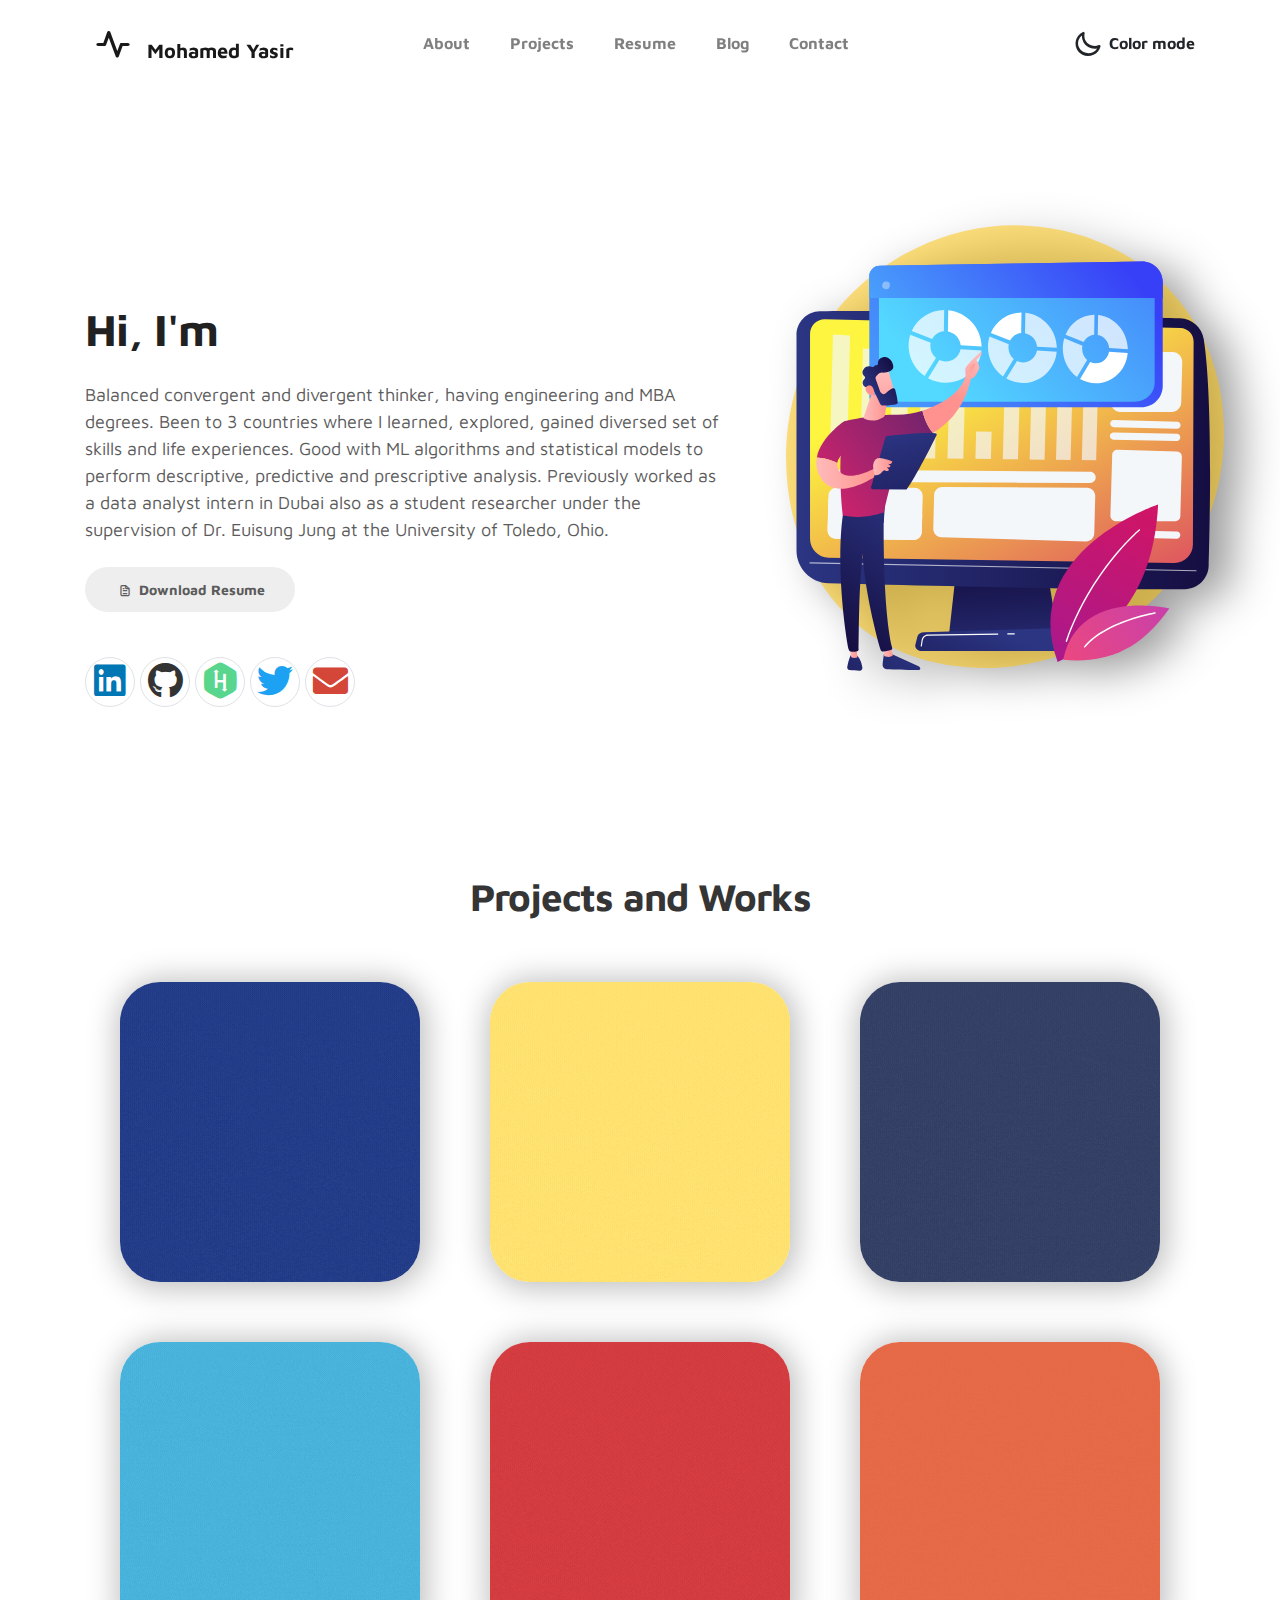
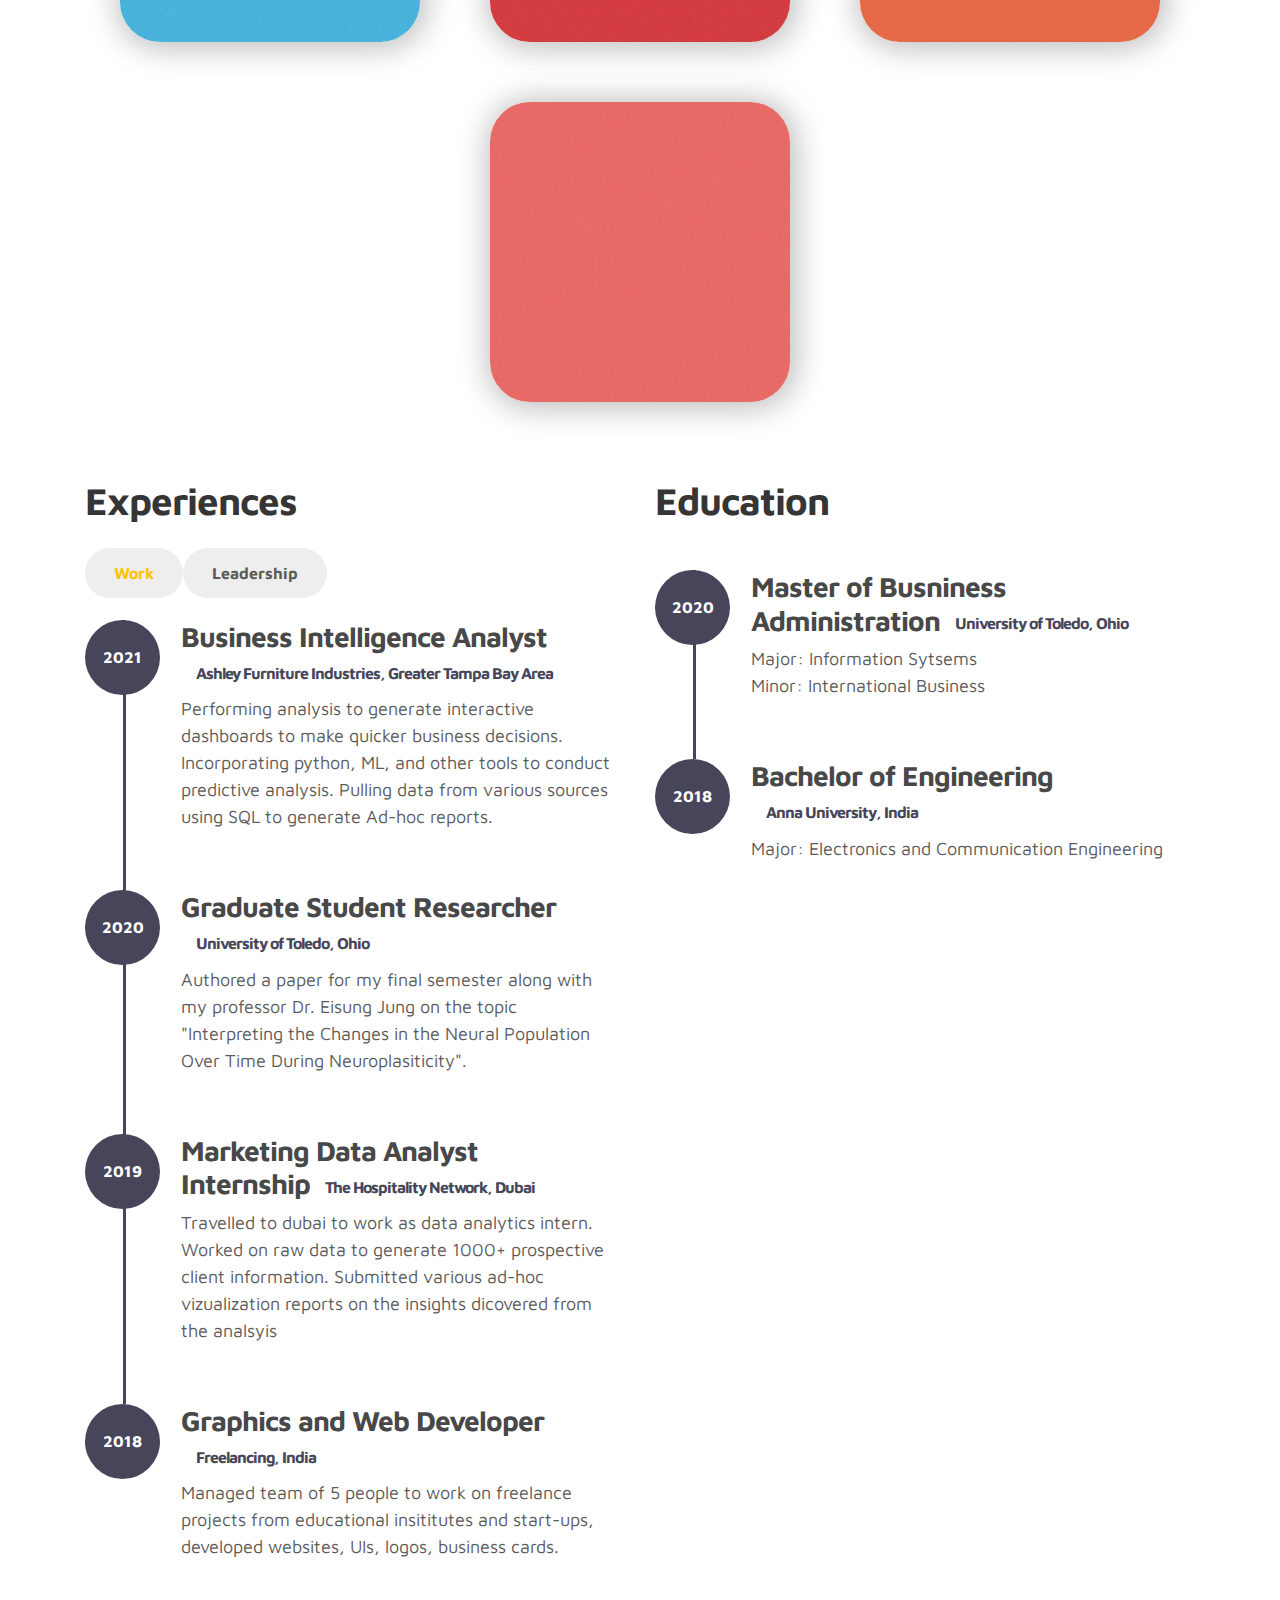
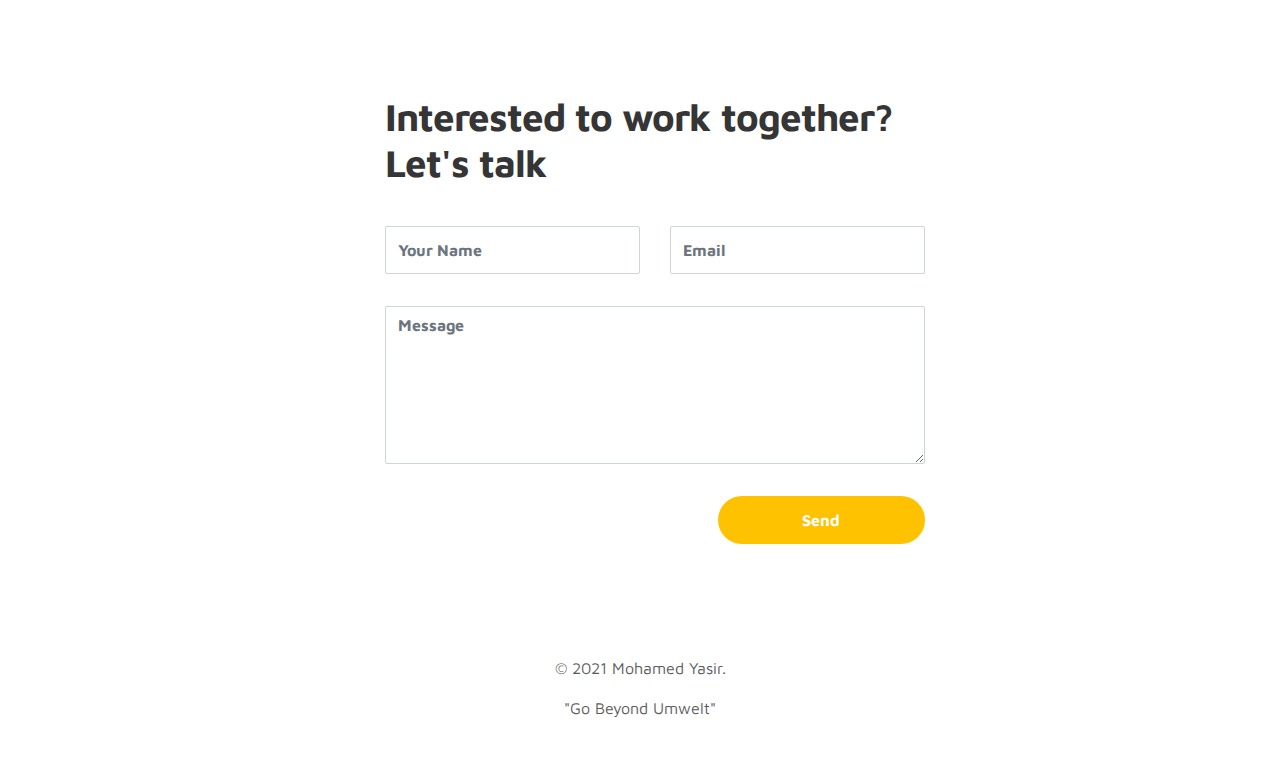
==== commit cfee8fce: "Update index.html" ====
--- a/index.html
+++ b/index.html
@@ -240,6 +240,18 @@
                   </div>
                   <div class="timeline">
                     <div class="f work">
+                       <div class="timeline-wrapper">
+                        
+                     
+                        <div class="timeline-yr">
+                             <span>2021</span>
+                        </div>
+                        <div class="timeline-info">
+                             <h3><span>Business Intelligence Analyst</span><small>Ashley Furniture Industries, Greater Tampa Bay Area</small></h3>
+                          <p> Performing analysis to generate interactive dashboards to make quicker business decisions. Incorporating python, ML, and other tools to conduct predictive analysis. Pulling data from various sources using SQL to generate Ad-hoc reports.
+                        
+                        </div>
+                    </div>
                     <div class="timeline-wrapper">
                         
                      
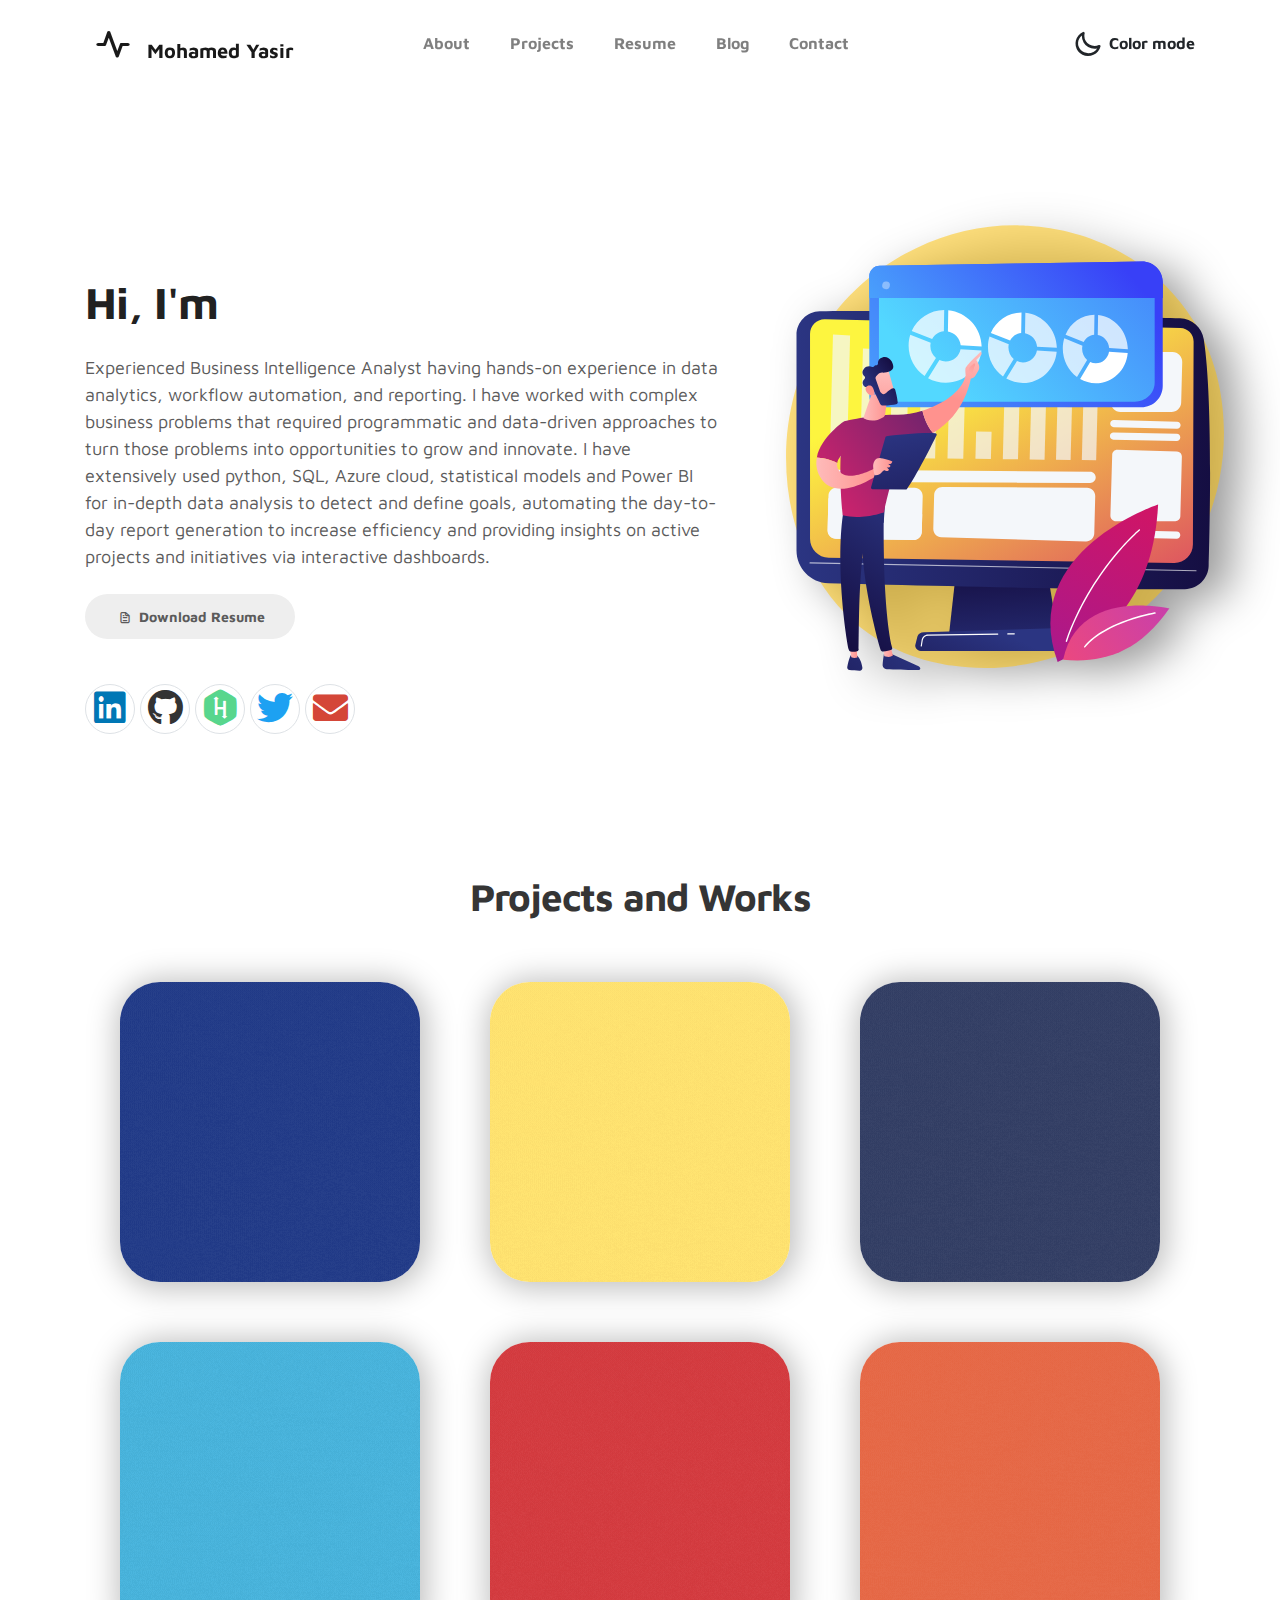
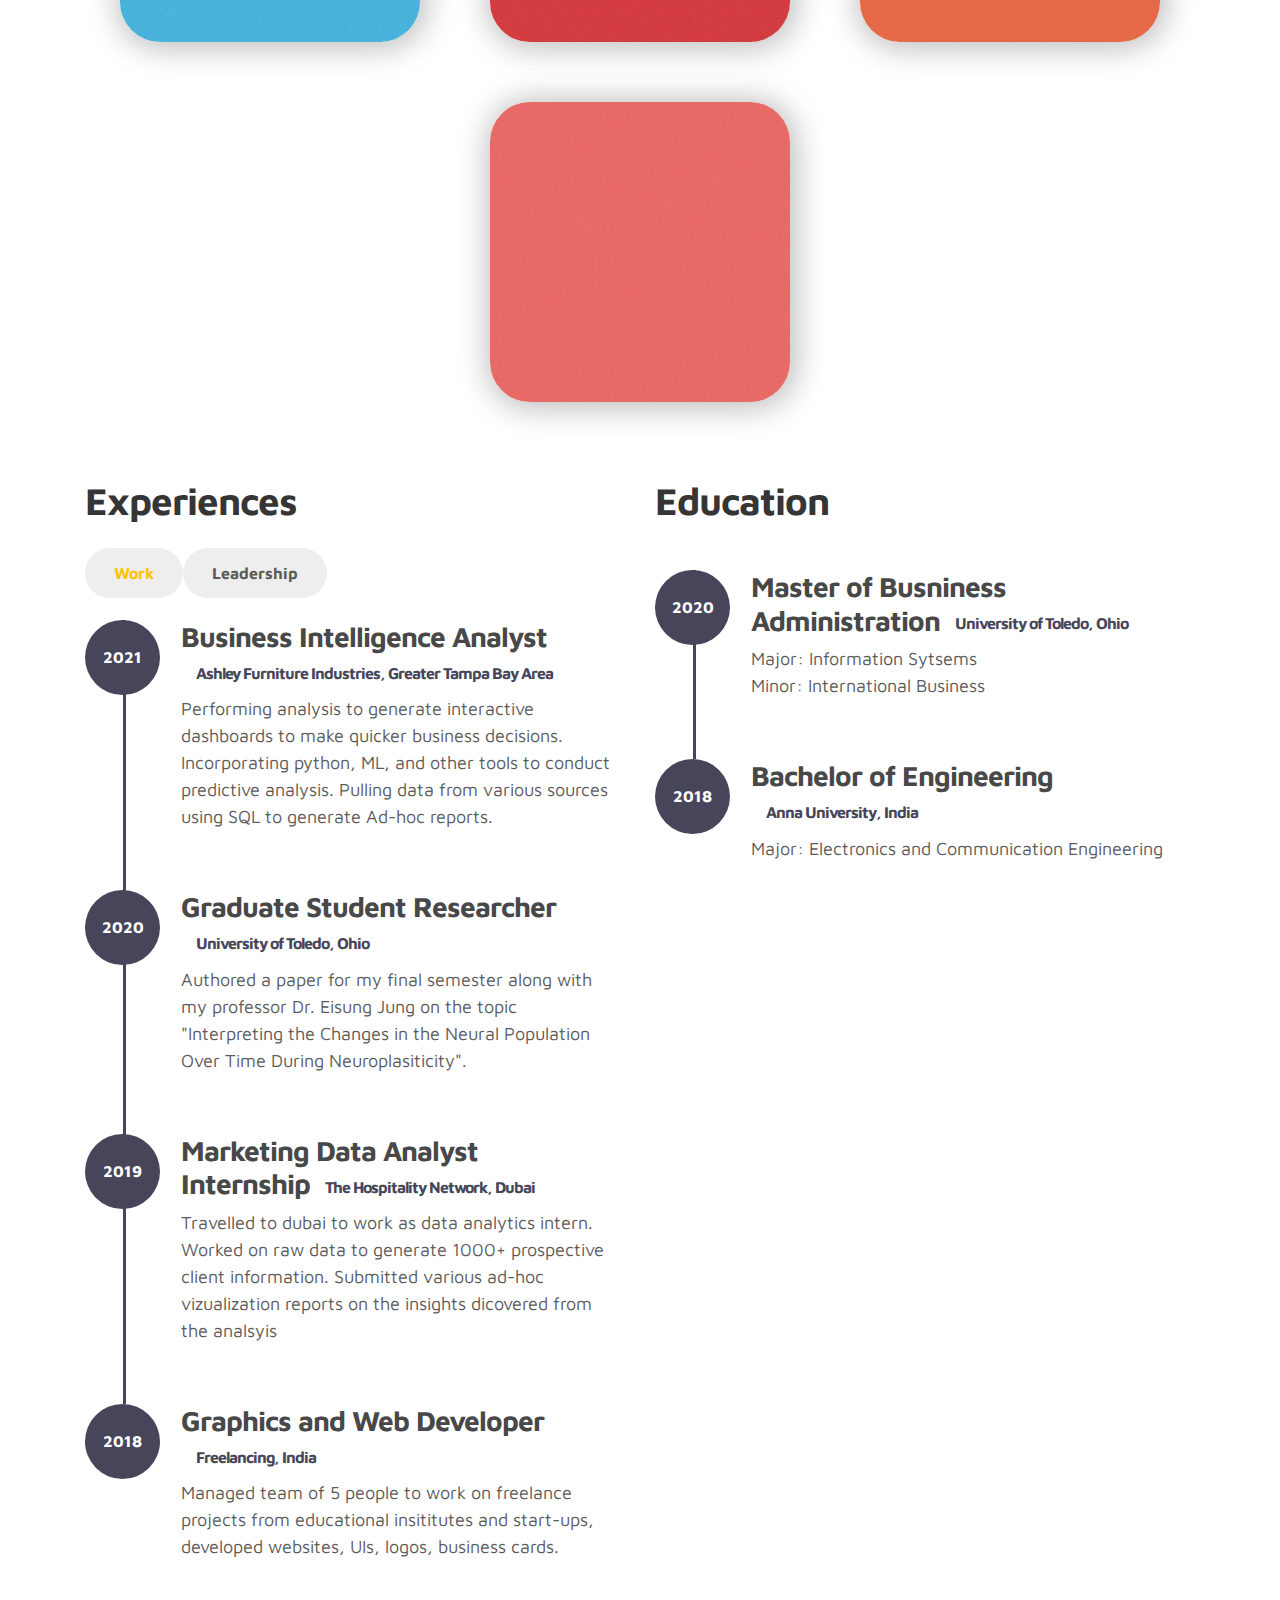
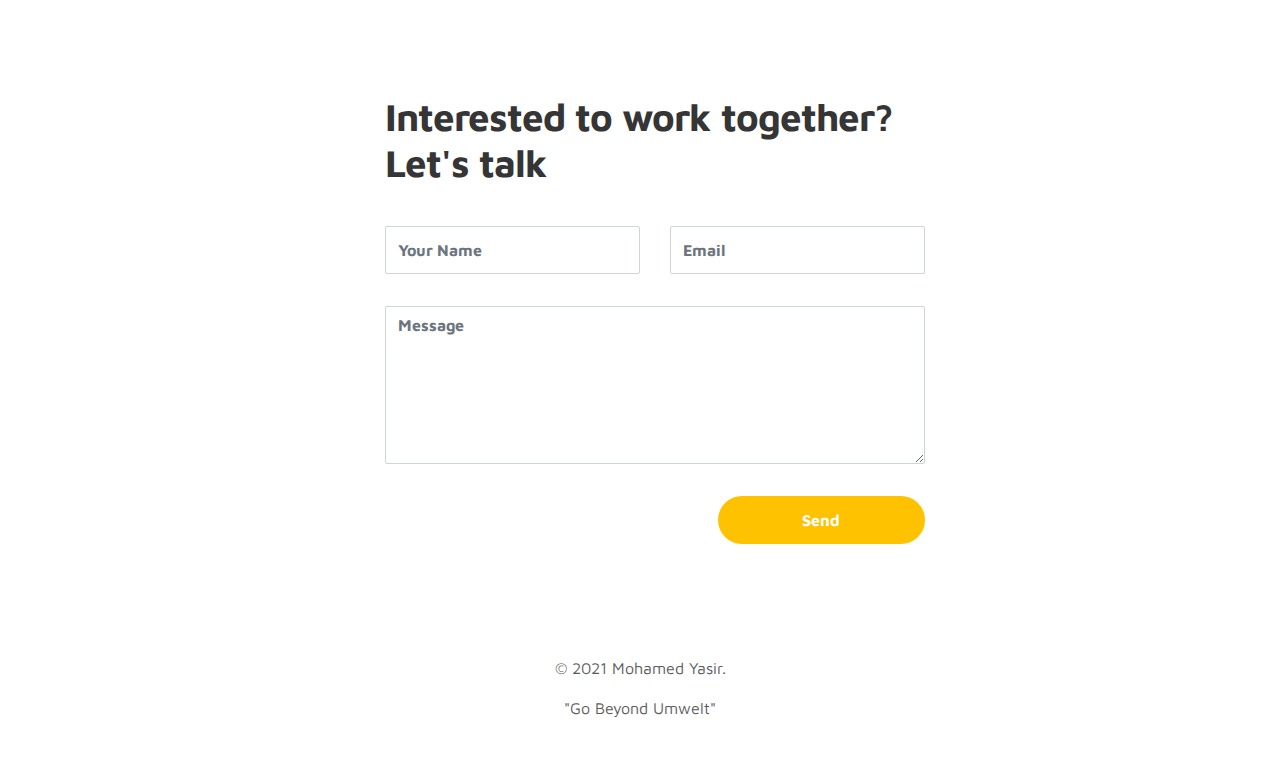
==== commit f04c1abd: "Update index.html" ====
--- a/index.html
+++ b/index.html
@@ -92,13 +92,13 @@
                             <span class="mr-2">Hi, I'm</span>
                                 <div class="animated-info">
                                     <span class="animated-item">Mohamed Yasir</span>
-                                    <span class="animated-item">a Data Analyst</span>
-                                    <span class="animated-item">a Researcher</span>
-                                    <span class="animated-item">Multipotentialite</span>
+                                    <span class="animated-item">a Business Intelligence Analyst</span>
+                                    <span class="animated-item">a AI/ML Enthusiast</span>
+                                    <span class="animated-item">a coffee aficionado</span>
                                 </div>
                         </h1>
 
-                        <p>Balanced <a href="https://doi.org/10.1007/978-1-4614-3858-8_362">convergent and divergent thinker</a>, having engineering and MBA degrees. Been to 3 countries where I learned, explored, gained diversed set of skills and life experiences. Good with ML algorithms and statistical models to perform descriptive, predictive and prescriptive analysis. Previously worked as a data analyst intern in Dubai also as a student researcher under the supervision of <a href="https://www.utoledo.edu/business/faculty/iotm/EuisungJung.html">Dr. Euisung Jung</a> at the University of Toledo, Ohio.</p>
+                        <p>Experienced Business Intelligence Analyst having hands-on experience in data analytics, workflow automation, and reporting. I have worked with complex business problems that required programmatic and data-driven approaches to turn those problems into opportunities to grow and innovate. I have extensively used python, SQL, Azure cloud, statistical models and Power BI for in-depth data analysis to detect and define goals, automating the day-to-day report generation to increase efficiency and providing insights on active projects and initiatives via interactive dashboards.</p>
                         
                         <div class="custom-btn-group mt-4">
                           <a href="asset/Mohamed_Yasir Mohamed_Maideen Resume.pdf" class="btn mr-lg-2 custom-btn" target="_blank"><i class='uil uil-file-alt'></i> Download Resume</a>
